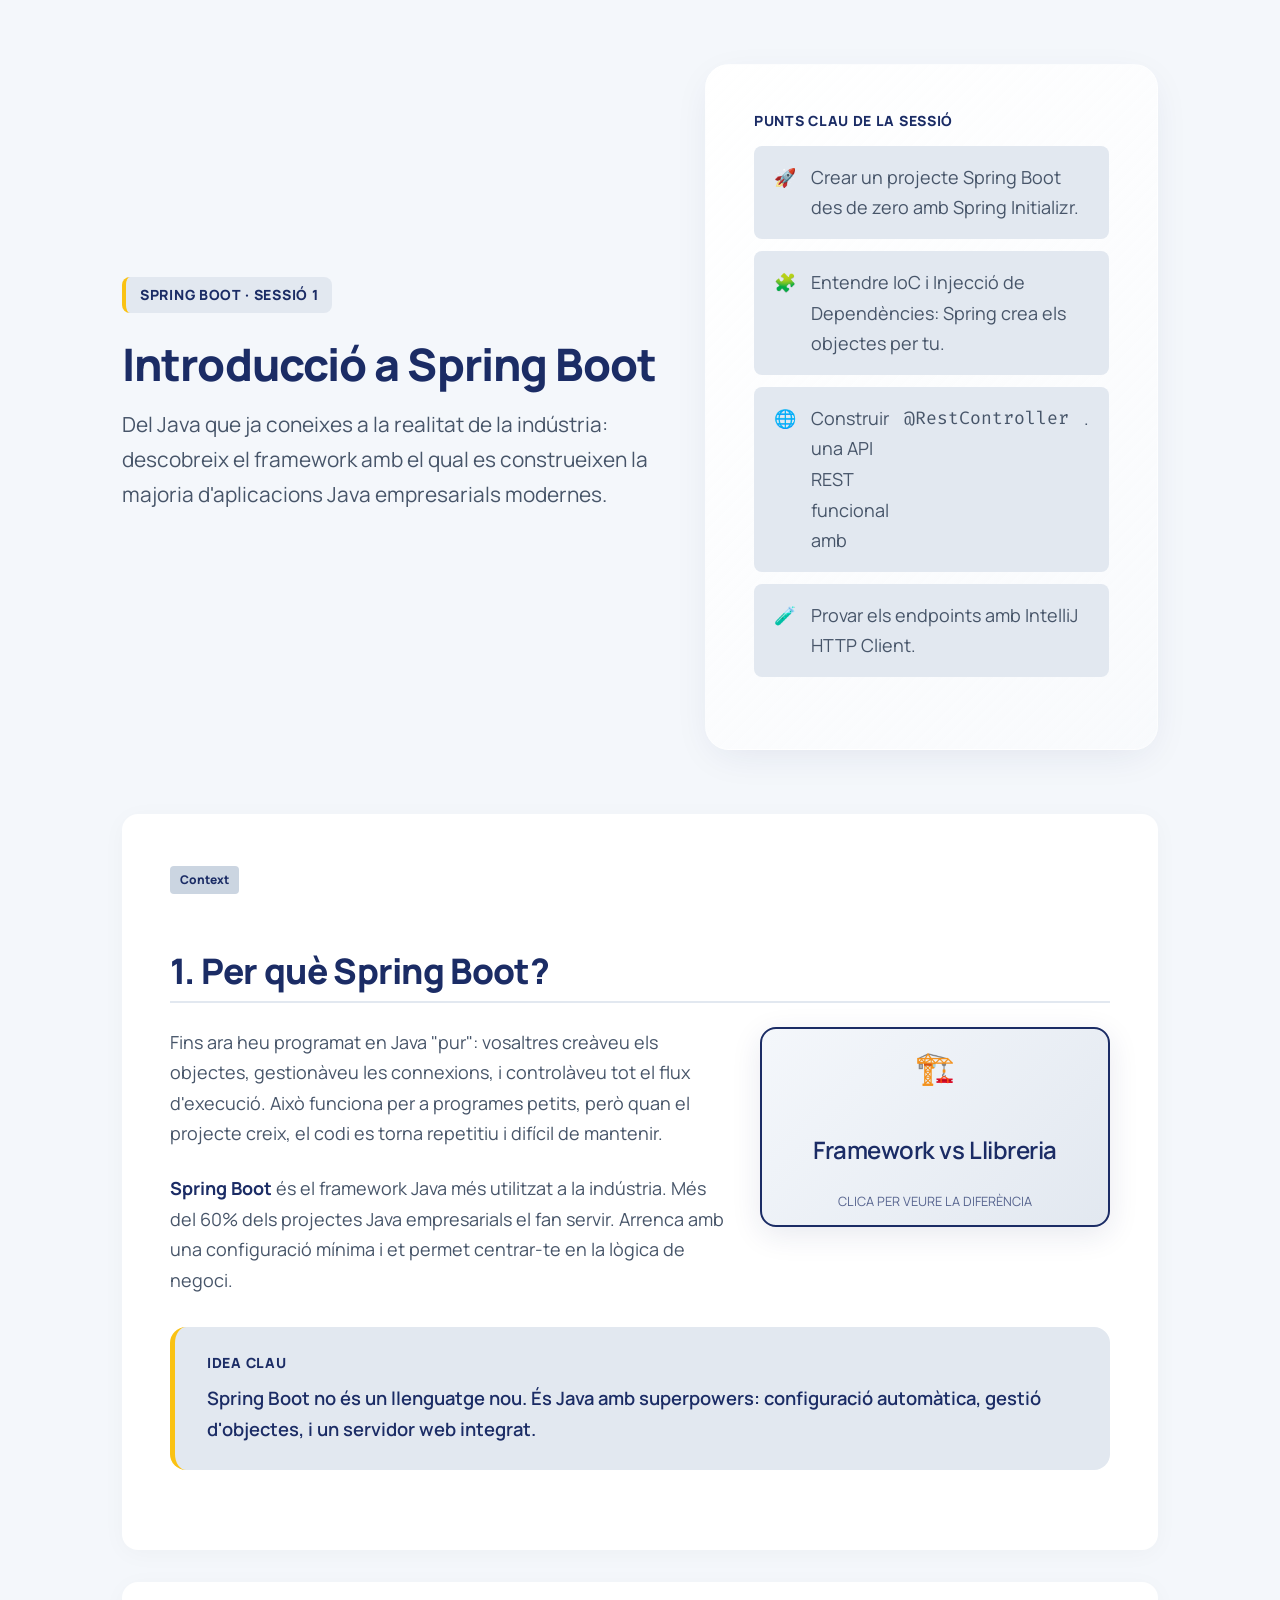
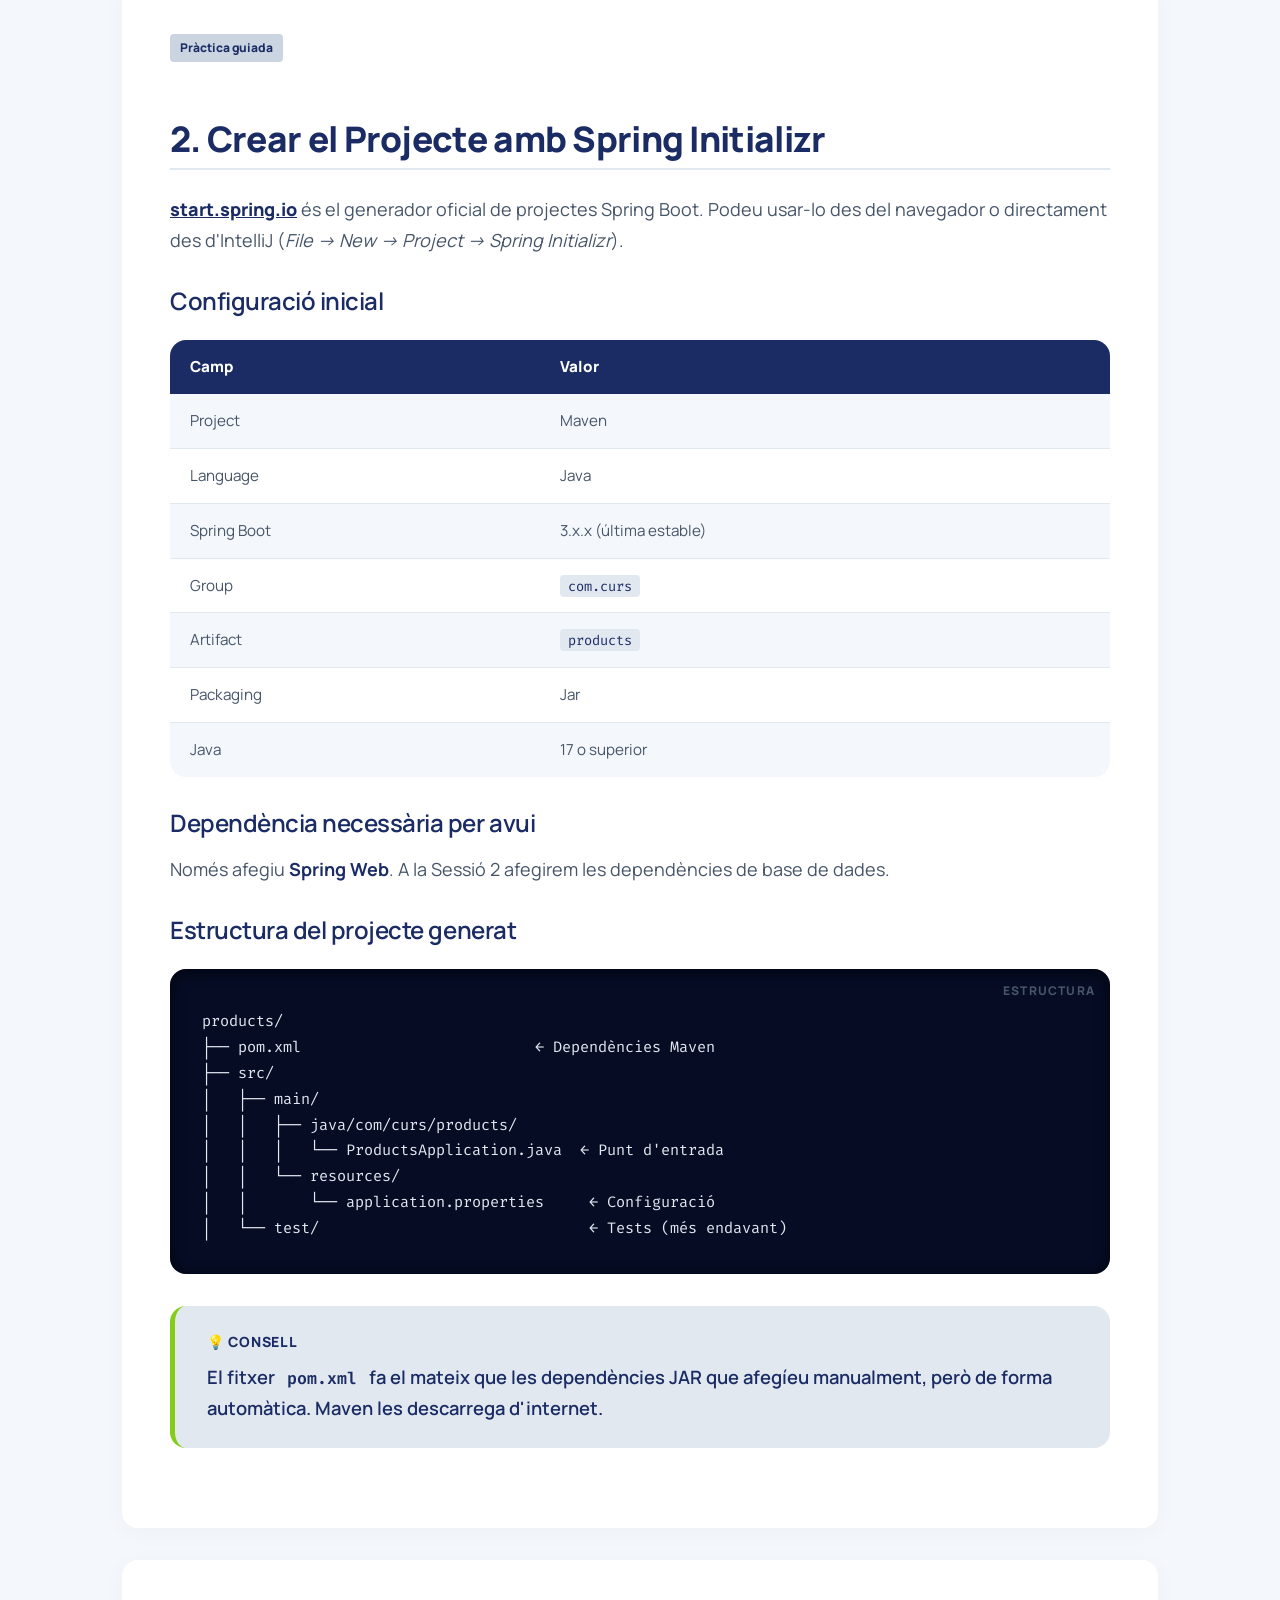
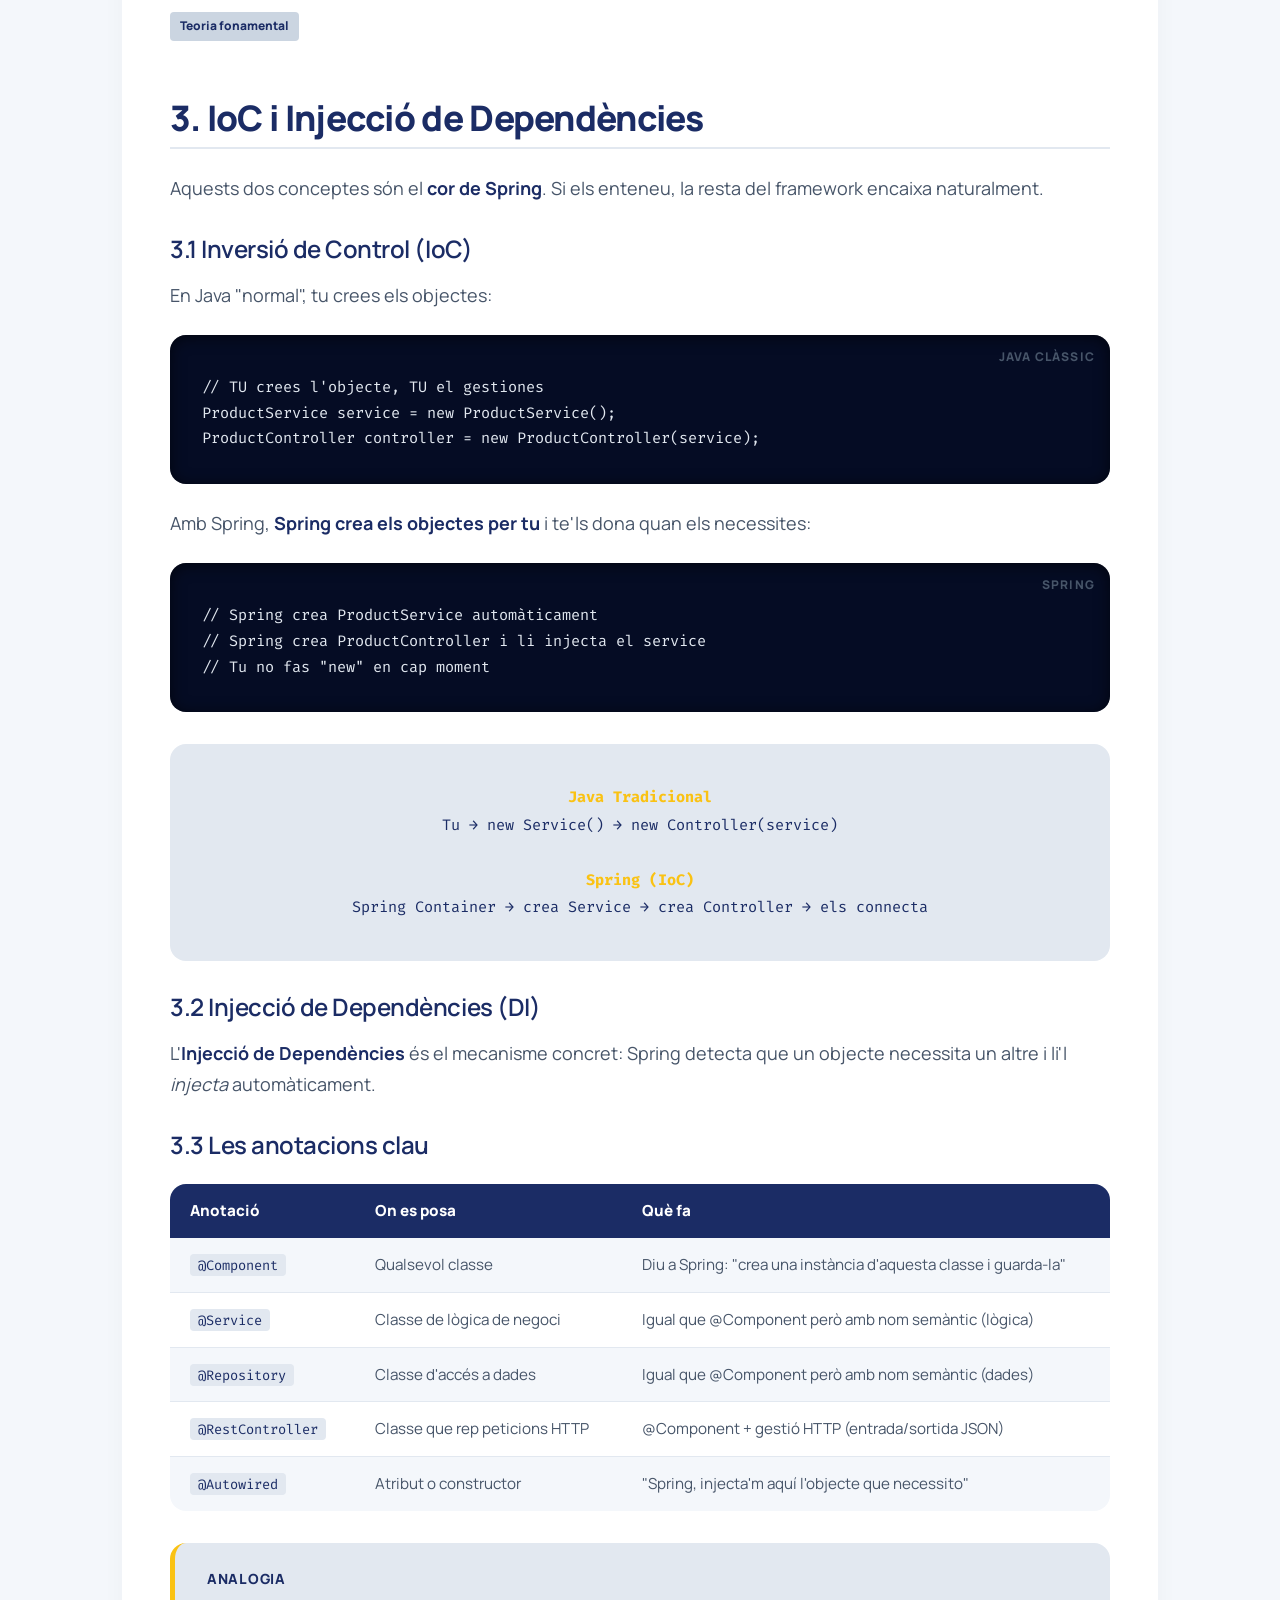
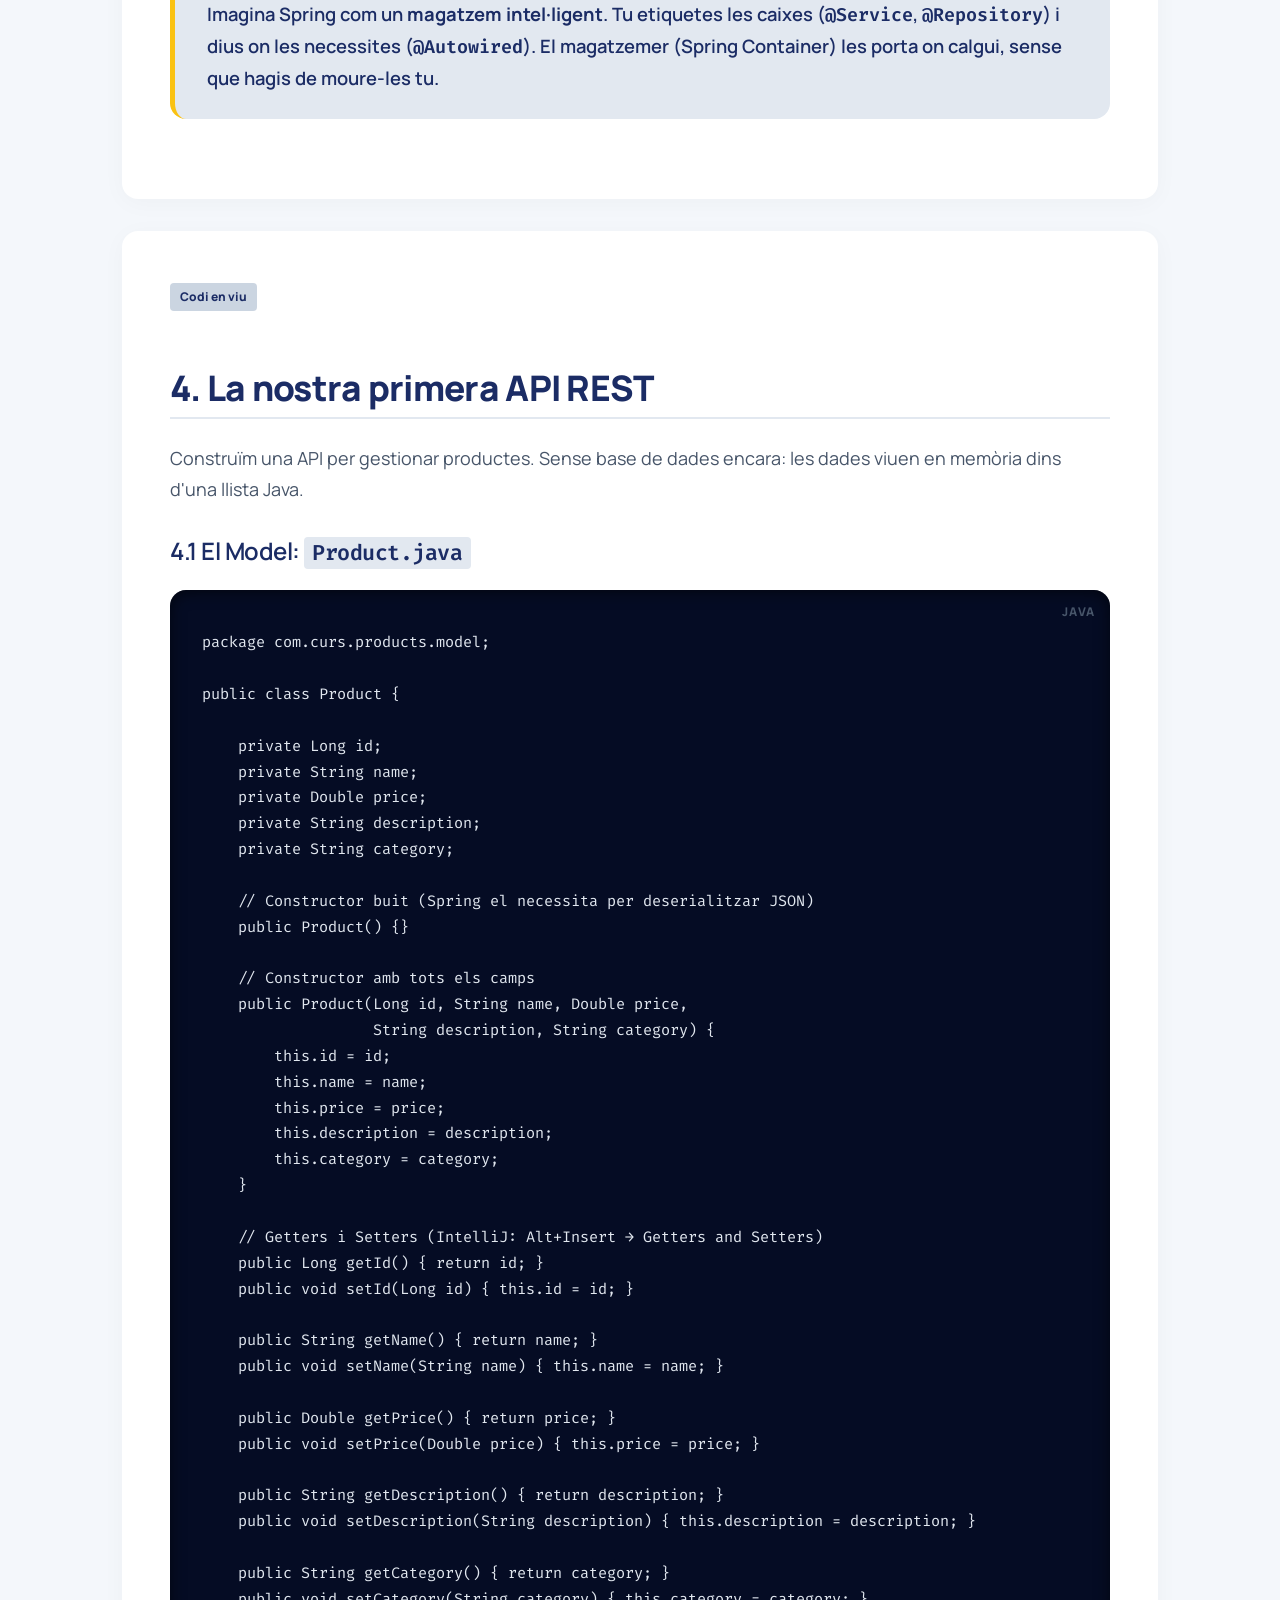
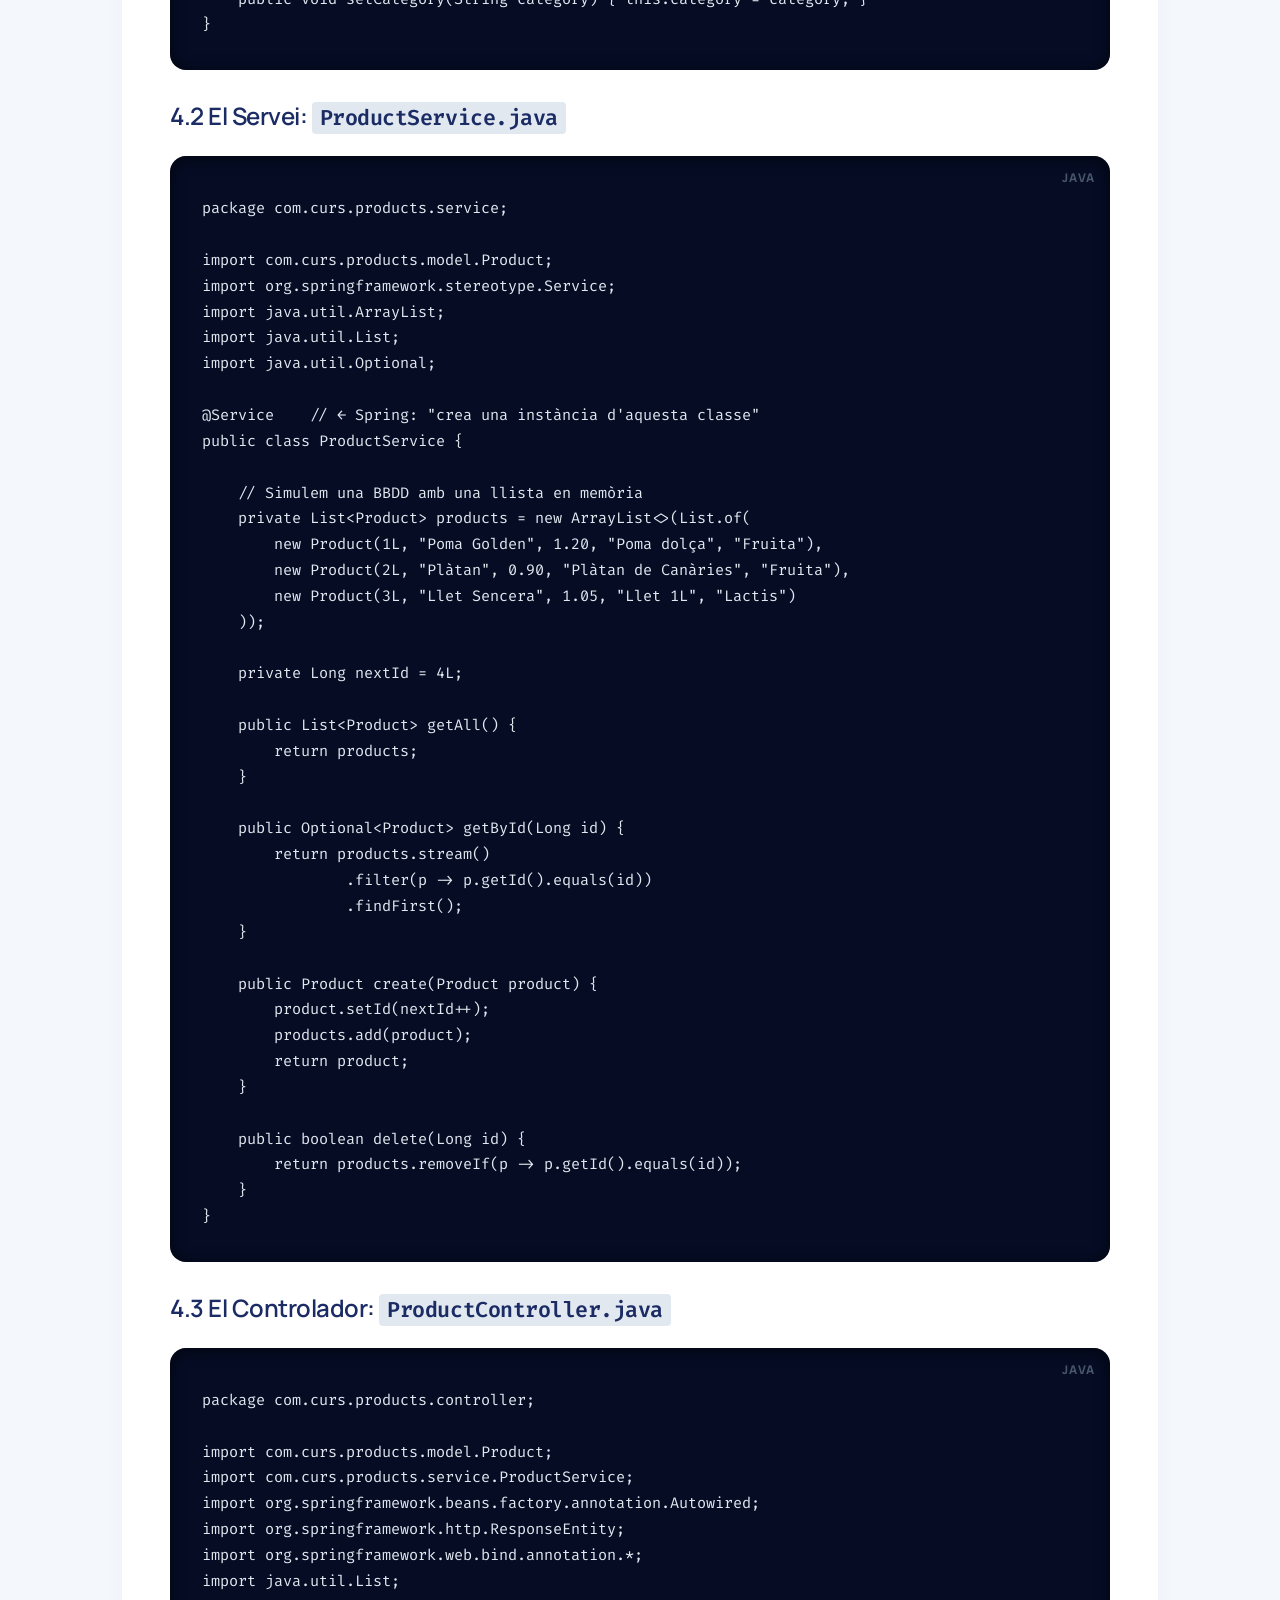
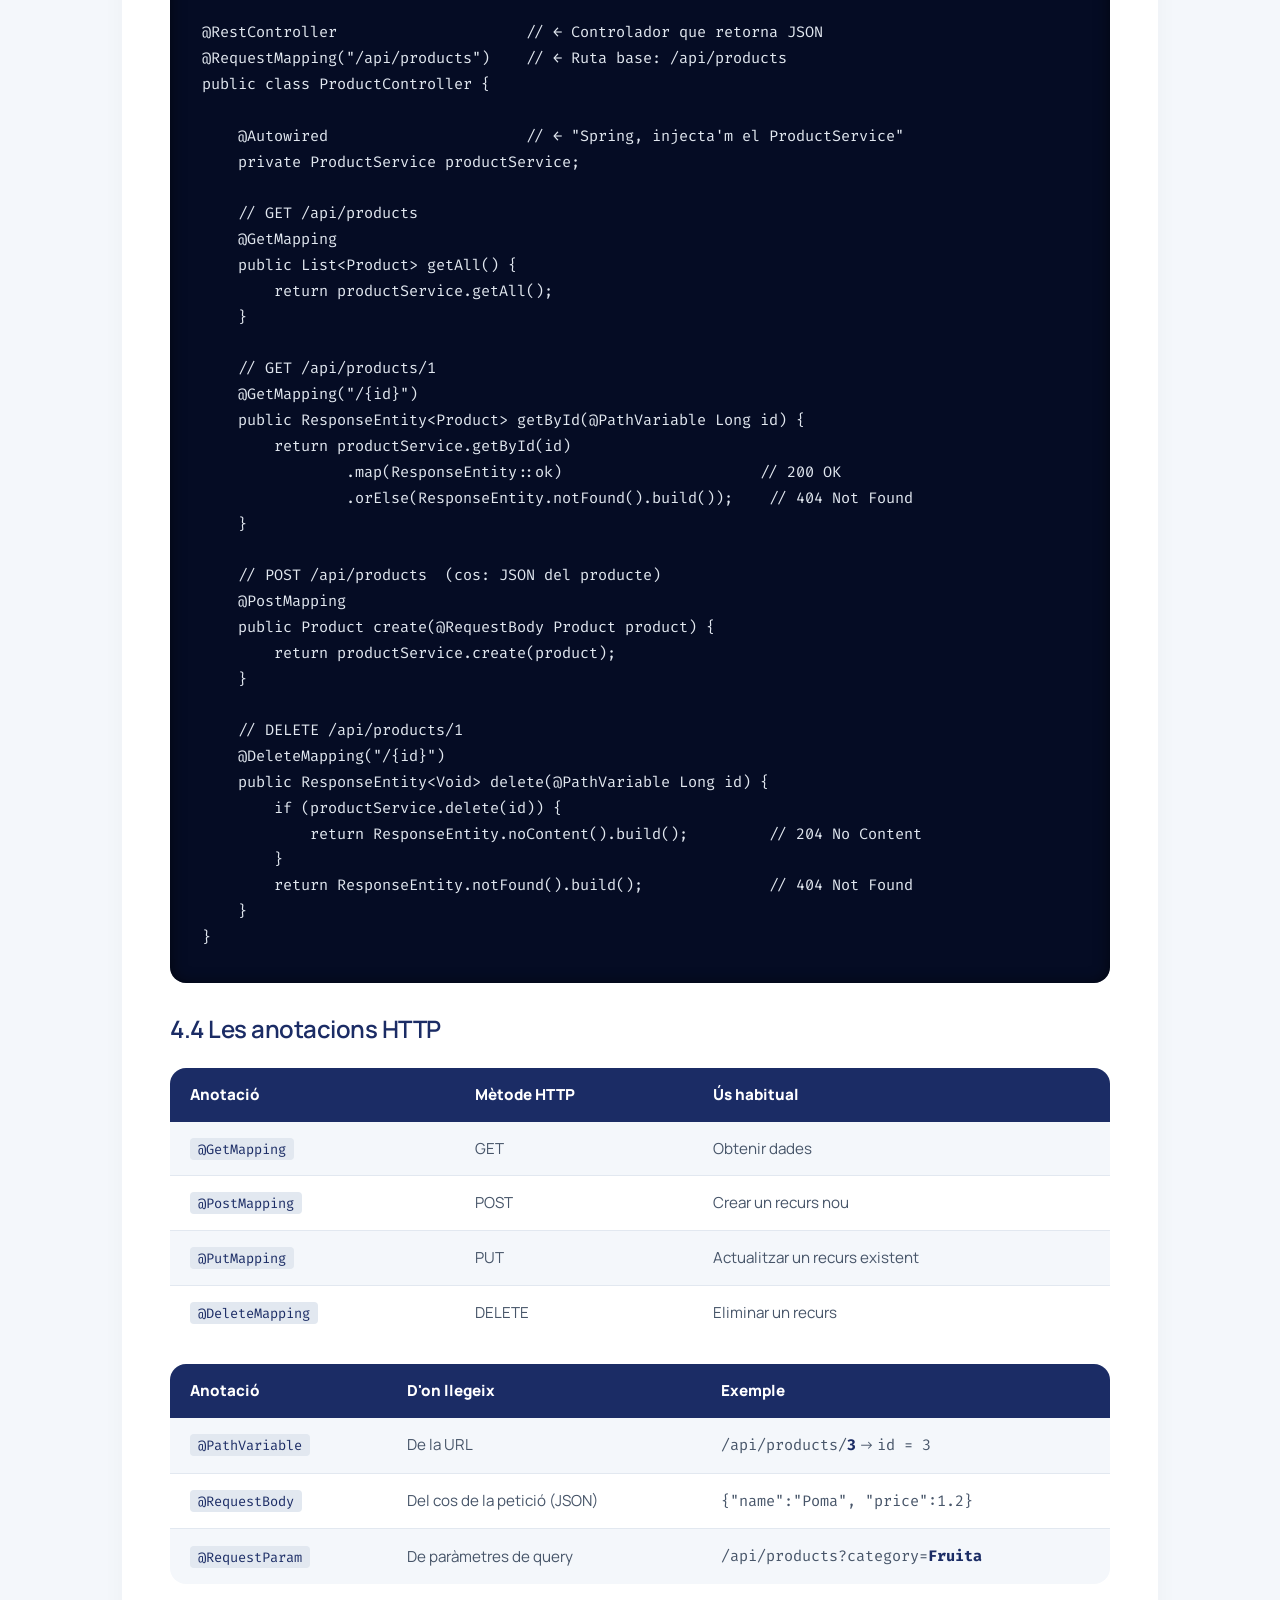
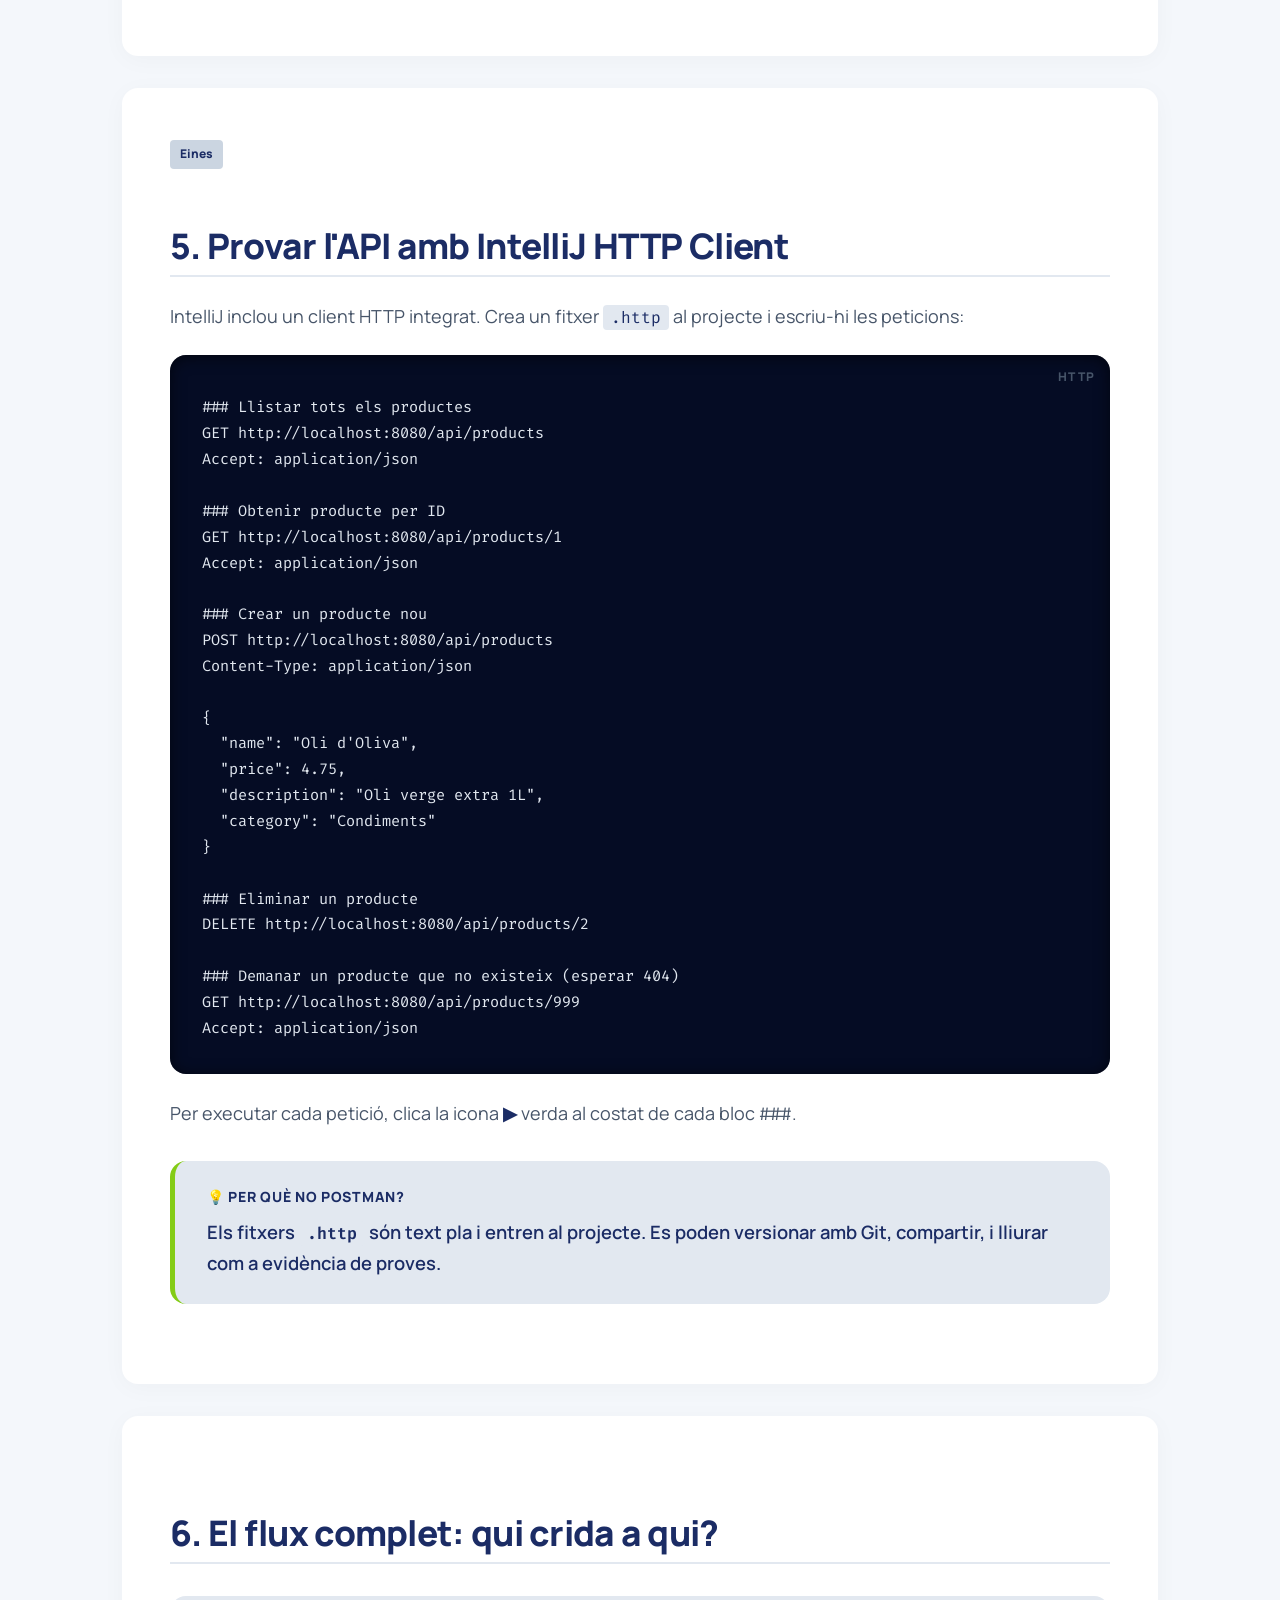
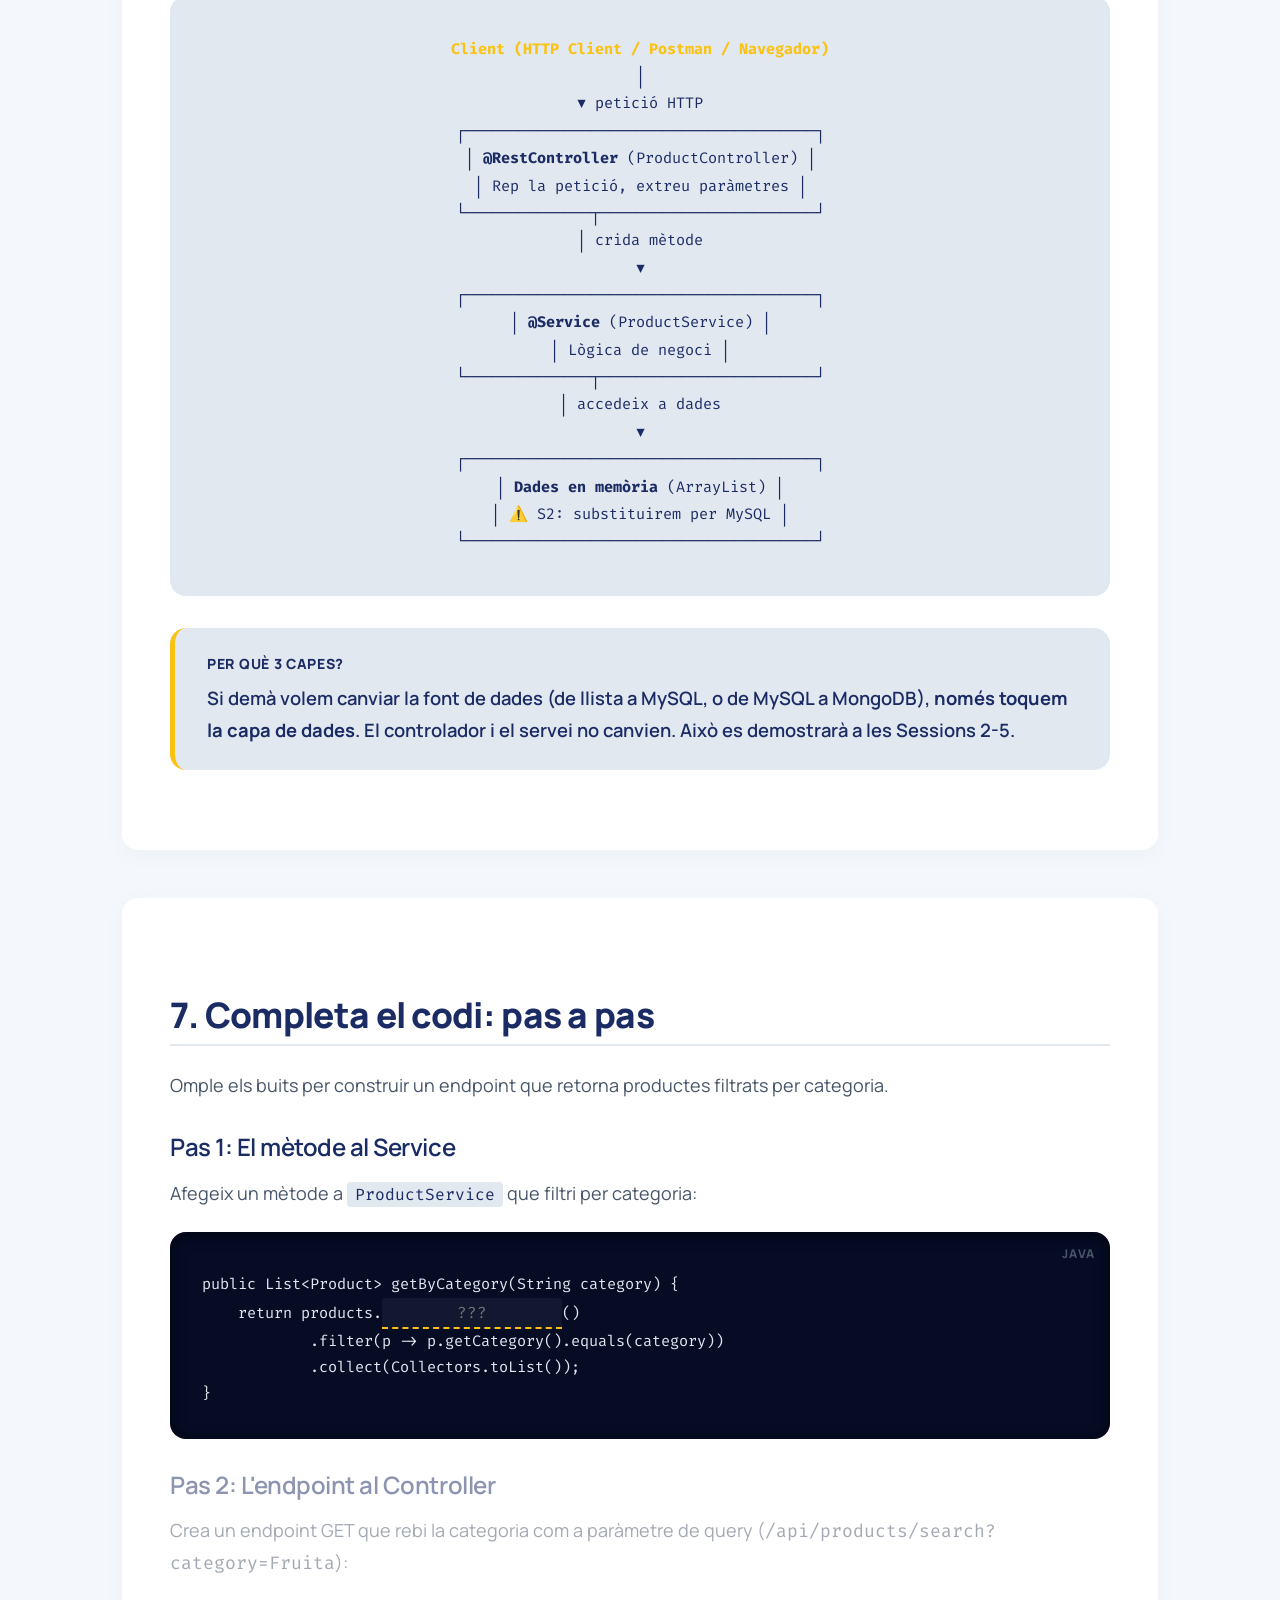
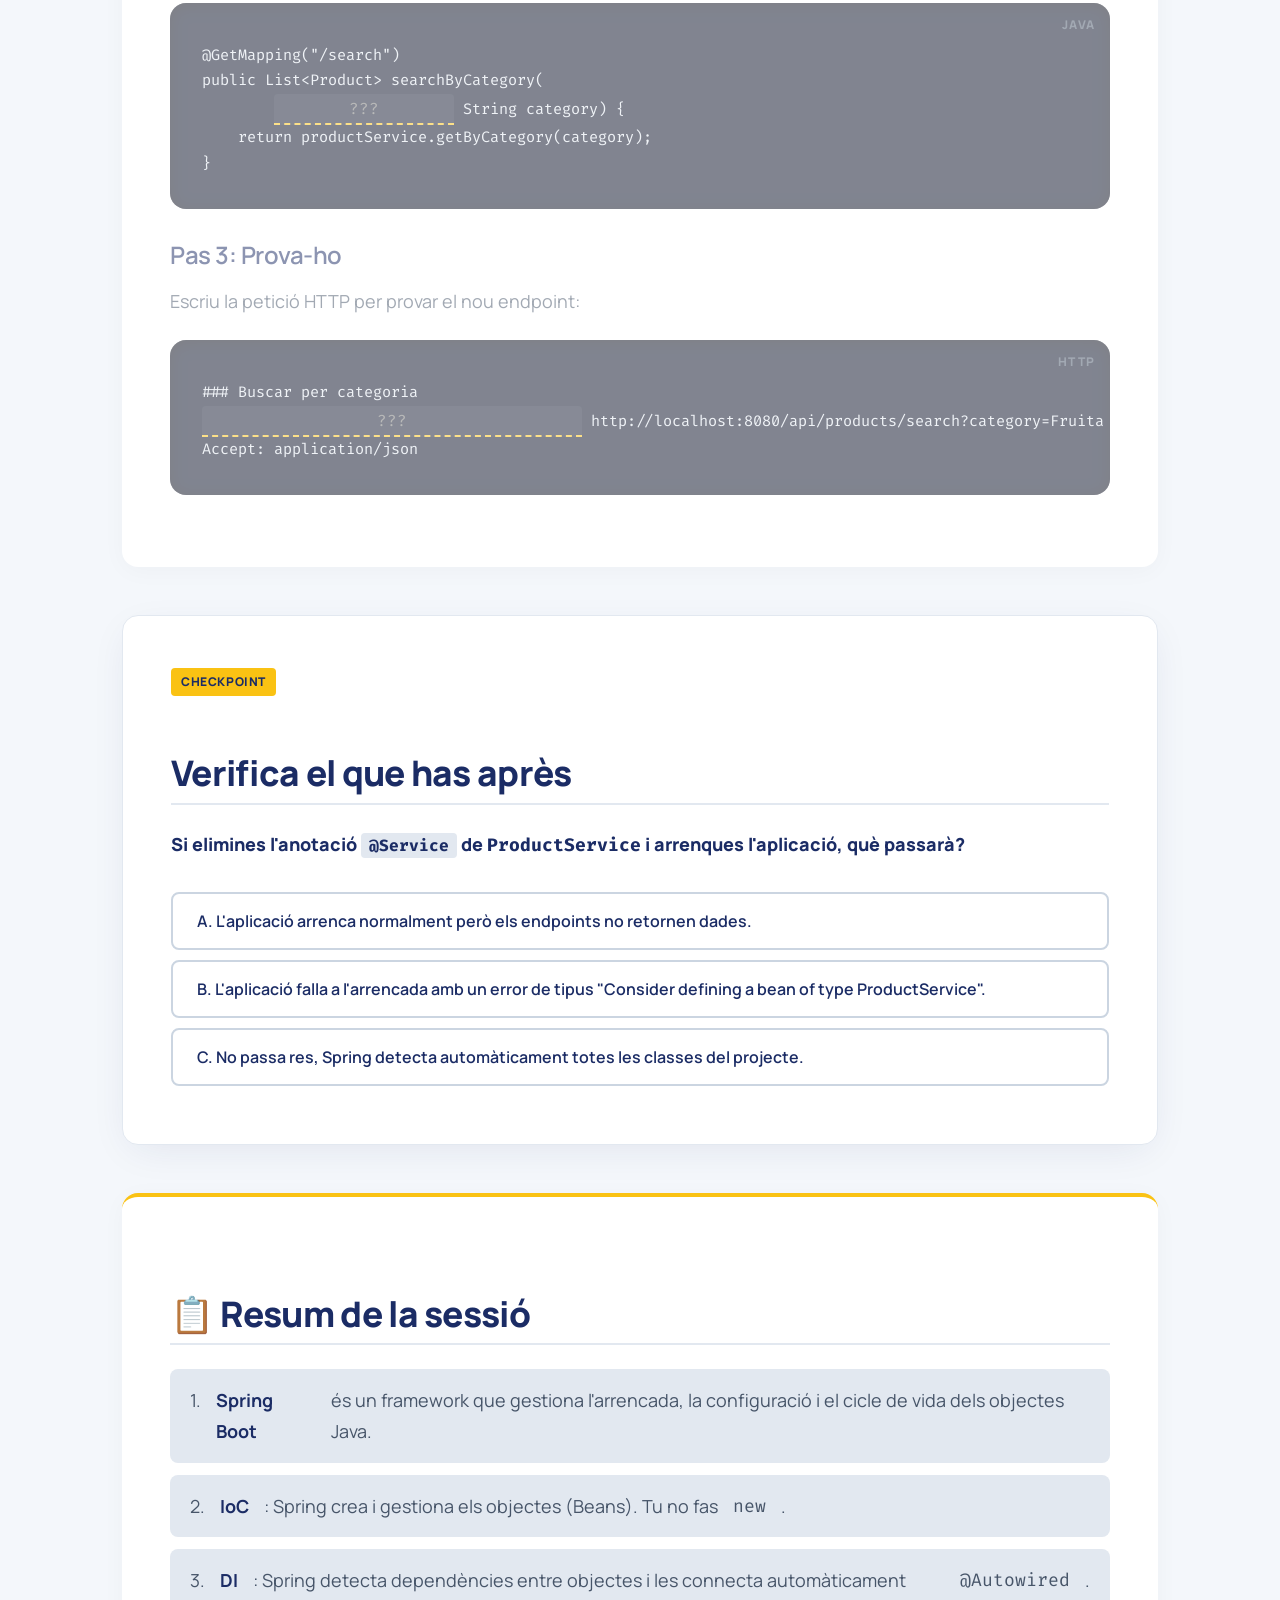
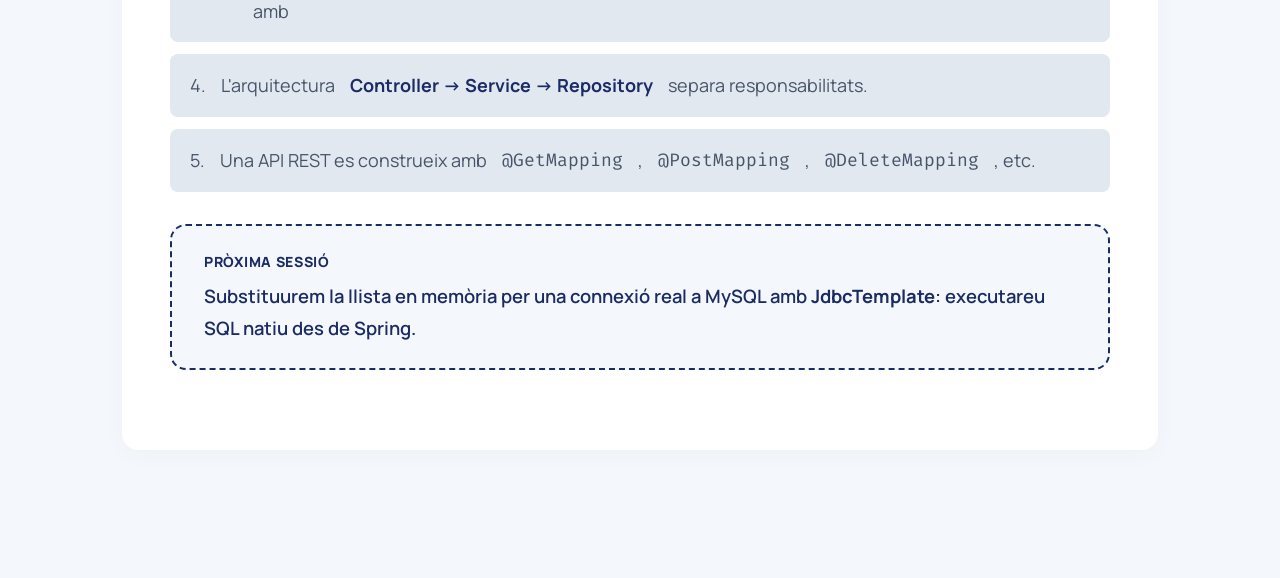
==== Sessio 1/S01_Introduccio_Spring_Boot.html @ 773da351 "initial commit" ====
<!DOCTYPE html>
<html lang="ca">
<head>
    <meta charset="UTF-8">
    <meta name="viewport" content="width=device-width, initial-scale=1.0">
    <title>Sessió 1: Introducció a Spring Boot</title>
    <link href="https://fonts.googleapis.com/css2?family=Manrope:wght@400;500;600;800&family=Fira+Code&display=swap" rel="stylesheet">
    <style>
        /* =========================================
           SISTEMA DE DISSENY: The Architectural Scholar (V2)
           Base: guiaEstils.png
           Adaptat per a curs Spring Boot + BBDD
           ========================================= */
        :root {
            --primary: #1B2C65;
            --primary-container: #2A3B7A;
            --secondary: #FAC213;
            --secondary-container: #FEF08A;
            --secondary-fixed: #84CC16;
            --tertiary: #0A1948;
            --tertiary-container: #050C24;
            --surface: #F4F7FB;
            --surface-container-lowest: #FFFFFF;
            --surface-container-low: #E2E8F0;
            --surface-container-high: #CBD5E1;
            --surface-container-highest: #94A3B8;
            --on-surface: #1B2C65;
            --on-surface-muted: #475569;
            --radius-md: 0.5rem;
            --radius-lg: 1rem;
            --radius-xl: 1.5rem;
            --danger: #ef4444;
        }
        .shadow-ambient { box-shadow: 0 10px 40px -10px rgba(27, 44, 101, 0.1); }
        * { box-sizing: border-box; margin: 0; padding: 0; border: none; }
        body {
            font-family: 'Manrope', sans-serif; background-color: var(--surface);
            color: var(--on-surface); line-height: 1.7; font-size: 1.125rem; padding-bottom: 6rem;
        }
        h1, h2, h3, h4 { color: var(--primary); letter-spacing: -0.02em; line-height: 1.2; }
        h1 { font-size: 2.8rem; font-weight: 800; margin-bottom: 1rem; }
        h2 { font-size: 2.2rem; font-weight: 800; margin: 3rem 0 1.5rem 0; border-bottom: 2px solid var(--surface-container-low); padding-bottom: 0.5rem; }
        h3 { font-size: 1.5rem; font-weight: 600; margin: 2rem 0 1rem 0; }
        p { margin-bottom: 1.5rem; color: var(--on-surface-muted); }
        ul, ol { margin-bottom: 1.5rem; padding-left: 2rem; color: var(--on-surface-muted); }
        li { margin-bottom: 0.75rem; }
        strong { color: var(--on-surface); }
        .label { font-size: 0.875rem; text-transform: uppercase; letter-spacing: 0.05em; font-weight: 800; }
        .container { max-width: 1100px; margin: 0 auto; padding: 0 2rem; }

        /* Hero */
        .hero-section {
            display: flex; flex-wrap: wrap; align-items: center;
            justify-content: space-between; min-height: 50vh;
            margin: 4rem 0; gap: 3rem; position: relative;
        }
        .hero-text { flex: 1 1 500px; z-index: 10; }
        .hero-text .badge {
            display: inline-block; background: var(--surface-container-low);
            padding: 6px 14px; border-radius: var(--radius-md);
            margin-bottom: 1.5rem; color: var(--primary);
            border-left: 4px solid var(--secondary);
        }
        .hero-glass-card {
            flex: 1 1 400px; background: rgba(255, 255, 255, 0.8);
            backdrop-filter: blur(20px); -webkit-backdrop-filter: blur(20px);
            padding: 3rem; border-radius: var(--radius-xl); z-index: 5;
            background-image: linear-gradient(135deg, rgba(255,255,255,0.95) 0%, rgba(244,247,251,0.6) 100%);
            border: 1px solid rgba(255,255,255,0.4);
        }
        .hero-glass-card h3 { margin-top: 0; color: var(--primary); font-weight: 800; }

        /* Content Blocks */
        .content-block {
            background: var(--surface-container-lowest); border-radius: var(--radius-lg);
            padding: 3rem; margin-bottom: 2rem; box-shadow: 0 4px 24px rgba(0,0,0,0.03); position: relative;
        }
        .callout {
            background-color: var(--surface-container-low); padding: 1.5rem 2rem;
            border-radius: var(--radius-lg); margin: 2rem 0; color: var(--primary);
            font-weight: 600; font-size: 1.15rem; border-left: 5px solid var(--secondary);
        }
        .callout.tip { border-left-color: var(--secondary-fixed); }
        .callout.warning { border-left-color: var(--danger); }
        .tag {
            background: var(--surface-container-high); padding: 4px 10px;
            border-radius: 4px; font-size: 0.75rem; color: var(--primary);
            display: inline-block; margin-bottom: 8px; font-weight: 800;
        }

        /* Scholarly Lists */
        .scholarly-list { list-style: none; padding-left: 0; }
        .scholarly-list li {
            padding: 16px 20px; margin-bottom: 12px;
            background-color: var(--surface-container-low);
            border-radius: var(--radius-md); transition: background-color 0.2s;
            display: flex; gap: 15px; align-items: start;
        }
        .scholarly-list li:hover { background-color: var(--surface); }

        /* Code Blocks (The Void) */
        pre {
            background-color: var(--tertiary-container); color: #E2E8F0;
            padding: 2.5rem 2rem 2rem 2rem; border-radius: var(--radius-lg);
            font-family: 'Fira Code', monospace; font-size: 0.95rem;
            overflow-x: auto; margin: 1.5rem 0; position: relative;
            box-shadow: inset 0 2px 15px rgba(0,0,0,0.6);
        }
        pre::before {
            content: attr(data-lang); position: absolute; top: 12px; right: 15px;
            font-family: 'Manrope', sans-serif; font-weight: 800;
            font-size: 0.75rem; letter-spacing: 0.1em; color: var(--on-surface-muted);
        }
        code { font-family: 'Fira Code', monospace; }
        .inline-code {
            background: var(--surface-container-low); padding: 2px 8px;
            border-radius: 4px; font-family: 'Fira Code', monospace; font-size: 0.9em;
            color: var(--primary);
        }

        /* Checkpoints / Quiz */
        .checkpoint-card {
            background: var(--surface-container-lowest); padding: 3rem;
            border-radius: var(--radius-lg); position: relative;
            margin-top: 3rem; border: 1px solid var(--surface-container-low);
        }
        .quiz-option {
            background: var(--surface-container-lowest); padding: 1rem 1.5rem;
            border-radius: var(--radius-md); cursor: pointer;
            font-weight: 600; font-size: 1rem; font-family: 'Manrope', sans-serif;
            color: var(--primary); text-align: left; transition: all 0.2s;
            border: 2px solid var(--surface-container-high);
            width: 100%; margin-bottom: 10px; display: block;
        }
        .quiz-option:hover { border-color: var(--primary); background: var(--surface); }
        .quiz-option.correct { border-color: var(--secondary-fixed); background: rgba(132, 204, 22, 0.1); color: var(--secondary-fixed); }
        .quiz-option.wrong { border-color: var(--danger); background: rgba(239, 68, 68, 0.1); color: var(--danger); text-decoration: line-through; }
        .feedback-area {
            margin-top: 1.5rem; padding: 1.5rem; border-radius: var(--radius-md);
            display: none; font-weight: 600; font-size: 1.1rem;
        }

        /* Fill-in-the-blank inputs */
        .code-input-inline {
            background: rgba(255,255,255,0.05); border: none;
            border-bottom: 2px dashed var(--secondary);
            color: var(--secondary); font-family: 'Fira Code', monospace;
            font-size: 1rem; width: 180px; text-align: center;
            outline: none; padding: 4px; border-radius: 4px 4px 0 0;
            transition: all 0.2s;
        }
        .code-input-inline:focus { background: rgba(255,255,255,0.1); border-bottom-color: var(--surface-container-lowest); }
        .code-input-inline.success {
            color: var(--secondary-fixed); border-bottom: 2px solid var(--secondary-fixed);
            background: rgba(132, 204, 22, 0.1); pointer-events: none;
        }

        /* Step blocks */
        .code-step-block { opacity: 0.5; pointer-events: none; transition: opacity 0.4s; position: relative; }
        .code-step-block.active { opacity: 1; pointer-events: auto; }
        .code-step-block.completed::after {
            content: "✓ COMPLETAT"; position: absolute; top: -10px; right: 0;
            background: var(--secondary-fixed); color: white; padding: 2px 8px;
            border-radius: 4px; font-weight: 800; font-size: 0.8rem;
        }

        /* Comparison Table */
        .comparison-table {
            width: 100%; border-collapse: separate; border-spacing: 0;
            margin: 1.5rem 0; border-radius: var(--radius-lg); overflow: hidden;
        }
        .comparison-table th {
            background: var(--primary); color: white; padding: 14px 20px;
            text-align: left; font-weight: 800; font-size: 0.95rem;
        }
        .comparison-table td {
            padding: 14px 20px; border-bottom: 1px solid var(--surface-container-low);
            color: var(--on-surface-muted); font-size: 0.95rem;
        }
        .comparison-table tr:nth-child(even) td { background: var(--surface); }
        .comparison-table tr:last-child td { border-bottom: none; }

        /* Diagram blocks */
        .diagram-block {
            background: var(--surface-container-low); border-radius: var(--radius-lg);
            padding: 2.5rem; margin: 2rem 0; text-align: center;
            font-family: 'Fira Code', monospace; font-size: 0.95rem;
            line-height: 1.8; color: var(--primary);
        }

        /* Flashcard */
        .flashcard-wrapper {
            perspective: 1200px; width: 100%; max-width: 350px;
            height: 200px; cursor: pointer; float: right; margin: 0 0 1rem 2rem;
        }
        @media (max-width: 768px) { .flashcard-wrapper { float: none; margin: 1rem auto; display: block; } }
        .flashcard-inner {
            width: 100%; height: 100%; position: relative;
            transition: transform 0.6s cubic-bezier(0.4, 0, 0.2, 1);
            transform-style: preserve-3d;
        }
        .flashcard-wrapper.flipped .flashcard-inner { transform: rotateY(180deg); }
        .fc-face {
            position: absolute; width: 100%; height: 100%; backface-visibility: hidden;
            display: flex; flex-direction: column; align-items: center; justify-content: center;
            padding: 2rem; border-radius: var(--radius-lg); text-align: center;
            box-shadow: 0 8px 30px rgba(27,44,101,0.1);
        }
        .fc-front { background: linear-gradient(135deg, var(--surface) 0%, var(--surface-container-low) 100%); color: var(--primary); border: 2px solid var(--primary); }
        .fc-back { background: var(--primary); color: #fff; transform: rotateY(180deg); border: 2px solid var(--secondary); }
        .fc-icon { font-size: 2rem; margin-bottom: 10px; }
    </style>
</head>
<body>

    <div class="container">

        <!-- HERO SECTION -->
        <header class="hero-section">
            <div class="hero-text">
                <span class="label badge">Spring Boot · Sessió 1</span>
                <h1>Introducció a Spring Boot</h1>
                <p style="font-size:1.3rem;">Del Java que ja coneixes a la realitat de la indústria: descobreix el framework amb el qual es construeixen la majoria d'aplicacions Java empresarials modernes.</p>
            </div>

            <div class="hero-glass-card shadow-ambient">
                <h3 class="label">Punts Clau de la Sessió</h3>
                <ul class="scholarly-list">
                    <li><span>🚀</span> Crear un projecte Spring Boot des de zero amb Spring Initializr.</li>
                    <li><span>🧩</span> Entendre IoC i Injecció de Dependències: Spring crea els objectes per tu.</li>
                    <li><span>🌐</span> Construir una API REST funcional amb <code>@RestController</code>.</li>
                    <li><span>🧪</span> Provar els endpoints amb IntelliJ HTTP Client.</li>
                </ul>
            </div>
        </header>


        <!-- BLOC 1: QUÈ ÉS SPRING BOOT -->
        <section class="content-block">
            <span class="tag">Context</span>
            <h2>1. Per què Spring Boot?</h2>

            <div class="flashcard-wrapper" onclick="this.classList.toggle('flipped')">
                <div class="flashcard-inner">
                    <div class="fc-face fc-front">
                        <div class="fc-icon">🏗️</div>
                        <h3>Framework vs Llibreria</h3>
                        <span style="font-size:0.8rem; opacity:0.7; margin-top:10px; text-transform:uppercase;">Clica per veure la diferència</span>
                    </div>
                    <div class="fc-face fc-back">
                        <p><strong>Llibreria:</strong> Tu crides el codi (ex: <code>Math.random()</code>).<br><br><strong>Framework:</strong> El framework crida el teu codi. Tu defineixes <em>què</em> fa, Spring decideix <em>quan</em> i <em>com</em> s'executa.</p>
                    </div>
                </div>
            </div>

            <p>Fins ara heu programat en Java "pur": vosaltres creàveu els objectes, gestionàveu les connexions, i controlàveu tot el flux d'execució. Això funciona per a programes petits, però quan el projecte creix, el codi es torna repetitiu i difícil de mantenir.</p>

            <p><strong>Spring Boot</strong> és el framework Java més utilitzat a la indústria. Més del 60% dels projectes Java empresarials el fan servir. Arrenca amb una configuració mínima i et permet centrar-te en la lògica de negoci.</p>

            <div class="callout">
                <span class="label" style="display:block; margin-bottom: 8px;">Idea clau</span>
                Spring Boot no és un llenguatge nou. És Java amb superpowers: configuració automàtica, gestió d'objectes, i un servidor web integrat.
            </div>
        </section>


        <!-- BLOC 2: CREAR EL PROJECTE -->
        <section class="content-block">
            <span class="tag">Pràctica guiada</span>
            <h2>2. Crear el Projecte amb Spring Initializr</h2>

            <p><a href="https://start.spring.io" target="_blank" style="color:var(--primary); font-weight:800;">start.spring.io</a> és el generador oficial de projectes Spring Boot. Podeu usar-lo des del navegador o directament des d'IntelliJ (<em>File → New → Project → Spring Initializr</em>).</p>

            <h3>Configuració inicial</h3>
            <table class="comparison-table">
                <tr><th>Camp</th><th>Valor</th></tr>
                <tr><td>Project</td><td>Maven</td></tr>
                <tr><td>Language</td><td>Java</td></tr>
                <tr><td>Spring Boot</td><td>3.x.x (última estable)</td></tr>
                <tr><td>Group</td><td><span class="inline-code">com.curs</span></td></tr>
                <tr><td>Artifact</td><td><span class="inline-code">products</span></td></tr>
                <tr><td>Packaging</td><td>Jar</td></tr>
                <tr><td>Java</td><td>17 o superior</td></tr>
            </table>

            <h3>Dependència necessària per avui</h3>
            <p>Només afegiu <strong>Spring Web</strong>. A la Sessió 2 afegirem les dependències de base de dades.</p>

            <h3>Estructura del projecte generat</h3>
            <pre data-lang="ESTRUCTURA"><code>products/
├── pom.xml                          ← Dependències Maven
├── src/
│   ├── main/
│   │   ├── java/com/curs/products/
│   │   │   └── ProductsApplication.java  ← Punt d'entrada
│   │   └── resources/
│   │       └── application.properties     ← Configuració
│   └── test/                              ← Tests (més endavant)
</code></pre>

            <div class="callout tip">
                <span class="label" style="display:block; margin-bottom: 8px;">💡 Consell</span>
                El fitxer <span class="inline-code">pom.xml</span> fa el mateix que les dependències JAR que afegíeu manualment, però de forma automàtica. Maven les descarrega d'internet.
            </div>
        </section>


        <!-- BLOC 3: IoC i DI -->
        <section class="content-block">
            <span class="tag">Teoria fonamental</span>
            <h2>3. IoC i Injecció de Dependències</h2>

            <p>Aquests dos conceptes són el <strong>cor de Spring</strong>. Si els enteneu, la resta del framework encaixa naturalment.</p>

            <h3>3.1 Inversió de Control (IoC)</h3>
            <p>En Java "normal", tu crees els objectes:</p>
            <pre data-lang="JAVA CLÀSSIC"><code>// TU crees l'objecte, TU el gestiones
ProductService service = new ProductService();
ProductController controller = new ProductController(service);</code></pre>

            <p>Amb Spring, <strong>Spring crea els objectes per tu</strong> i te'ls dona quan els necessites:</p>
            <pre data-lang="SPRING"><code>// Spring crea ProductService automàticament
// Spring crea ProductController i li injecta el service
// Tu no fas "new" en cap moment</code></pre>

            <div class="diagram-block">
                <strong style="color:var(--secondary);">Java Tradicional</strong><br>
                Tu → new Service() → new Controller(service)<br><br>
                <strong style="color:var(--secondary);">Spring (IoC)</strong><br>
                Spring Container → crea Service → crea Controller → els connecta
            </div>

            <h3>3.2 Injecció de Dependències (DI)</h3>
            <p>L'<strong>Injecció de Dependències</strong> és el mecanisme concret: Spring detecta que un objecte necessita un altre i li'l <em>injecta</em> automàticament.</p>

            <h3>3.3 Les anotacions clau</h3>
            <table class="comparison-table">
                <tr><th>Anotació</th><th>On es posa</th><th>Què fa</th></tr>
                <tr>
                    <td><span class="inline-code">@Component</span></td>
                    <td>Qualsevol classe</td>
                    <td>Diu a Spring: "crea una instància d'aquesta classe i guarda-la"</td>
                </tr>
                <tr>
                    <td><span class="inline-code">@Service</span></td>
                    <td>Classe de lògica de negoci</td>
                    <td>Igual que @Component però amb nom semàntic (lògica)</td>
                </tr>
                <tr>
                    <td><span class="inline-code">@Repository</span></td>
                    <td>Classe d'accés a dades</td>
                    <td>Igual que @Component però amb nom semàntic (dades)</td>
                </tr>
                <tr>
                    <td><span class="inline-code">@RestController</span></td>
                    <td>Classe que rep peticions HTTP</td>
                    <td>@Component + gestió HTTP (entrada/sortida JSON)</td>
                </tr>
                <tr>
                    <td><span class="inline-code">@Autowired</span></td>
                    <td>Atribut o constructor</td>
                    <td>"Spring, injecta'm aquí l'objecte que necessito"</td>
                </tr>
            </table>

            <div class="callout">
                <span class="label" style="display:block; margin-bottom: 8px;">Analogia</span>
                Imagina Spring com un <strong>magatzem intel·ligent</strong>. Tu etiquetes les caixes (<code>@Service</code>, <code>@Repository</code>) i dius on les necessites (<code>@Autowired</code>). El magatzemer (Spring Container) les porta on calgui, sense que hagis de moure-les tu.
            </div>
        </section>


        <!-- BLOC 4: PRIMER ENDPOINT REST -->
        <section class="content-block">
            <span class="tag">Codi en viu</span>
            <h2>4. La nostra primera API REST</h2>

            <p>Construïm una API per gestionar productes. Sense base de dades encara: les dades viuen en memòria dins d'una llista Java.</p>

            <h3>4.1 El Model: <span class="inline-code">Product.java</span></h3>
            <pre data-lang="JAVA"><code>package com.curs.products.model;

public class Product {

    private Long id;
    private String name;
    private Double price;
    private String description;
    private String category;

    // Constructor buit (Spring el necessita per deserialitzar JSON)
    public Product() {}

    // Constructor amb tots els camps
    public Product(Long id, String name, Double price,
                   String description, String category) {
        this.id = id;
        this.name = name;
        this.price = price;
        this.description = description;
        this.category = category;
    }

    // Getters i Setters (IntelliJ: Alt+Insert → Getters and Setters)
    public Long getId() { return id; }
    public void setId(Long id) { this.id = id; }

    public String getName() { return name; }
    public void setName(String name) { this.name = name; }

    public Double getPrice() { return price; }
    public void setPrice(Double price) { this.price = price; }

    public String getDescription() { return description; }
    public void setDescription(String description) { this.description = description; }

    public String getCategory() { return category; }
    public void setCategory(String category) { this.category = category; }
}</code></pre>

            <h3>4.2 El Servei: <span class="inline-code">ProductService.java</span></h3>
            <pre data-lang="JAVA"><code>package com.curs.products.service;

import com.curs.products.model.Product;
import org.springframework.stereotype.Service;
import java.util.ArrayList;
import java.util.List;
import java.util.Optional;

@Service    // ← Spring: "crea una instància d'aquesta classe"
public class ProductService {

    // Simulem una BBDD amb una llista en memòria
    private List&lt;Product&gt; products = new ArrayList&lt;&gt;(List.of(
        new Product(1L, "Poma Golden", 1.20, "Poma dolça", "Fruita"),
        new Product(2L, "Plàtan", 0.90, "Plàtan de Canàries", "Fruita"),
        new Product(3L, "Llet Sencera", 1.05, "Llet 1L", "Lactis")
    ));

    private Long nextId = 4L;

    public List&lt;Product&gt; getAll() {
        return products;
    }

    public Optional&lt;Product&gt; getById(Long id) {
        return products.stream()
                .filter(p -> p.getId().equals(id))
                .findFirst();
    }

    public Product create(Product product) {
        product.setId(nextId++);
        products.add(product);
        return product;
    }

    public boolean delete(Long id) {
        return products.removeIf(p -> p.getId().equals(id));
    }
}</code></pre>

            <h3>4.3 El Controlador: <span class="inline-code">ProductController.java</span></h3>
            <pre data-lang="JAVA"><code>package com.curs.products.controller;

import com.curs.products.model.Product;
import com.curs.products.service.ProductService;
import org.springframework.beans.factory.annotation.Autowired;
import org.springframework.http.ResponseEntity;
import org.springframework.web.bind.annotation.*;
import java.util.List;

@RestController                     // ← Controlador que retorna JSON
@RequestMapping("/api/products")    // ← Ruta base: /api/products
public class ProductController {

    @Autowired                      // ← "Spring, injecta'm el ProductService"
    private ProductService productService;

    // GET /api/products
    @GetMapping
    public List&lt;Product&gt; getAll() {
        return productService.getAll();
    }

    // GET /api/products/1
    @GetMapping("/{id}")
    public ResponseEntity&lt;Product&gt; getById(@PathVariable Long id) {
        return productService.getById(id)
                .map(ResponseEntity::ok)                      // 200 OK
                .orElse(ResponseEntity.notFound().build());    // 404 Not Found
    }

    // POST /api/products  (cos: JSON del producte)
    @PostMapping
    public Product create(@RequestBody Product product) {
        return productService.create(product);
    }

    // DELETE /api/products/1
    @DeleteMapping("/{id}")
    public ResponseEntity&lt;Void&gt; delete(@PathVariable Long id) {
        if (productService.delete(id)) {
            return ResponseEntity.noContent().build();         // 204 No Content
        }
        return ResponseEntity.notFound().build();              // 404 Not Found
    }
}</code></pre>

            <h3>4.4 Les anotacions HTTP</h3>
            <table class="comparison-table">
                <tr><th>Anotació</th><th>Mètode HTTP</th><th>Ús habitual</th></tr>
                <tr><td><span class="inline-code">@GetMapping</span></td><td>GET</td><td>Obtenir dades</td></tr>
                <tr><td><span class="inline-code">@PostMapping</span></td><td>POST</td><td>Crear un recurs nou</td></tr>
                <tr><td><span class="inline-code">@PutMapping</span></td><td>PUT</td><td>Actualitzar un recurs existent</td></tr>
                <tr><td><span class="inline-code">@DeleteMapping</span></td><td>DELETE</td><td>Eliminar un recurs</td></tr>
            </table>

            <table class="comparison-table" style="margin-top: 1rem;">
                <tr><th>Anotació</th><th>D'on llegeix</th><th>Exemple</th></tr>
                <tr>
                    <td><span class="inline-code">@PathVariable</span></td>
                    <td>De la URL</td>
                    <td><code>/api/products/<strong>3</strong></code> → <code>id = 3</code></td>
                </tr>
                <tr>
                    <td><span class="inline-code">@RequestBody</span></td>
                    <td>Del cos de la petició (JSON)</td>
                    <td><code>{"name":"Poma", "price":1.2}</code></td>
                </tr>
                <tr>
                    <td><span class="inline-code">@RequestParam</span></td>
                    <td>De paràmetres de query</td>
                    <td><code>/api/products?category=<strong>Fruita</strong></code></td>
                </tr>
            </table>
        </section>


        <!-- BLOC 5: PROVAR L'API -->
        <section class="content-block">
            <span class="tag">Eines</span>
            <h2>5. Provar l'API amb IntelliJ HTTP Client</h2>

            <p>IntelliJ inclou un client HTTP integrat. Crea un fitxer <span class="inline-code">.http</span> al projecte i escriu-hi les peticions:</p>

            <pre data-lang="HTTP"><code>### Llistar tots els productes
GET http://localhost:8080/api/products
Accept: application/json

### Obtenir producte per ID
GET http://localhost:8080/api/products/1
Accept: application/json

### Crear un producte nou
POST http://localhost:8080/api/products
Content-Type: application/json

{
  "name": "Oli d'Oliva",
  "price": 4.75,
  "description": "Oli verge extra 1L",
  "category": "Condiments"
}

### Eliminar un producte
DELETE http://localhost:8080/api/products/2

### Demanar un producte que no existeix (esperar 404)
GET http://localhost:8080/api/products/999
Accept: application/json</code></pre>

            <p>Per executar cada petició, clica la icona <strong>▶</strong> verda al costat de cada bloc <code>###</code>.</p>

            <div class="callout tip">
                <span class="label" style="display:block; margin-bottom: 8px;">💡 Per què no Postman?</span>
                Els fitxers <span class="inline-code">.http</span> són text pla i entren al projecte. Es poden versionar amb Git, compartir, i lliurar com a evidència de proves.
            </div>
        </section>


        <!-- BLOC 6: FLUX COMPLET -->
        <section class="content-block">
            <h2>6. El flux complet: qui crida a qui?</h2>

            <div class="diagram-block">
                <span style="color:var(--secondary); font-weight:800;">Client (HTTP Client / Postman / Navegador)</span><br>
                │<br>
                ▼ petició HTTP<br>
                ┌───────────────────────────────────────┐<br>
                │ <strong>@RestController</strong> (ProductController) │<br>
                │ Rep la petició, extreu paràmetres      │<br>
                └──────────────┬────────────────────────┘<br>
                │ crida mètode<br>
                ▼<br>
                ┌───────────────────────────────────────┐<br>
                │ <strong>@Service</strong> (ProductService)             │<br>
                │ Lògica de negoci                       │<br>
                └──────────────┬────────────────────────┘<br>
                │ accedeix a dades<br>
                ▼<br>
                ┌───────────────────────────────────────┐<br>
                │ <strong>Dades en memòria</strong> (ArrayList)         │<br>
                │ ⚠️ S2: substituirem per MySQL          │<br>
                └───────────────────────────────────────┘
            </div>

            <div class="callout">
                <span class="label" style="display:block; margin-bottom: 8px;">Per què 3 capes?</span>
                Si demà volem canviar la font de dades (de llista a MySQL, o de MySQL a MongoDB), <strong>només toquem la capa de dades</strong>. El controlador i el servei no canvien. Això es demostrarà a les Sessions 2-5.
            </div>
        </section>


        <!-- EXERCICI INTERACTIU -->
        <section class="content-block" style="margin-top: 3rem;">
            <h2>7. Completa el codi: pas a pas</h2>
            <p>Omple els buits per construir un endpoint que retorna productes filtrats per categoria.</p>

            <div class="code-step-block active" id="step1">
                <h3>Pas 1: El mètode al Service</h3>
                <p>Afegeix un mètode a <span class="inline-code">ProductService</span> que filtri per categoria:</p>
                <pre data-lang="JAVA"><code>public List&lt;Product&gt; getByCategory(String category) {
    return products.<input type="text" id="ans1" class="code-input-inline" placeholder="???">()
            .filter(p -> p.getCategory().equals(category))
            .collect(Collectors.toList());
}</code></pre>
            </div>

            <div class="code-step-block" id="step2">
                <h3 style="margin-top:2rem;">Pas 2: L'endpoint al Controller</h3>
                <p>Crea un endpoint GET que rebi la categoria com a paràmetre de query (<code>/api/products/search?category=Fruita</code>):</p>
                <pre data-lang="JAVA"><code>@GetMapping("/search")
public List&lt;Product&gt; searchByCategory(
        <input type="text" id="ans2" class="code-input-inline" placeholder="???"> String category) {
    return productService.getByCategory(category);
}</code></pre>
            </div>

            <div class="code-step-block" id="step3">
                <h3 style="margin-top:2rem;">Pas 3: Prova-ho</h3>
                <p>Escriu la petició HTTP per provar el nou endpoint:</p>
                <pre data-lang="HTTP"><code>### Buscar per categoria
<input type="text" id="ans3" class="code-input-inline" placeholder="???" style="width:380px;"> http://localhost:8080/api/products/search?category=Fruita
Accept: application/json</code></pre>
            </div>
        </section>


        <!-- CHECKPOINT -->
        <section class="checkpoint-card shadow-ambient" id="quiz1">
            <span class="label tag" style="background:var(--secondary); color:var(--primary);">Checkpoint</span>
            <h2>Verifica el que has après</h2>

            <p style="font-weight:800; color:var(--primary); margin-top:1rem;">Si elimines l'anotació <span class="inline-code">@Service</span> de <code>ProductService</code> i arrenques l'aplicació, què passarà?</p>

            <div style="margin-top:2rem;">
                <button class="quiz-option" onclick="checkQuiz(this, false)">A. L'aplicació arrenca normalment però els endpoints no retornen dades.</button>
                <button class="quiz-option" onclick="checkQuiz(this, true)">B. L'aplicació falla a l'arrencada amb un error de tipus "Consider defining a bean of type ProductService".</button>
                <button class="quiz-option" onclick="checkQuiz(this, false)">C. No passa res, Spring detecta automàticament totes les classes del projecte.</button>
            </div>

            <div id="quiz-feedback" class="feedback-area"></div>
        </section>


        <!-- RESUM -->
        <section class="content-block" style="margin-top: 3rem; border-top: 4px solid var(--secondary);">
            <h2>📋 Resum de la sessió</h2>
            <ul class="scholarly-list">
                <li><span>1.</span> <strong>Spring Boot</strong> és un framework que gestiona l'arrencada, la configuració i el cicle de vida dels objectes Java.</li>
                <li><span>2.</span> <strong>IoC</strong>: Spring crea i gestiona els objectes (Beans). Tu no fas <code>new</code>.</li>
                <li><span>3.</span> <strong>DI</strong>: Spring detecta dependències entre objectes i les connecta automàticament amb <code>@Autowired</code>.</li>
                <li><span>4.</span> L'arquitectura <strong>Controller → Service → Repository</strong> separa responsabilitats.</li>
                <li><span>5.</span> Una API REST es construeix amb <code>@GetMapping</code>, <code>@PostMapping</code>, <code>@DeleteMapping</code>, etc.</li>
            </ul>

            <div class="callout" style="background-color: var(--surface); border: 2px dashed var(--primary);">
                <span class="label" style="display:block; margin-bottom: 8px;">Pròxima sessió</span>
                Substituurem la llista en memòria per una connexió real a MySQL amb <strong>JdbcTemplate</strong>: executareu SQL natiu des de Spring.
            </div>
        </section>

    </div>

    <!-- SCRIPTS -->
    <script>
        // Quiz
        function checkQuiz(btn, isCorrect) {
            const options = btn.parentElement.querySelectorAll('.quiz-option');
            options.forEach(o => { o.style.pointerEvents = 'none'; o.classList.remove('correct', 'wrong'); });
            const fb = document.getElementById('quiz-feedback');
            fb.style.display = 'block';

            if (isCorrect) {
                btn.classList.add('correct');
                fb.style.backgroundColor = "rgba(132, 204, 22, 0.1)";
                fb.style.color = "var(--secondary-fixed)";
                fb.innerHTML = "✅ Correcte! Sense <code>@Service</code>, Spring no sap que ha de crear <code>ProductService</code>. Quan el Controller el demana amb <code>@Autowired</code>, Spring no el troba i l'aplicació falla.";
            } else {
                btn.classList.add('wrong');
                fb.style.backgroundColor = "rgba(239, 68, 68, 0.1)";
                fb.style.color = "var(--danger)";
                fb.innerHTML = "❌ No del tot. Recorda: Spring només gestiona classes que estan anotades. Sense <code>@Service</code>, la classe existeix però Spring no la coneix.";
                setTimeout(() => {
                    options.forEach(o => { o.style.pointerEvents = 'auto'; o.classList.remove('wrong'); });
                    fb.style.display = 'none';
                }, 4000);
            }
        }

        // Fill-in-the-blank interactive code
        const inputsSeq = [
            { id: 'ans1', expected: 'stream', nextBlock: 'step2' },
            { id: 'ans2', expected: '@RequestParam', altExpected: '@requestparam', nextBlock: 'step3' },
            { id: 'ans3', expected: 'GET', nextBlock: null }
        ];

        inputsSeq.forEach((stepItem) => {
            const inputEl = document.getElementById(stepItem.id);
            inputEl.addEventListener('input', (e) => {
                const val = e.target.value.trim();
                const match = val.toLowerCase() === stepItem.expected.toLowerCase()
                    || (stepItem.altExpected && val.toLowerCase() === stepItem.altExpected);
                if (match) {
                    e.target.classList.add('success');
                    e.target.blur();
                    e.target.closest('.code-step-block').classList.add('completed');
                    if (stepItem.nextBlock) {
                        const next = document.getElementById(stepItem.nextBlock);
                        next.classList.add('active');
                        setTimeout(() => next.scrollIntoView({ behavior: 'smooth', block: 'center' }), 400);
                    }
                }
            });
        });
    </script>
</body>
</html>
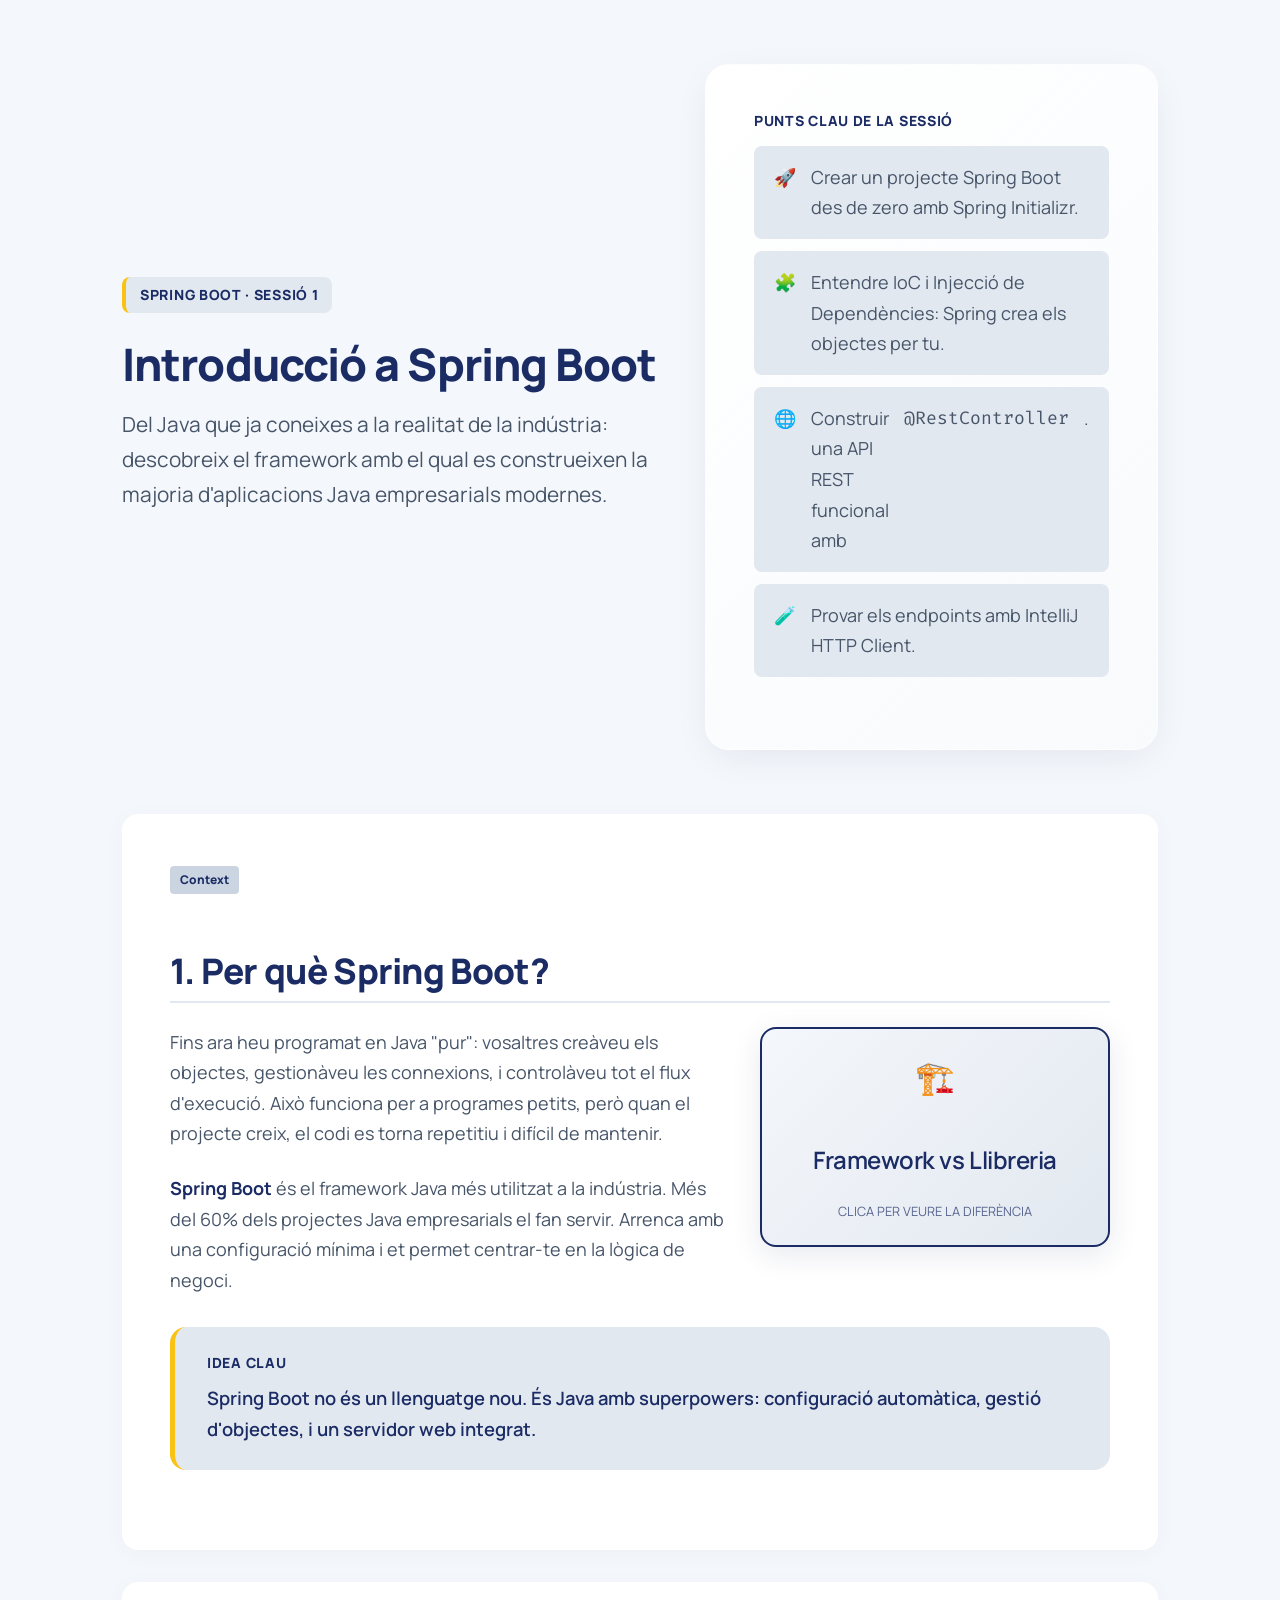
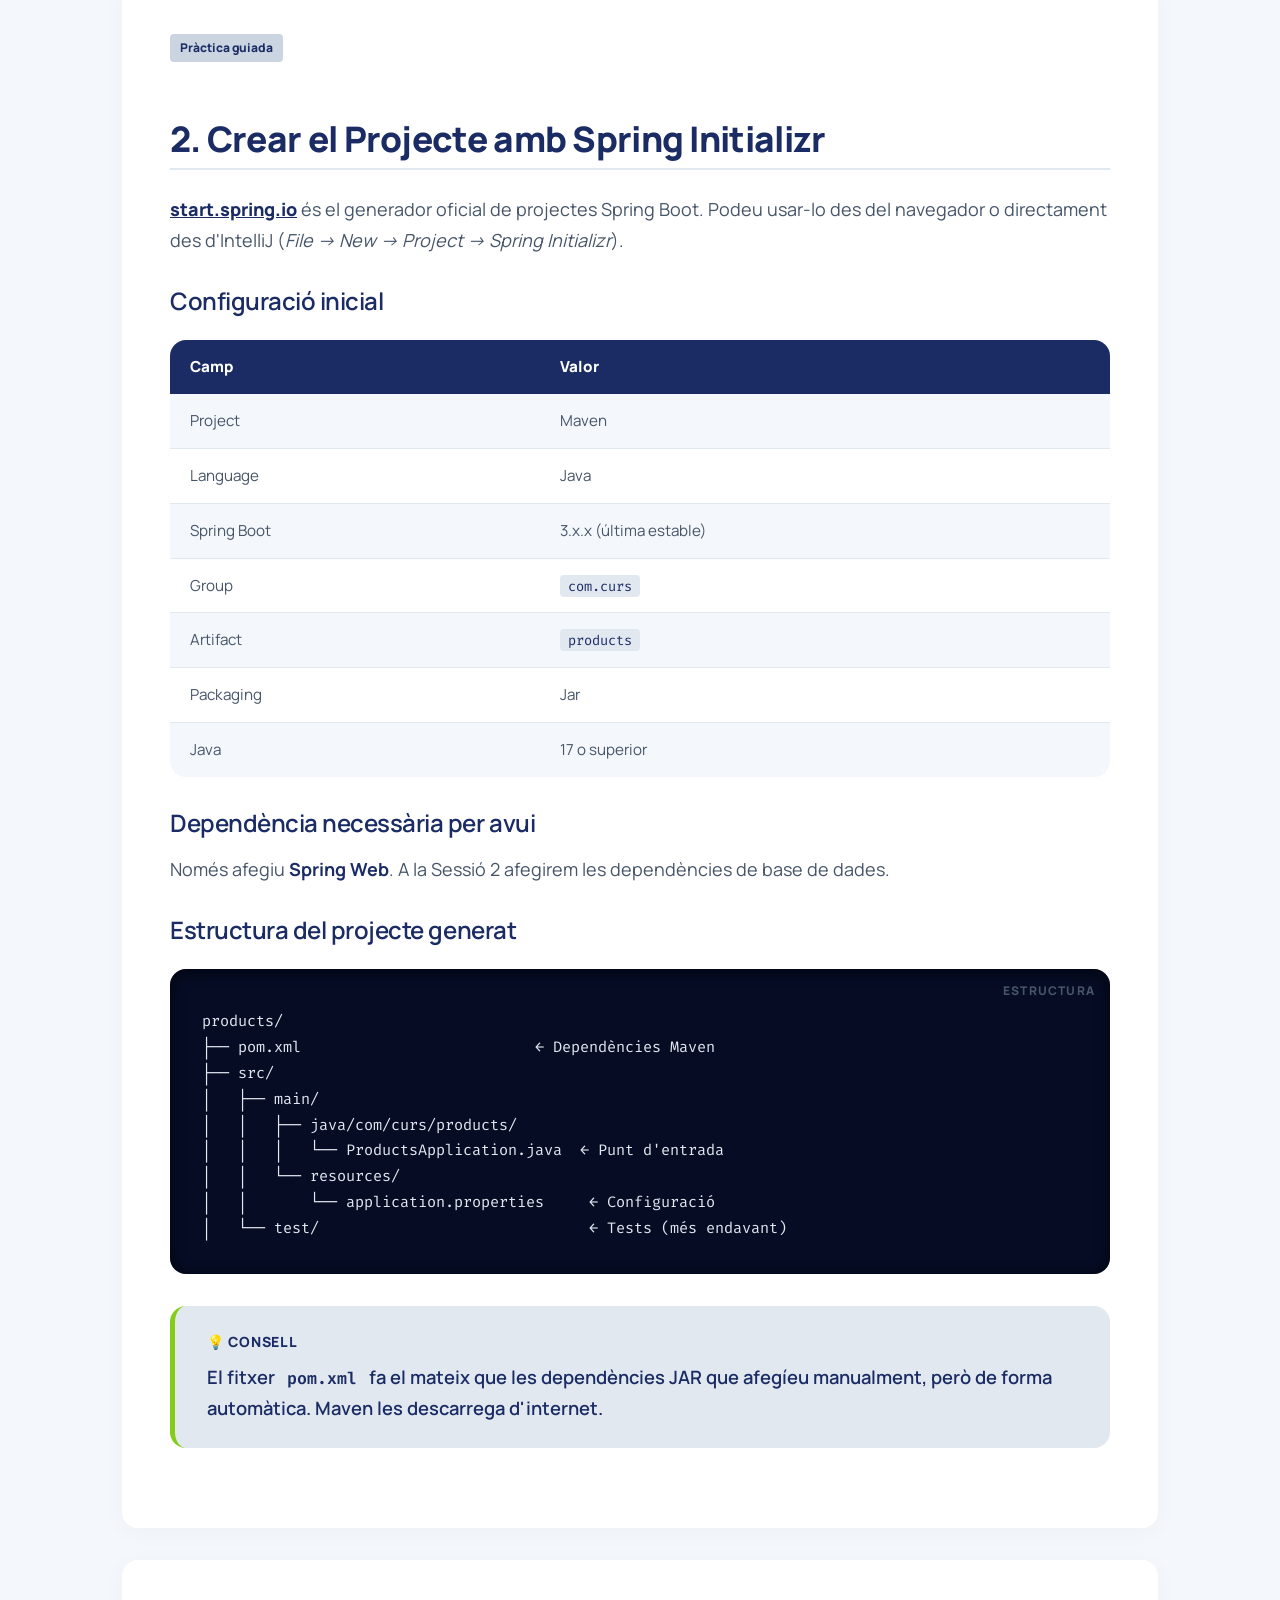
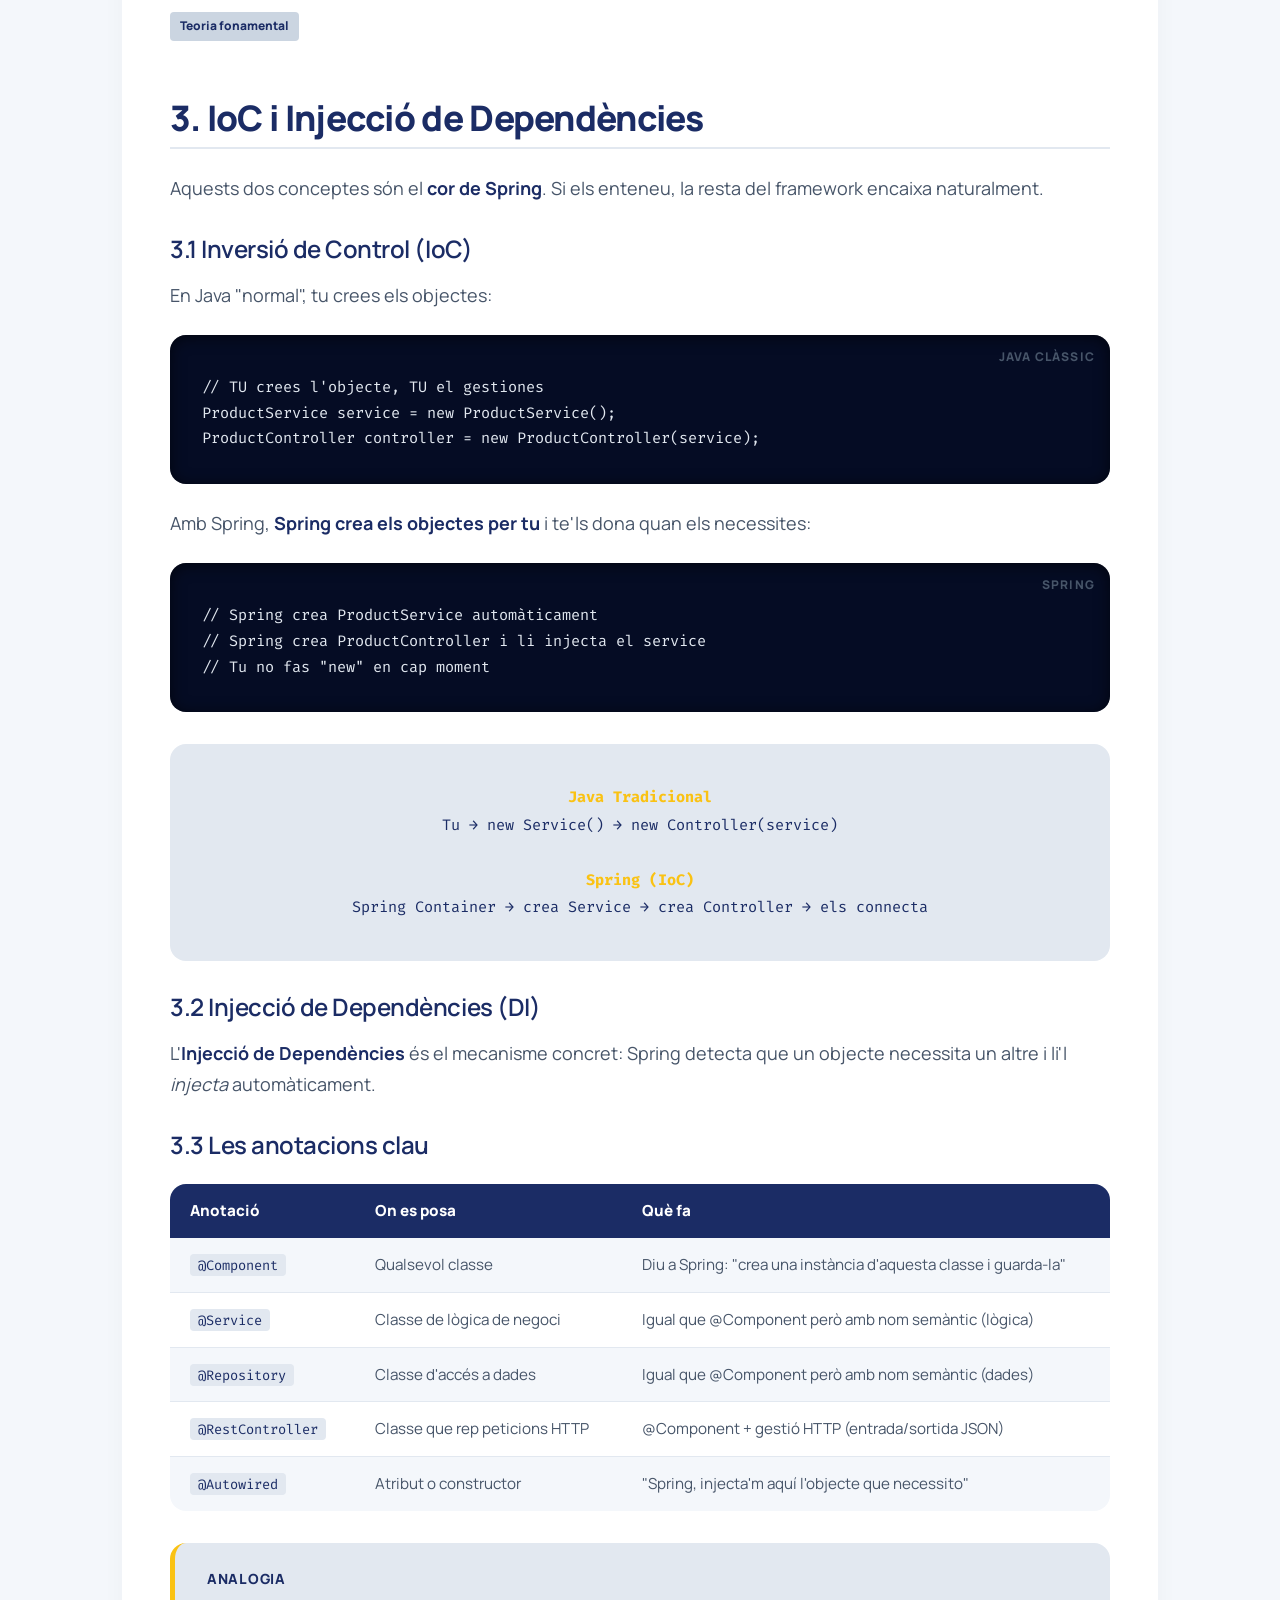
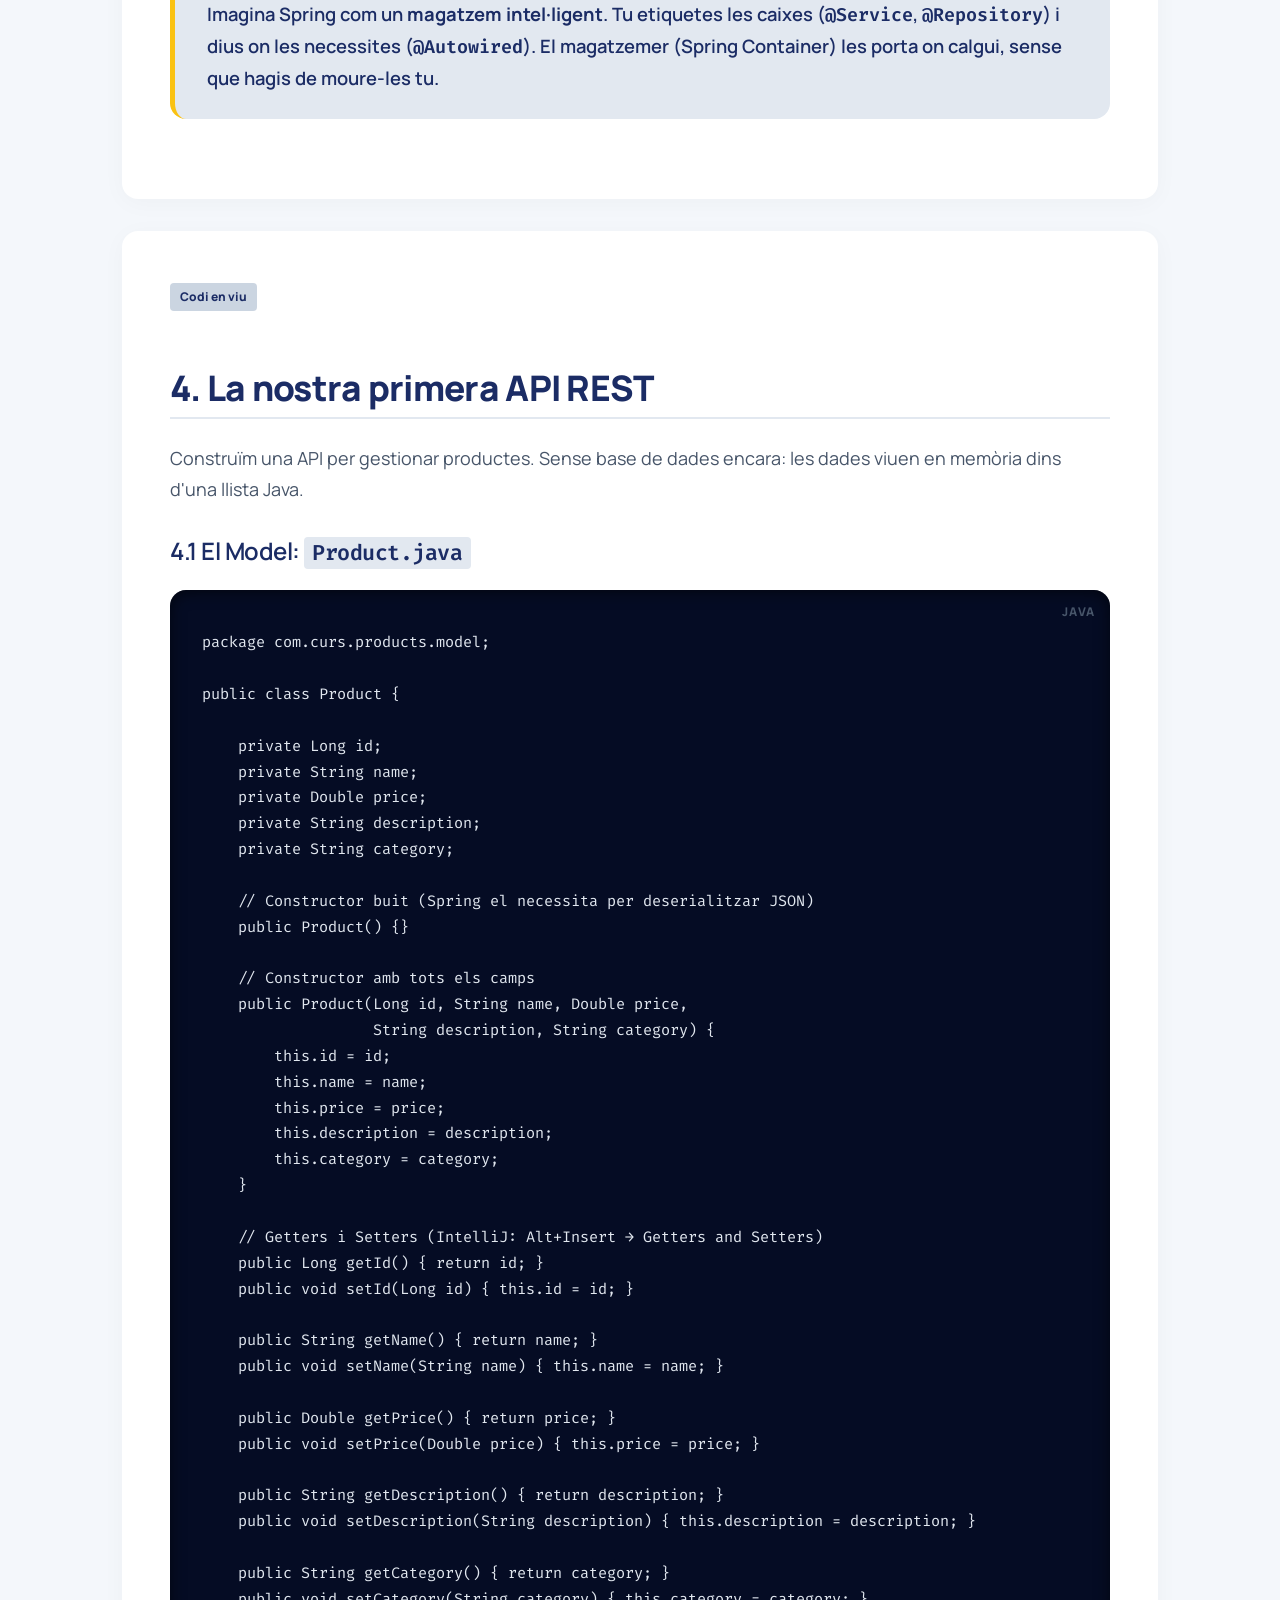
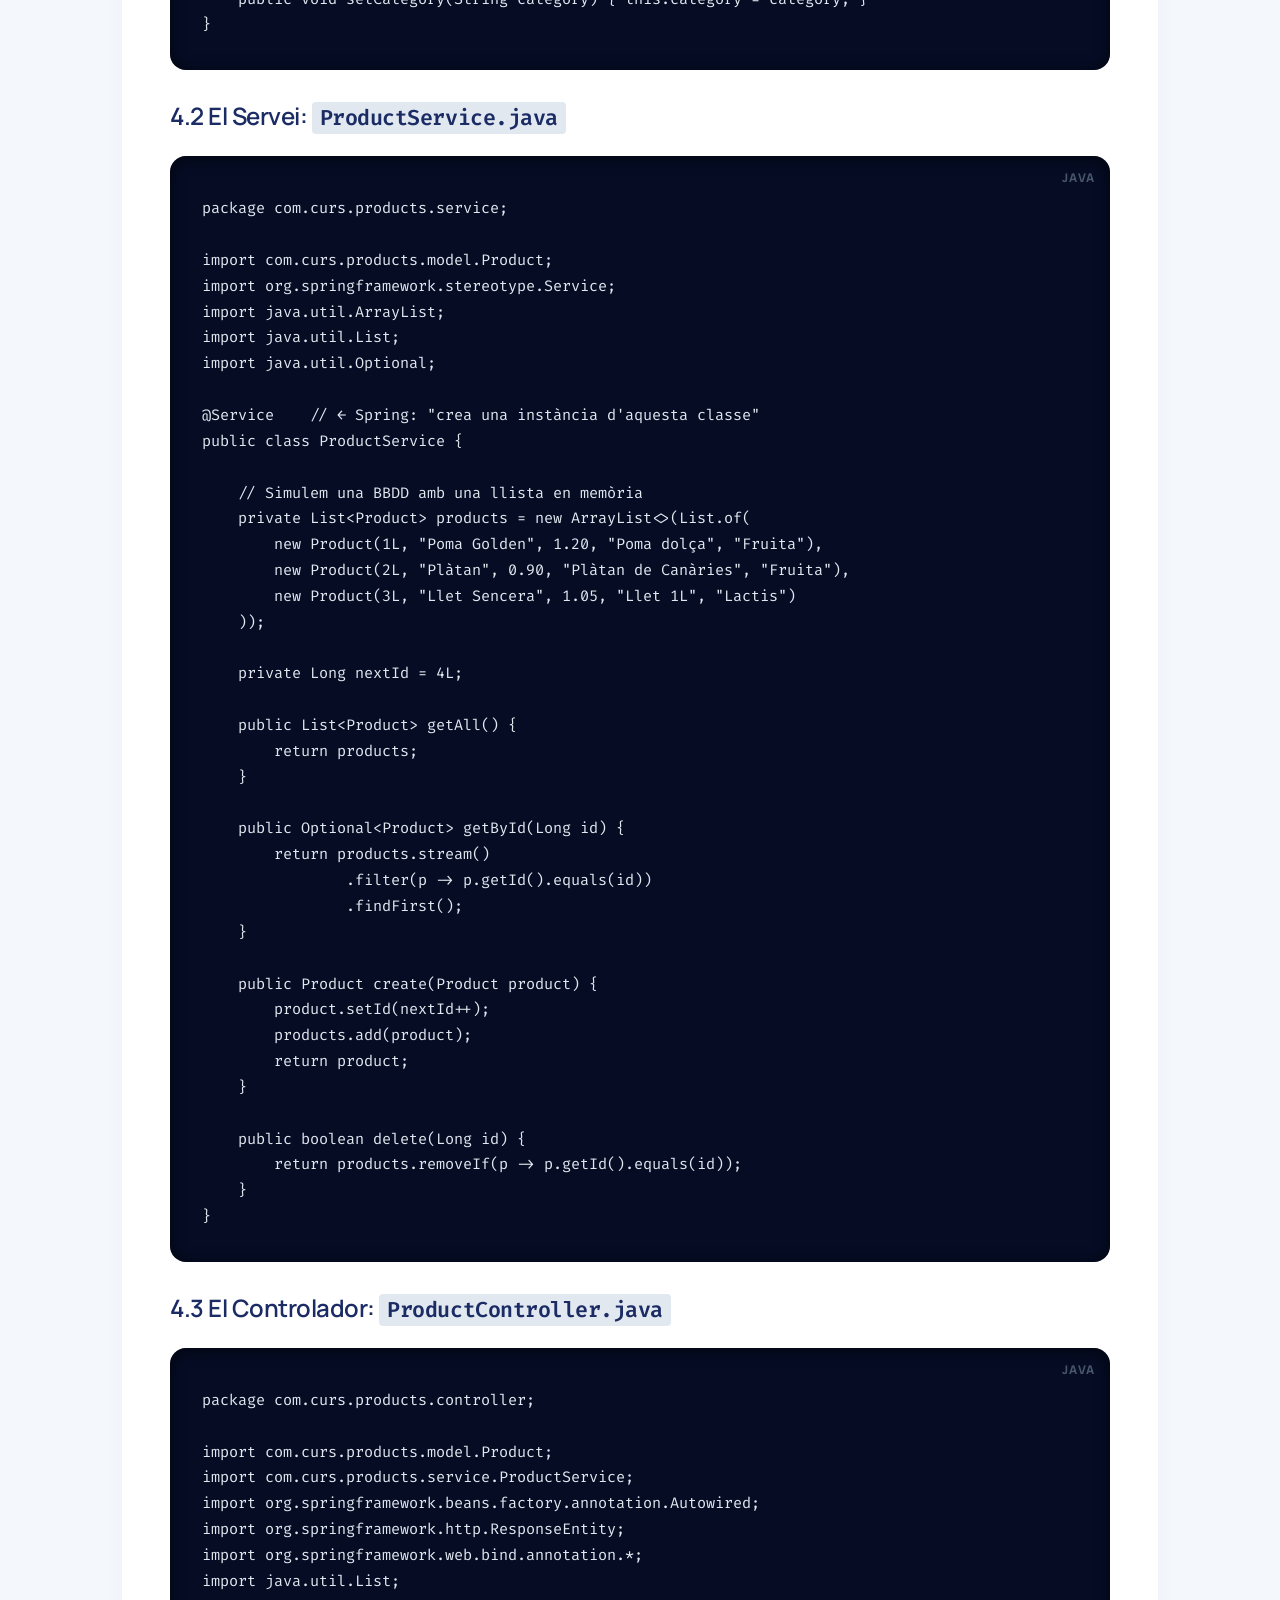
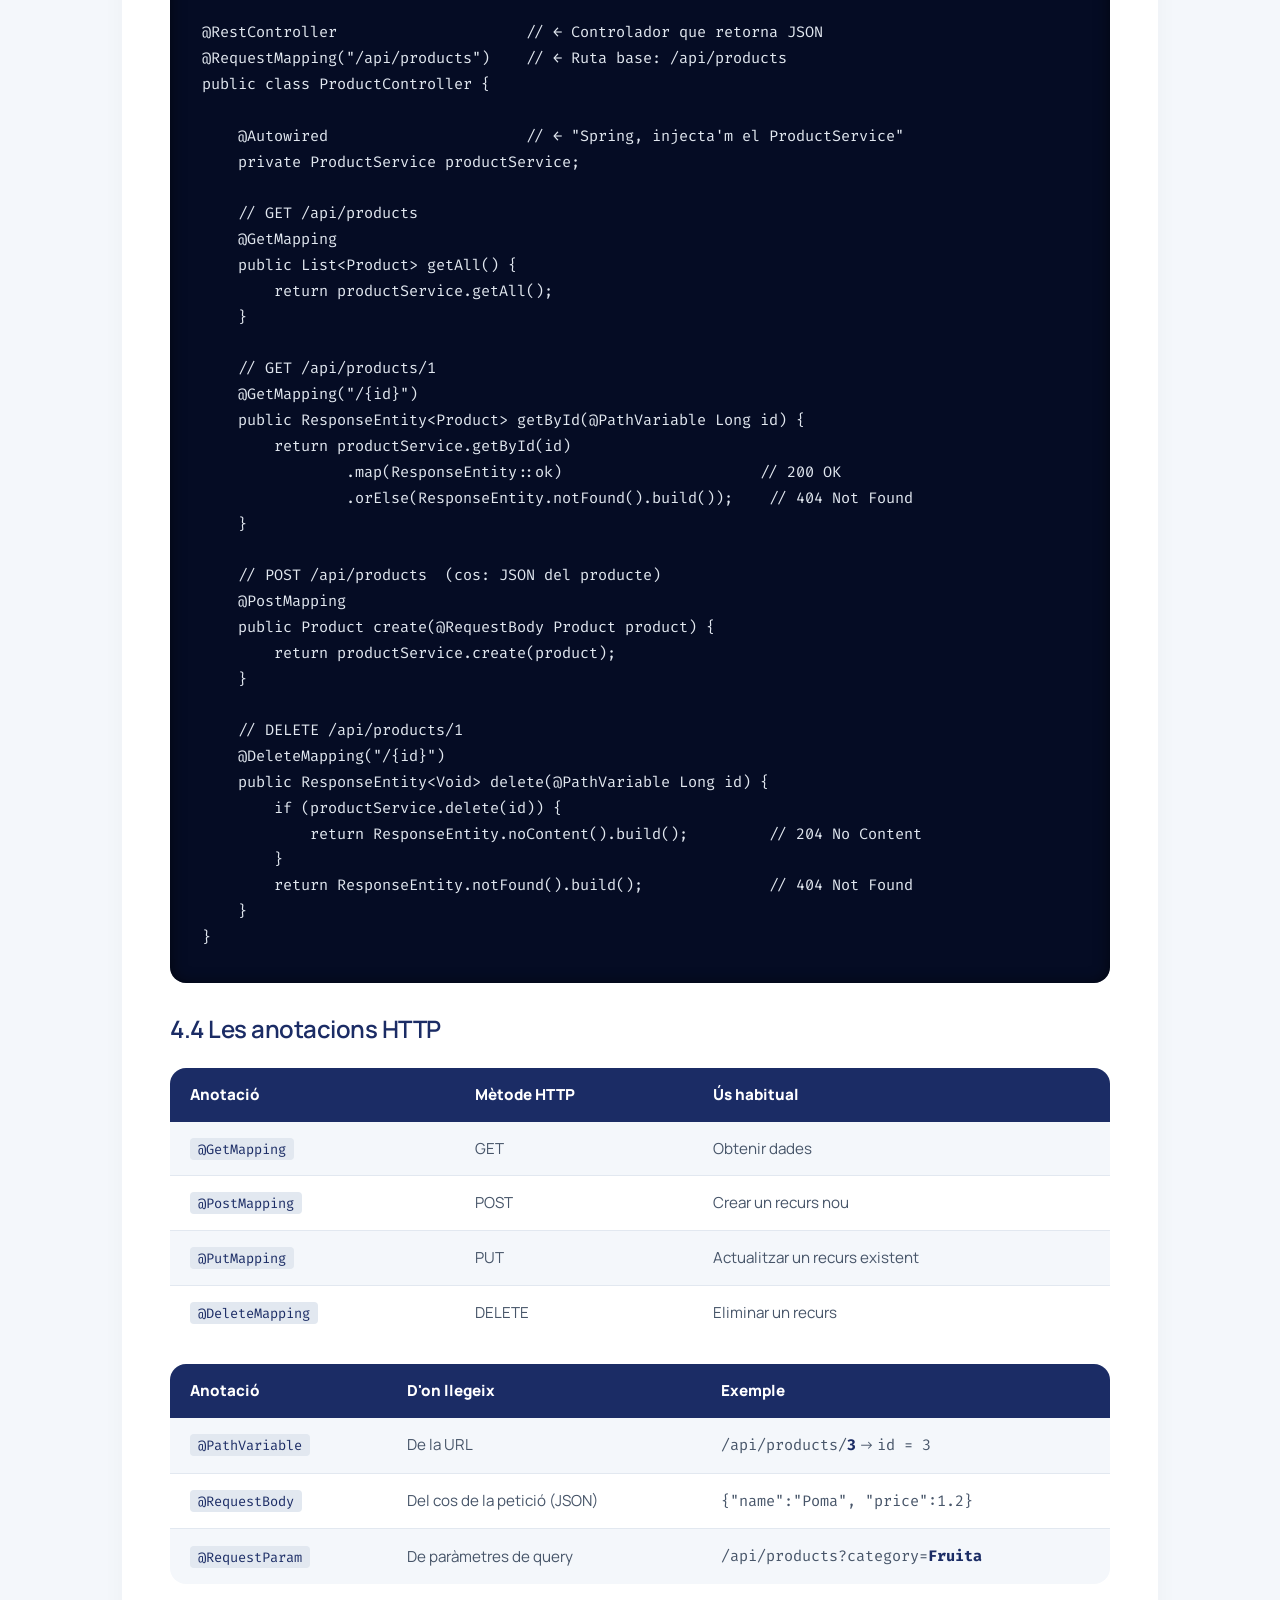
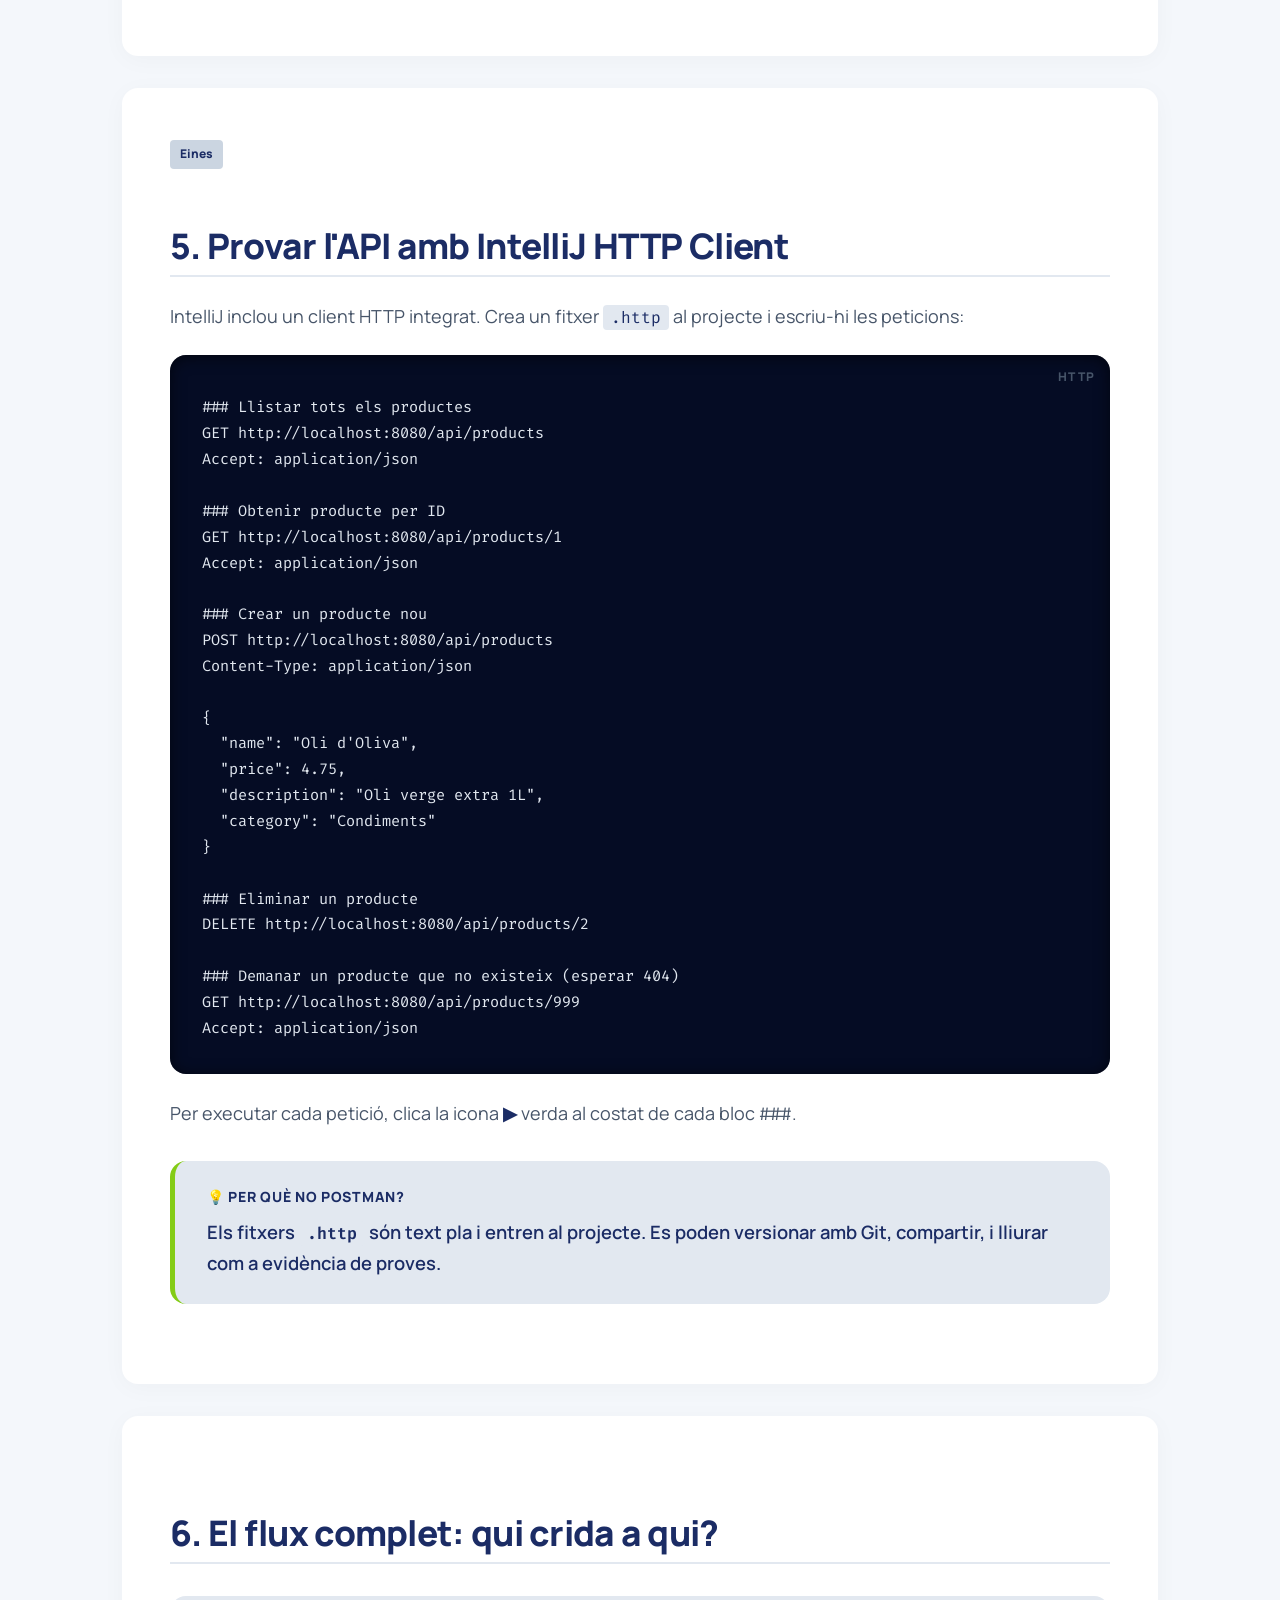
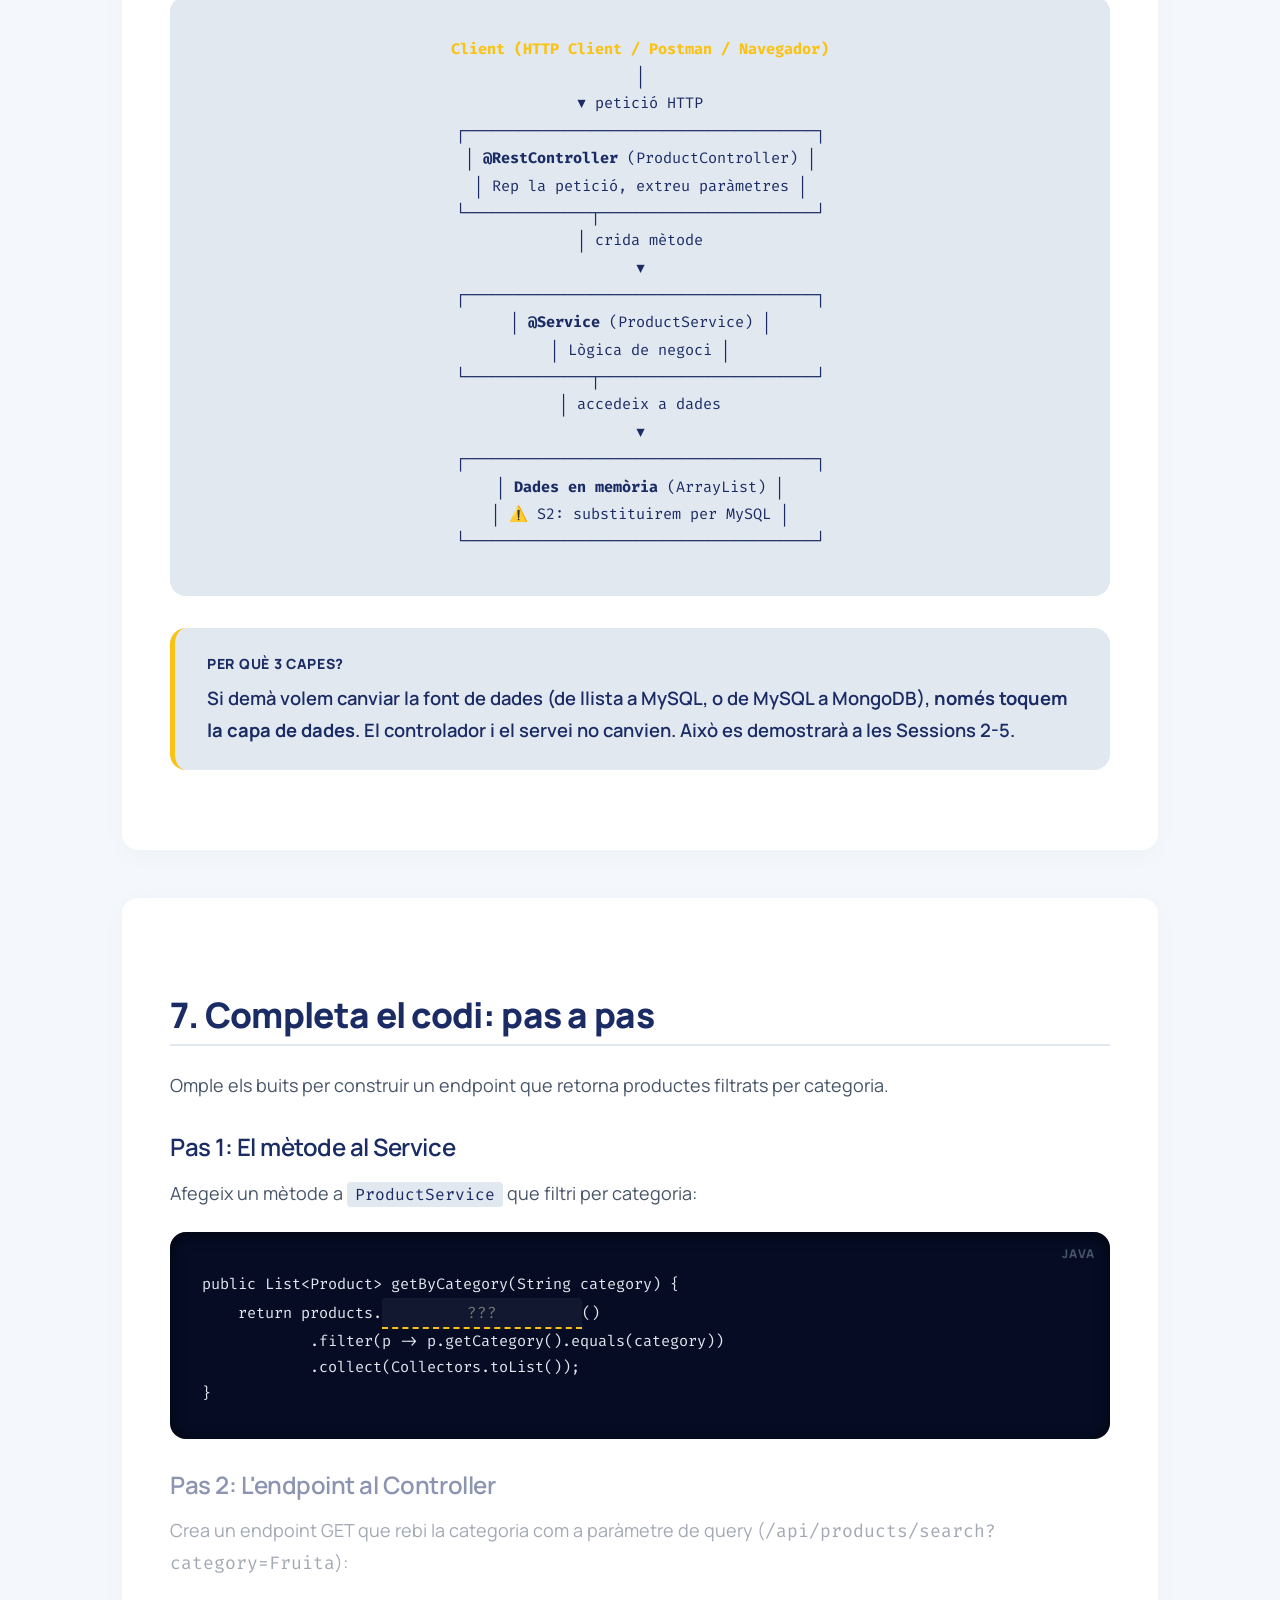
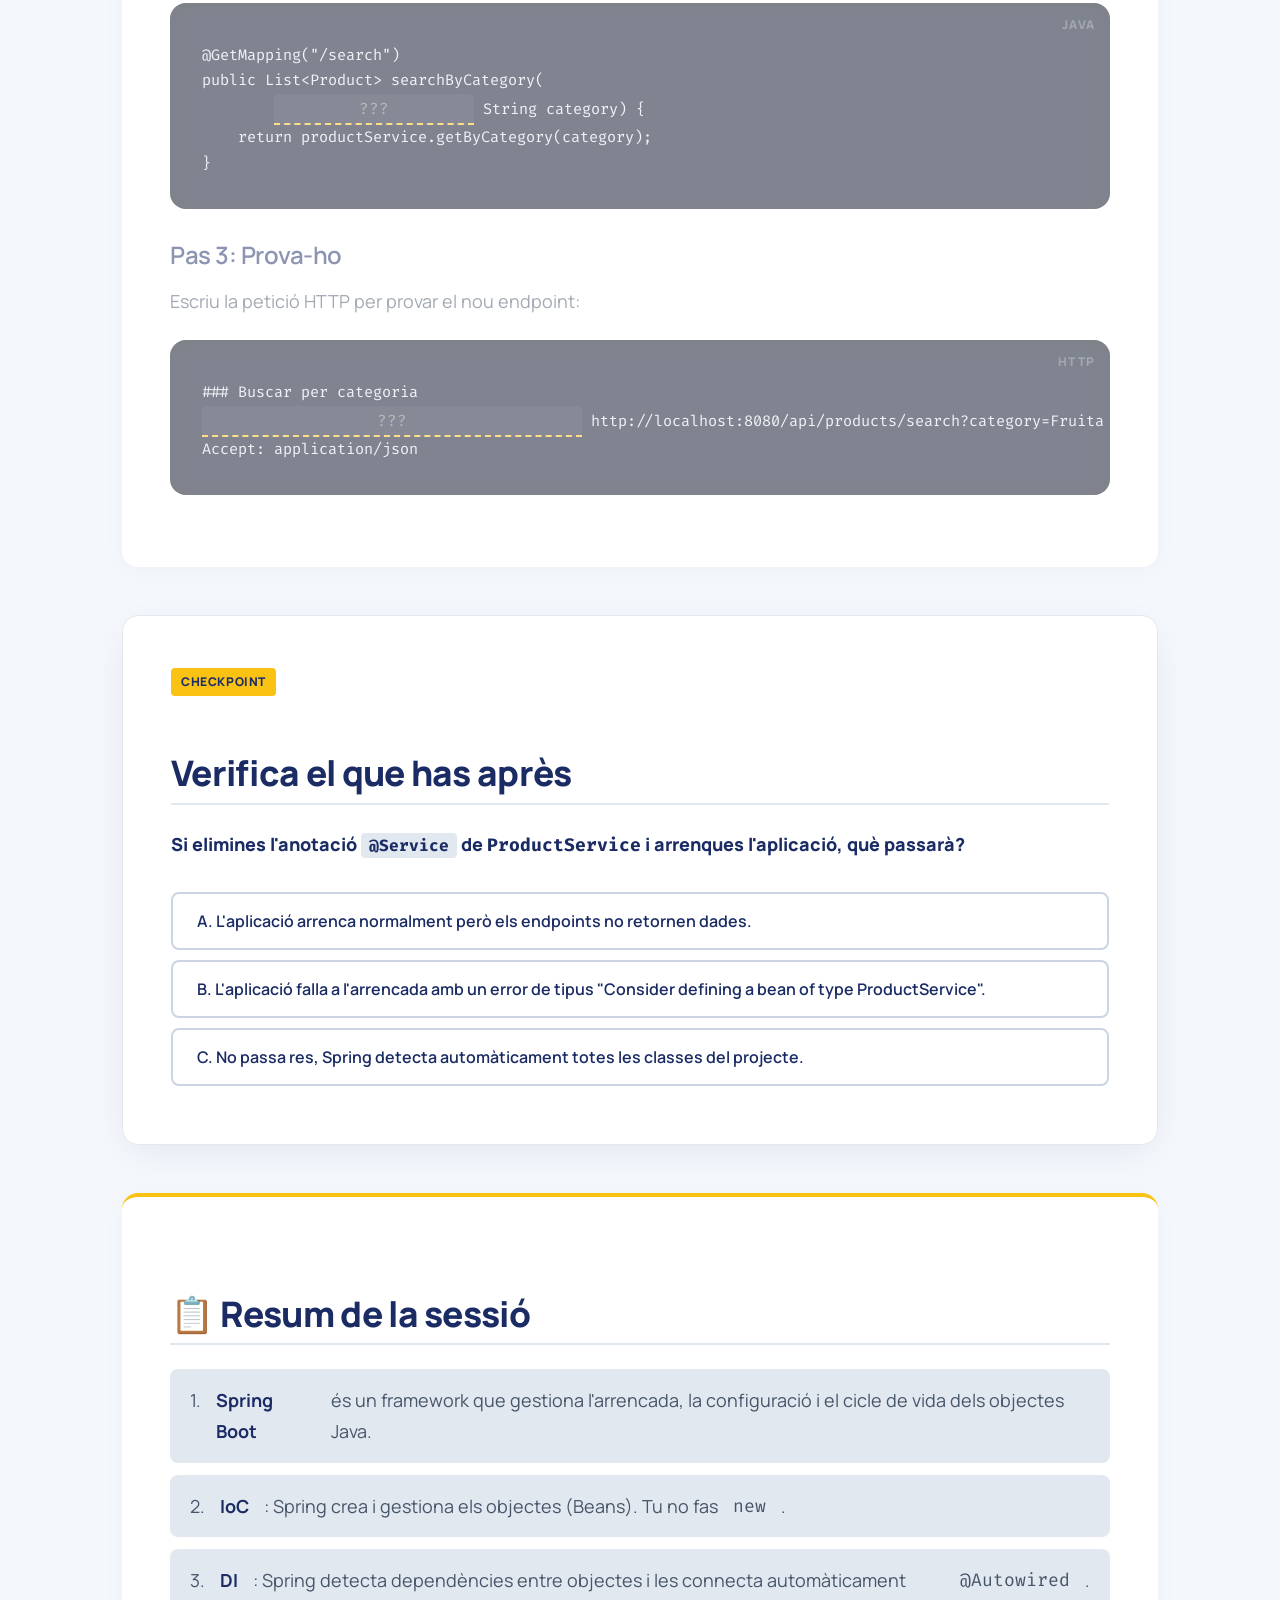
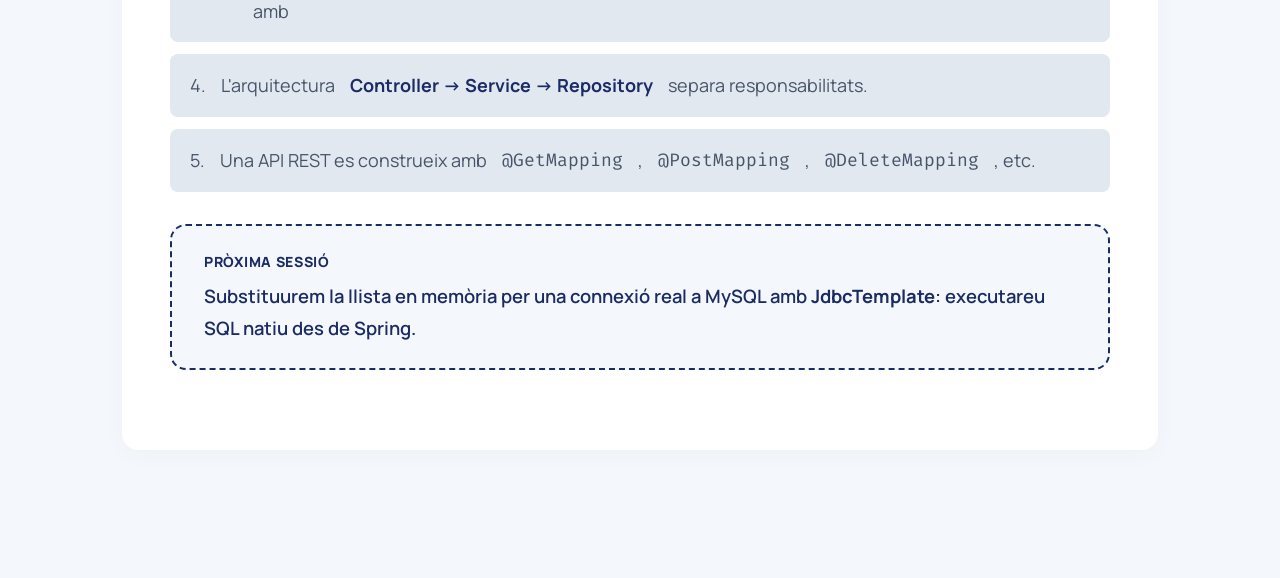
==== commit 26716064: "reactor: extract css to a external file" ====
--- a/Sessio 1/S01_Introduccio_Spring_Boot.html
+++ b/Sessio 1/S01_Introduccio_Spring_Boot.html
@@ -5,213 +5,9 @@
     <meta name="viewport" content="width=device-width, initial-scale=1.0">
     <title>Sessió 1: Introducció a Spring Boot</title>
     <link href="https://fonts.googleapis.com/css2?family=Manrope:wght@400;500;600;800&family=Fira+Code&display=swap" rel="stylesheet">
-    <style>
-        /* =========================================
-           SISTEMA DE DISSENY: The Architectural Scholar (V2)
-           Base: guiaEstils.png
-           Adaptat per a curs Spring Boot + BBDD
-           ========================================= */
-        :root {
-            --primary: #1B2C65;
-            --primary-container: #2A3B7A;
-            --secondary: #FAC213;
-            --secondary-container: #FEF08A;
-            --secondary-fixed: #84CC16;
-            --tertiary: #0A1948;
-            --tertiary-container: #050C24;
-            --surface: #F4F7FB;
-            --surface-container-lowest: #FFFFFF;
-            --surface-container-low: #E2E8F0;
-            --surface-container-high: #CBD5E1;
-            --surface-container-highest: #94A3B8;
-            --on-surface: #1B2C65;
-            --on-surface-muted: #475569;
-            --radius-md: 0.5rem;
-            --radius-lg: 1rem;
-            --radius-xl: 1.5rem;
-            --danger: #ef4444;
-        }
-        .shadow-ambient { box-shadow: 0 10px 40px -10px rgba(27, 44, 101, 0.1); }
-        * { box-sizing: border-box; margin: 0; padding: 0; border: none; }
-        body {
-            font-family: 'Manrope', sans-serif; background-color: var(--surface);
-            color: var(--on-surface); line-height: 1.7; font-size: 1.125rem; padding-bottom: 6rem;
-        }
-        h1, h2, h3, h4 { color: var(--primary); letter-spacing: -0.02em; line-height: 1.2; }
-        h1 { font-size: 2.8rem; font-weight: 800; margin-bottom: 1rem; }
-        h2 { font-size: 2.2rem; font-weight: 800; margin: 3rem 0 1.5rem 0; border-bottom: 2px solid var(--surface-container-low); padding-bottom: 0.5rem; }
-        h3 { font-size: 1.5rem; font-weight: 600; margin: 2rem 0 1rem 0; }
-        p { margin-bottom: 1.5rem; color: var(--on-surface-muted); }
-        ul, ol { margin-bottom: 1.5rem; padding-left: 2rem; color: var(--on-surface-muted); }
-        li { margin-bottom: 0.75rem; }
-        strong { color: var(--on-surface); }
-        .label { font-size: 0.875rem; text-transform: uppercase; letter-spacing: 0.05em; font-weight: 800; }
-        .container { max-width: 1100px; margin: 0 auto; padding: 0 2rem; }
-
-        /* Hero */
-        .hero-section {
-            display: flex; flex-wrap: wrap; align-items: center;
-            justify-content: space-between; min-height: 50vh;
-            margin: 4rem 0; gap: 3rem; position: relative;
-        }
-        .hero-text { flex: 1 1 500px; z-index: 10; }
-        .hero-text .badge {
-            display: inline-block; background: var(--surface-container-low);
-            padding: 6px 14px; border-radius: var(--radius-md);
-            margin-bottom: 1.5rem; color: var(--primary);
-            border-left: 4px solid var(--secondary);
-        }
-        .hero-glass-card {
-            flex: 1 1 400px; background: rgba(255, 255, 255, 0.8);
-            backdrop-filter: blur(20px); -webkit-backdrop-filter: blur(20px);
-            padding: 3rem; border-radius: var(--radius-xl); z-index: 5;
-            background-image: linear-gradient(135deg, rgba(255,255,255,0.95) 0%, rgba(244,247,251,0.6) 100%);
-            border: 1px solid rgba(255,255,255,0.4);
-        }
-        .hero-glass-card h3 { margin-top: 0; color: var(--primary); font-weight: 800; }
-
-        /* Content Blocks */
-        .content-block {
-            background: var(--surface-container-lowest); border-radius: var(--radius-lg);
-            padding: 3rem; margin-bottom: 2rem; box-shadow: 0 4px 24px rgba(0,0,0,0.03); position: relative;
-        }
-        .callout {
-            background-color: var(--surface-container-low); padding: 1.5rem 2rem;
-            border-radius: var(--radius-lg); margin: 2rem 0; color: var(--primary);
-            font-weight: 600; font-size: 1.15rem; border-left: 5px solid var(--secondary);
-        }
-        .callout.tip { border-left-color: var(--secondary-fixed); }
-        .callout.warning { border-left-color: var(--danger); }
-        .tag {
-            background: var(--surface-container-high); padding: 4px 10px;
-            border-radius: 4px; font-size: 0.75rem; color: var(--primary);
-            display: inline-block; margin-bottom: 8px; font-weight: 800;
-        }
-
-        /* Scholarly Lists */
-        .scholarly-list { list-style: none; padding-left: 0; }
-        .scholarly-list li {
-            padding: 16px 20px; margin-bottom: 12px;
-            background-color: var(--surface-container-low);
-            border-radius: var(--radius-md); transition: background-color 0.2s;
-            display: flex; gap: 15px; align-items: start;
-        }
-        .scholarly-list li:hover { background-color: var(--surface); }
-
-        /* Code Blocks (The Void) */
-        pre {
-            background-color: var(--tertiary-container); color: #E2E8F0;
-            padding: 2.5rem 2rem 2rem 2rem; border-radius: var(--radius-lg);
-            font-family: 'Fira Code', monospace; font-size: 0.95rem;
-            overflow-x: auto; margin: 1.5rem 0; position: relative;
-            box-shadow: inset 0 2px 15px rgba(0,0,0,0.6);
-        }
-        pre::before {
-            content: attr(data-lang); position: absolute; top: 12px; right: 15px;
-            font-family: 'Manrope', sans-serif; font-weight: 800;
-            font-size: 0.75rem; letter-spacing: 0.1em; color: var(--on-surface-muted);
-        }
-        code { font-family: 'Fira Code', monospace; }
-        .inline-code {
-            background: var(--surface-container-low); padding: 2px 8px;
-            border-radius: 4px; font-family: 'Fira Code', monospace; font-size: 0.9em;
-            color: var(--primary);
-        }
-
-        /* Checkpoints / Quiz */
-        .checkpoint-card {
-            background: var(--surface-container-lowest); padding: 3rem;
-            border-radius: var(--radius-lg); position: relative;
-            margin-top: 3rem; border: 1px solid var(--surface-container-low);
-        }
-        .quiz-option {
-            background: var(--surface-container-lowest); padding: 1rem 1.5rem;
-            border-radius: var(--radius-md); cursor: pointer;
-            font-weight: 600; font-size: 1rem; font-family: 'Manrope', sans-serif;
-            color: var(--primary); text-align: left; transition: all 0.2s;
-            border: 2px solid var(--surface-container-high);
-            width: 100%; margin-bottom: 10px; display: block;
-        }
-        .quiz-option:hover { border-color: var(--primary); background: var(--surface); }
-        .quiz-option.correct { border-color: var(--secondary-fixed); background: rgba(132, 204, 22, 0.1); color: var(--secondary-fixed); }
-        .quiz-option.wrong { border-color: var(--danger); background: rgba(239, 68, 68, 0.1); color: var(--danger); text-decoration: line-through; }
-        .feedback-area {
-            margin-top: 1.5rem; padding: 1.5rem; border-radius: var(--radius-md);
-            display: none; font-weight: 600; font-size: 1.1rem;
-        }
-
-        /* Fill-in-the-blank inputs */
-        .code-input-inline {
-            background: rgba(255,255,255,0.05); border: none;
-            border-bottom: 2px dashed var(--secondary);
-            color: var(--secondary); font-family: 'Fira Code', monospace;
-            font-size: 1rem; width: 180px; text-align: center;
-            outline: none; padding: 4px; border-radius: 4px 4px 0 0;
-            transition: all 0.2s;
-        }
-        .code-input-inline:focus { background: rgba(255,255,255,0.1); border-bottom-color: var(--surface-container-lowest); }
-        .code-input-inline.success {
-            color: var(--secondary-fixed); border-bottom: 2px solid var(--secondary-fixed);
-            background: rgba(132, 204, 22, 0.1); pointer-events: none;
-        }
-
-        /* Step blocks */
-        .code-step-block { opacity: 0.5; pointer-events: none; transition: opacity 0.4s; position: relative; }
-        .code-step-block.active { opacity: 1; pointer-events: auto; }
-        .code-step-block.completed::after {
-            content: "✓ COMPLETAT"; position: absolute; top: -10px; right: 0;
-            background: var(--secondary-fixed); color: white; padding: 2px 8px;
-            border-radius: 4px; font-weight: 800; font-size: 0.8rem;
-        }
-
-        /* Comparison Table */
-        .comparison-table {
-            width: 100%; border-collapse: separate; border-spacing: 0;
-            margin: 1.5rem 0; border-radius: var(--radius-lg); overflow: hidden;
-        }
-        .comparison-table th {
-            background: var(--primary); color: white; padding: 14px 20px;
-            text-align: left; font-weight: 800; font-size: 0.95rem;
-        }
-        .comparison-table td {
-            padding: 14px 20px; border-bottom: 1px solid var(--surface-container-low);
-            color: var(--on-surface-muted); font-size: 0.95rem;
-        }
-        .comparison-table tr:nth-child(even) td { background: var(--surface); }
-        .comparison-table tr:last-child td { border-bottom: none; }
-
-        /* Diagram blocks */
-        .diagram-block {
-            background: var(--surface-container-low); border-radius: var(--radius-lg);
-            padding: 2.5rem; margin: 2rem 0; text-align: center;
-            font-family: 'Fira Code', monospace; font-size: 0.95rem;
-            line-height: 1.8; color: var(--primary);
-        }
-
-        /* Flashcard */
-        .flashcard-wrapper {
-            perspective: 1200px; width: 100%; max-width: 350px;
-            height: 200px; cursor: pointer; float: right; margin: 0 0 1rem 2rem;
-        }
-        @media (max-width: 768px) { .flashcard-wrapper { float: none; margin: 1rem auto; display: block; } }
-        .flashcard-inner {
-            width: 100%; height: 100%; position: relative;
-            transition: transform 0.6s cubic-bezier(0.4, 0, 0.2, 1);
-            transform-style: preserve-3d;
-        }
-        .flashcard-wrapper.flipped .flashcard-inner { transform: rotateY(180deg); }
-        .fc-face {
-            position: absolute; width: 100%; height: 100%; backface-visibility: hidden;
-            display: flex; flex-direction: column; align-items: center; justify-content: center;
-            padding: 2rem; border-radius: var(--radius-lg); text-align: center;
-            box-shadow: 0 8px 30px rgba(27,44,101,0.1);
-        }
-        .fc-front { background: linear-gradient(135deg, var(--surface) 0%, var(--surface-container-low) 100%); color: var(--primary); border: 2px solid var(--primary); }
-        .fc-back { background: var(--primary); color: #fff; transform: rotateY(180deg); border: 2px solid var(--secondary); }
-        .fc-icon { font-size: 2rem; margin-bottom: 10px; }
-    </style>
+    <link rel='stylesheet' href='../styles.css'>
 </head>
-<body>
+<body class='page-session'>
 
     <div class="container">
 
--- a/styles.css
+++ b/styles.css
@@ -0,0 +1,594 @@
+/* =========================================
+   Sistema de disseny compartit (index + sessions)
+   ========================================= */
+:root {
+  --primary: #1b2c65;
+  --primary-container: #2a3b7a;
+  --secondary: #fac213;
+  --secondary-container: #fef08a;
+  --secondary-fixed: #84cc16;
+  --tertiary: #0a1948;
+  --tertiary-container: #050c24;
+  --surface: #f4f7fb;
+  --surface-container-lowest: #ffffff;
+  --surface-container-low: #e2e8f0;
+  --surface-container-high: #cbd5e1;
+  --surface-container-highest: #94a3b8;
+  --on-surface: #1b2c65;
+  --on-surface-muted: #475569;
+  --radius-md: 0.5rem;
+  --radius-lg: 1rem;
+  --radius-xl: 1.5rem;
+  --danger: #ef4444;
+}
+
+.shadow-ambient {
+  box-shadow: 0 10px 40px -10px rgba(27, 44, 101, 0.1);
+}
+
+* {
+  box-sizing: border-box;
+  margin: 0;
+  padding: 0;
+  border: none;
+}
+
+body {
+  font-family: "Manrope", sans-serif;
+  background-color: var(--surface);
+  color: var(--on-surface);
+  line-height: 1.7;
+  font-size: 1.125rem;
+  padding-bottom: 6rem;
+}
+
+h1,
+h2,
+h3,
+h4 {
+  color: var(--primary);
+  letter-spacing: -0.02em;
+  line-height: 1.2;
+}
+
+h1 {
+  font-size: 2.8rem;
+  font-weight: 800;
+  margin-bottom: 1rem;
+}
+h2 {
+  font-size: 2.2rem;
+  font-weight: 800;
+  margin: 3rem 0 1.5rem 0;
+  padding-bottom: 0.5rem;
+}
+h3 {
+  font-size: 1.5rem;
+  font-weight: 600;
+  margin: 2rem 0 1rem 0;
+}
+p {
+  margin-bottom: 1.5rem;
+  color: var(--on-surface-muted);
+}
+ul,
+ol {
+  margin-bottom: 1.5rem;
+  padding-left: 2rem;
+  color: var(--on-surface-muted);
+}
+li {
+  margin-bottom: 0.75rem;
+}
+strong {
+  color: var(--on-surface);
+}
+
+.label {
+  font-size: 0.875rem;
+  text-transform: uppercase;
+  letter-spacing: 0.05em;
+  font-weight: 800;
+}
+
+.container {
+  max-width: 1100px;
+  margin: 0 auto;
+  padding: 0 2rem;
+}
+
+.hero-section {
+  display: flex;
+  flex-wrap: wrap;
+  align-items: center;
+  justify-content: space-between;
+  margin: 4rem 0;
+  gap: 3rem;
+  position: relative;
+}
+
+.hero-text {
+  flex: 1 1 500px;
+  z-index: 10;
+}
+
+.hero-text .badge {
+  display: inline-block;
+  background: var(--surface-container-low);
+  padding: 6px 14px;
+  border-radius: var(--radius-md);
+  margin-bottom: 1.5rem;
+  color: var(--primary);
+  border-left: 4px solid var(--secondary);
+}
+
+.hero-glass-card {
+  flex: 1 1 400px;
+  background: rgba(255, 255, 255, 0.8);
+  backdrop-filter: blur(20px);
+  -webkit-backdrop-filter: blur(20px);
+  padding: 3rem;
+  border-radius: var(--radius-xl);
+  z-index: 5;
+  background-image: linear-gradient(
+    135deg,
+    rgba(255, 255, 255, 0.95) 0%,
+    rgba(244, 247, 251, 0.6) 100%
+  );
+  border: 1px solid rgba(255, 255, 255, 0.4);
+}
+
+.hero-glass-card h3 {
+  margin-top: 0;
+  color: var(--primary);
+  font-weight: 800;
+}
+
+.content-block {
+  background: var(--surface-container-lowest);
+  border-radius: var(--radius-lg);
+  padding: 3rem;
+  margin-bottom: 2rem;
+  box-shadow: 0 4px 24px rgba(0, 0, 0, 0.03);
+  position: relative;
+}
+
+.callout {
+  background-color: var(--surface-container-low);
+  padding: 1.5rem 2rem;
+  border-radius: var(--radius-lg);
+  margin: 2rem 0;
+  color: var(--primary);
+  font-weight: 600;
+  font-size: 1.15rem;
+  border-left: 5px solid var(--secondary);
+}
+
+.callout.tip {
+  border-left-color: var(--secondary-fixed);
+}
+.callout.warning {
+  border-left-color: var(--danger);
+}
+
+.tag {
+  background: var(--surface-container-high);
+  padding: 4px 10px;
+  border-radius: 4px;
+  font-size: 0.75rem;
+  color: var(--primary);
+  display: inline-block;
+  margin-bottom: 8px;
+  font-weight: 800;
+}
+
+.scholarly-list {
+  list-style: none;
+  padding-left: 0;
+}
+
+.scholarly-list li {
+  padding: 16px 20px;
+  margin-bottom: 12px;
+  background-color: var(--surface-container-low);
+  border-radius: var(--radius-md);
+  transition: background-color 0.2s;
+  display: flex;
+  gap: 15px;
+  align-items: start;
+}
+
+.scholarly-list li:hover {
+  background-color: var(--surface);
+}
+
+pre {
+  background-color: var(--tertiary-container);
+  color: #e2e8f0;
+  padding: 2.5rem 2rem 2rem 2rem;
+  border-radius: var(--radius-lg);
+  font-family: "Fira Code", monospace;
+  font-size: 0.95rem;
+  overflow-x: auto;
+  margin: 1.5rem 0;
+  position: relative;
+  box-shadow: inset 0 2px 15px rgba(0, 0, 0, 0.6);
+}
+
+pre::before {
+  content: attr(data-lang);
+  position: absolute;
+  top: 12px;
+  right: 15px;
+  font-family: "Manrope", sans-serif;
+  font-weight: 800;
+  font-size: 0.75rem;
+  letter-spacing: 0.1em;
+  color: var(--on-surface-muted);
+}
+
+code {
+  font-family: "Fira Code", monospace;
+}
+
+.inline-code {
+  background: var(--surface-container-low);
+  padding: 2px 8px;
+  border-radius: 4px;
+  font-family: "Fira Code", monospace;
+  font-size: 0.9em;
+  color: var(--primary);
+}
+
+.checkpoint-card {
+  background: var(--surface-container-lowest);
+  padding: 3rem;
+  border-radius: var(--radius-lg);
+  position: relative;
+  margin-top: 3rem;
+  border: 1px solid var(--surface-container-low);
+}
+
+.quiz-option {
+  background: var(--surface-container-lowest);
+  padding: 1rem 1.5rem;
+  border-radius: var(--radius-md);
+  cursor: pointer;
+  font-weight: 600;
+  font-size: 1rem;
+  font-family: "Manrope", sans-serif;
+  color: var(--primary);
+  text-align: left;
+  transition: all 0.2s;
+  border: 2px solid var(--surface-container-high);
+  width: 100%;
+  margin-bottom: 10px;
+  display: block;
+}
+
+.quiz-option:hover {
+  border-color: var(--primary);
+  background: var(--surface);
+}
+.quiz-option.correct {
+  border-color: var(--secondary-fixed);
+  background: rgba(132, 204, 22, 0.1);
+  color: var(--secondary-fixed);
+}
+.quiz-option.wrong {
+  border-color: var(--danger);
+  background: rgba(239, 68, 68, 0.1);
+  color: var(--danger);
+  text-decoration: line-through;
+}
+
+.feedback-area {
+  margin-top: 1.5rem;
+  padding: 1.5rem;
+  border-radius: var(--radius-md);
+  display: none;
+  font-weight: 600;
+  font-size: 1.1rem;
+}
+
+.code-input-inline {
+  background: rgba(255, 255, 255, 0.05);
+  border: none;
+  border-bottom: 2px dashed var(--secondary);
+  color: var(--secondary);
+  font-family: "Fira Code", monospace;
+  font-size: 1rem;
+  width: 200px;
+  text-align: center;
+  outline: none;
+  padding: 4px;
+  border-radius: 4px 4px 0 0;
+  transition: all 0.2s;
+}
+
+.code-input-inline:focus {
+  background: rgba(255, 255, 255, 0.1);
+  border-bottom-color: var(--surface-container-lowest);
+}
+
+.code-input-inline.success {
+  color: var(--secondary-fixed);
+  border-bottom: 2px solid var(--secondary-fixed);
+  background: rgba(132, 204, 22, 0.1);
+  pointer-events: none;
+}
+
+.code-step-block {
+  opacity: 0.5;
+  pointer-events: none;
+  transition: opacity 0.4s;
+  position: relative;
+}
+.code-step-block.active {
+  opacity: 1;
+  pointer-events: auto;
+}
+
+.code-step-block.completed::after {
+  content: "✓ COMPLETAT";
+  position: absolute;
+  top: -10px;
+  right: 0;
+  background: var(--secondary-fixed);
+  color: white;
+  padding: 2px 8px;
+  border-radius: 4px;
+  font-weight: 800;
+  font-size: 0.8rem;
+}
+
+.comparison-table {
+  width: 100%;
+  border-collapse: separate;
+  border-spacing: 0;
+  margin: 1.5rem 0;
+  border-radius: var(--radius-lg);
+  overflow: hidden;
+}
+
+.comparison-table th {
+  background: var(--primary);
+  color: white;
+  padding: 14px 20px;
+  text-align: left;
+  font-weight: 800;
+  font-size: 0.95rem;
+}
+
+.comparison-table td {
+  padding: 14px 20px;
+  border-bottom: 1px solid var(--surface-container-low);
+  color: var(--on-surface-muted);
+  font-size: 0.95rem;
+}
+
+.comparison-table tr:nth-child(even) td {
+  background: var(--surface);
+}
+.comparison-table tr:last-child td {
+  border-bottom: none;
+}
+
+.diagram-block {
+  background: var(--surface-container-low);
+  border-radius: var(--radius-lg);
+  padding: 2.5rem;
+  margin: 2rem 0;
+  text-align: center;
+  font-family: "Fira Code", monospace;
+  font-size: 0.95rem;
+  line-height: 1.8;
+  color: var(--primary);
+}
+
+.flashcard-wrapper {
+  perspective: 1200px;
+  width: 100%;
+  max-width: 350px;
+  height: 220px;
+  cursor: pointer;
+  float: right;
+  margin: 0 0 1rem 2rem;
+}
+
+.flashcard-inner {
+  width: 100%;
+  height: 100%;
+  position: relative;
+  transition: transform 0.6s cubic-bezier(0.4, 0, 0.2, 1);
+  transform-style: preserve-3d;
+}
+
+.flashcard-wrapper.flipped .flashcard-inner {
+  transform: rotateY(180deg);
+}
+
+.fc-face {
+  position: absolute;
+  width: 100%;
+  height: 100%;
+  backface-visibility: hidden;
+  display: flex;
+  flex-direction: column;
+  align-items: center;
+  justify-content: center;
+  padding: 2rem;
+  border-radius: var(--radius-lg);
+  text-align: center;
+  box-shadow: 0 8px 30px rgba(27, 44, 101, 0.1);
+}
+
+.fc-front {
+  background: linear-gradient(
+    135deg,
+    var(--surface) 0%,
+    var(--surface-container-low) 100%
+  );
+  color: var(--primary);
+  border: 2px solid var(--primary);
+}
+
+.fc-back {
+  background: var(--primary);
+  color: #fff;
+  transform: rotateY(180deg);
+  border: 2px solid var(--secondary);
+}
+
+.fc-icon {
+  font-size: 2rem;
+  margin-bottom: 10px;
+}
+
+.vs-block {
+  display: flex;
+  gap: 1.5rem;
+  margin: 2rem 0;
+  flex-wrap: wrap;
+}
+.vs-block > div {
+  flex: 1;
+  min-width: 300px;
+}
+.vs-block h4 {
+  margin-bottom: 0.5rem;
+}
+
+.highlight-box {
+  background: linear-gradient(
+    135deg,
+    var(--primary) 0%,
+    var(--primary-container) 100%
+  );
+  color: white;
+  padding: 2.5rem;
+  border-radius: var(--radius-lg);
+  margin: 2rem 0;
+  text-align: center;
+}
+
+.highlight-box code {
+  color: var(--secondary);
+  font-size: 1.1em;
+}
+.highlight-box p {
+  color: rgba(255, 255, 255, 0.8);
+}
+
+/* Index */
+.page-index h2 {
+  border-bottom: none;
+}
+.page-index .hero-section {
+  min-height: 35vh;
+  margin: 4rem 0 0 0;
+}
+
+.sessions-grid {
+  display: grid;
+  grid-template-columns: repeat(auto-fill, minmax(320px, 1fr));
+  gap: 2rem;
+  margin-top: 1.5rem;
+}
+
+.session-card {
+  background: var(--surface-container-lowest);
+  border-radius: var(--radius-lg);
+  padding: 2.5rem;
+  position: relative;
+  box-shadow: 0 4px 24px rgba(0, 0, 0, 0.03);
+  text-decoration: none;
+  display: flex;
+  flex-direction: column;
+  transition:
+    transform 0.3s cubic-bezier(0.4, 0, 0.2, 1),
+    box-shadow 0.3s ease;
+  border: 2px solid transparent;
+  overflow: hidden;
+}
+
+.session-card:hover {
+  transform: translateY(-8px);
+  box-shadow: 0 15px 35px -10px rgba(27, 44, 101, 0.15);
+  border-color: var(--secondary);
+}
+
+.session-number {
+  font-family: "Fira Code", monospace;
+  font-size: 5rem;
+  font-weight: 800;
+  color: var(--surface-container-low);
+  position: absolute;
+  top: -10px;
+  right: 0;
+  line-height: 1;
+  z-index: 0;
+  opacity: 0.4;
+  transition: all 0.3s ease;
+}
+
+.session-card:hover .session-number {
+  transform: scale(1.1);
+  opacity: 0.7;
+  color: var(--secondary-container);
+}
+
+.session-card-content {
+  z-index: 1;
+  display: flex;
+  flex-direction: column;
+  height: 100%;
+}
+
+.session-card h3 {
+  margin-top: 0.5rem;
+  margin-bottom: 1rem;
+  font-size: 1.4rem;
+}
+
+.session-card p {
+  font-size: 1rem;
+  flex-grow: 1;
+}
+
+.session-button {
+  display: inline-flex;
+  align-items: center;
+  justify-content: space-between;
+  background: var(--primary);
+  color: white;
+  font-family: "Manrope", sans-serif;
+  font-weight: 600;
+  padding: 0.75rem 1.25rem;
+  border-radius: var(--radius-md);
+  margin-top: 1.5rem;
+  transition: all 0.2s ease;
+  text-decoration: none;
+}
+
+.session-card:hover .session-button {
+  background: var(--secondary);
+  color: var(--primary);
+  transform: translateX(4px);
+}
+
+/* Sessions */
+.page-session h2 {
+  border-bottom: 2px solid var(--surface-container-low);
+}
+.page-session .hero-section {
+  min-height: 50vh;
+}
+
+@media (max-width: 768px) {
+  .flashcard-wrapper {
+    float: none;
+    margin: 1rem auto;
+    display: block;
+  }
+}
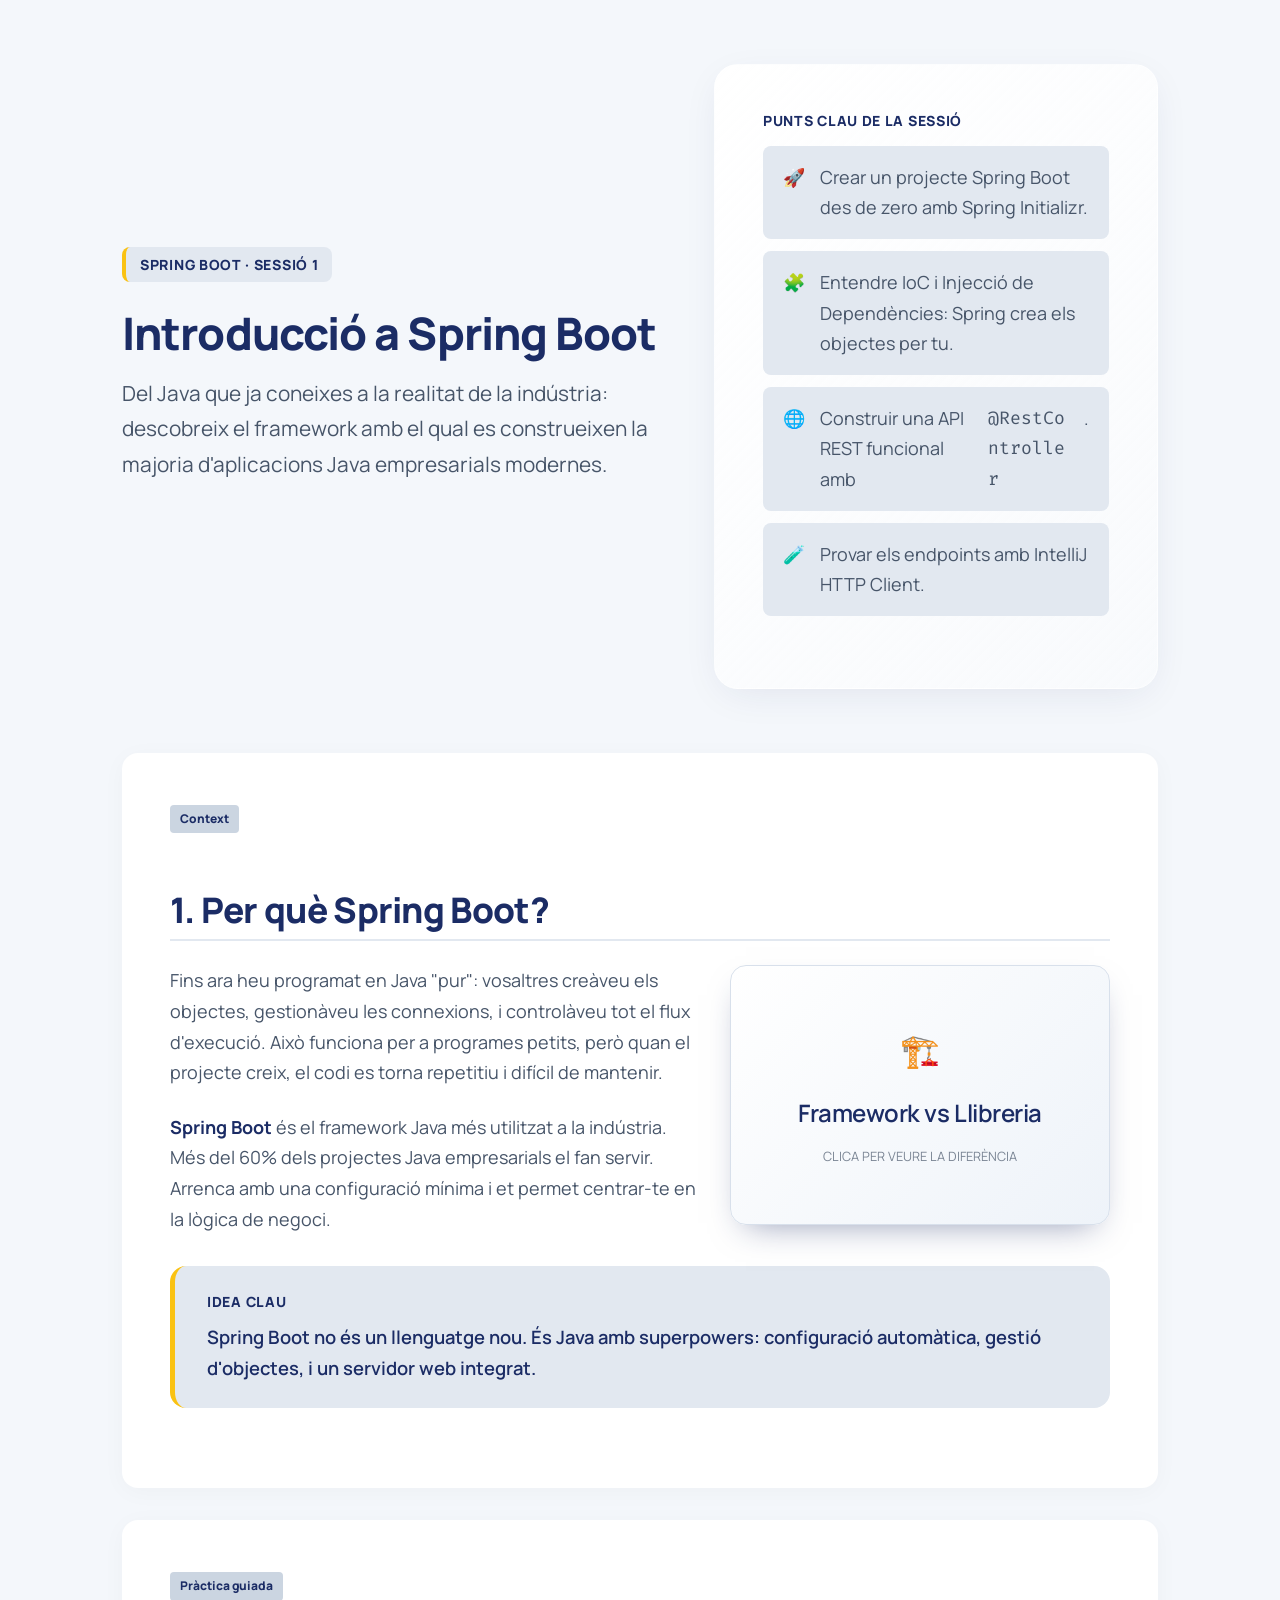
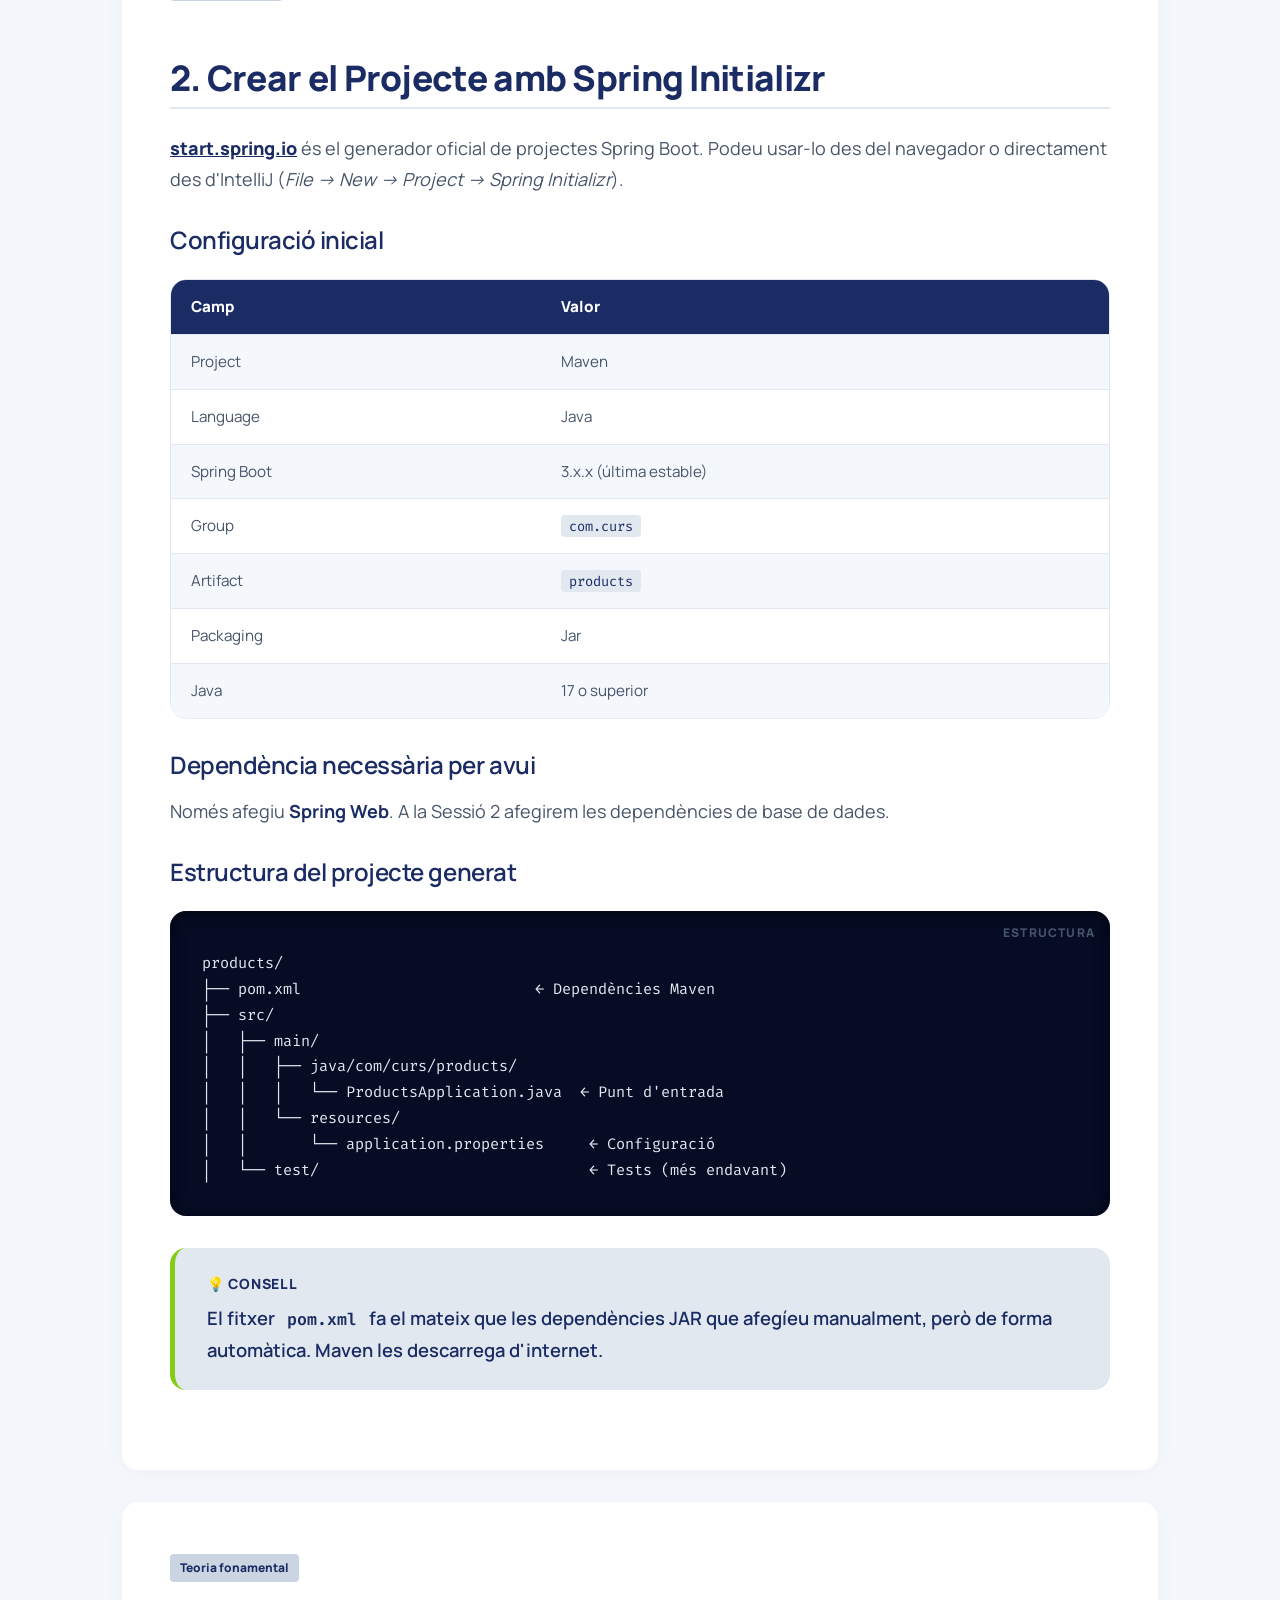
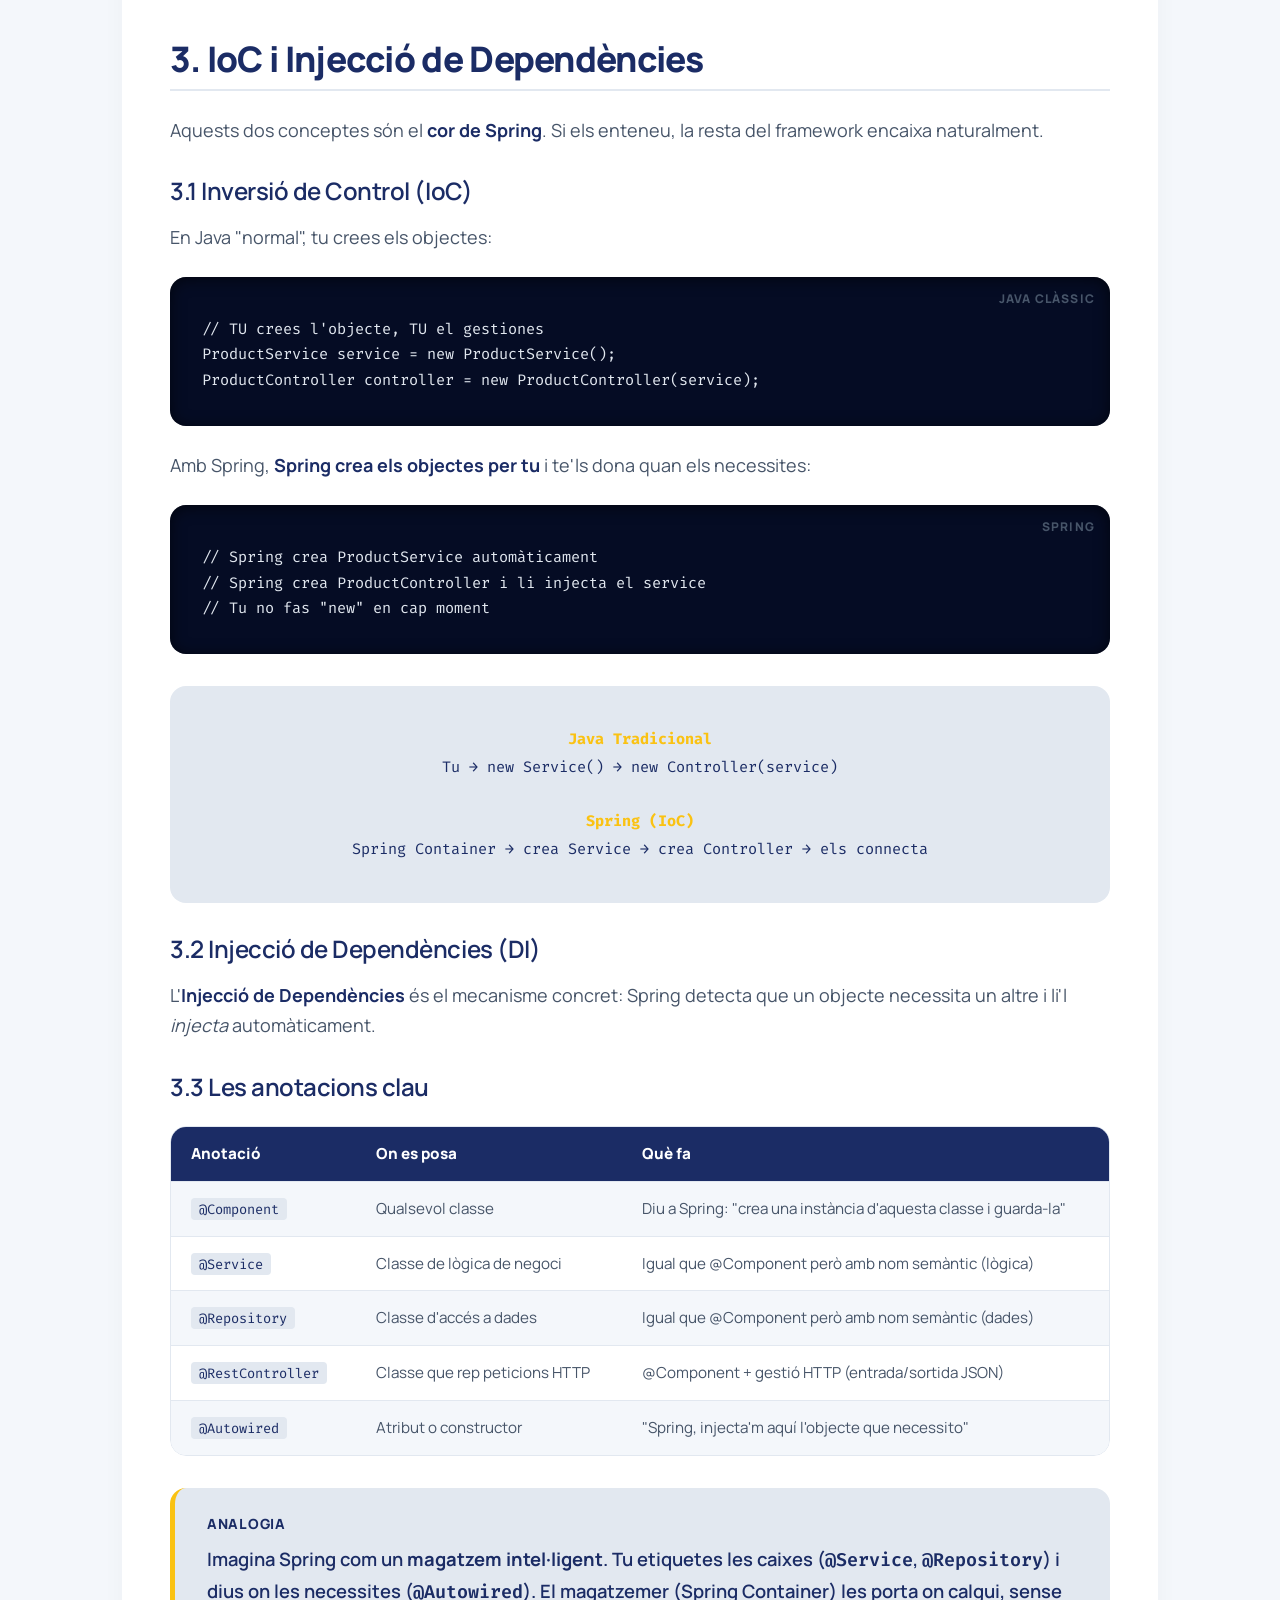
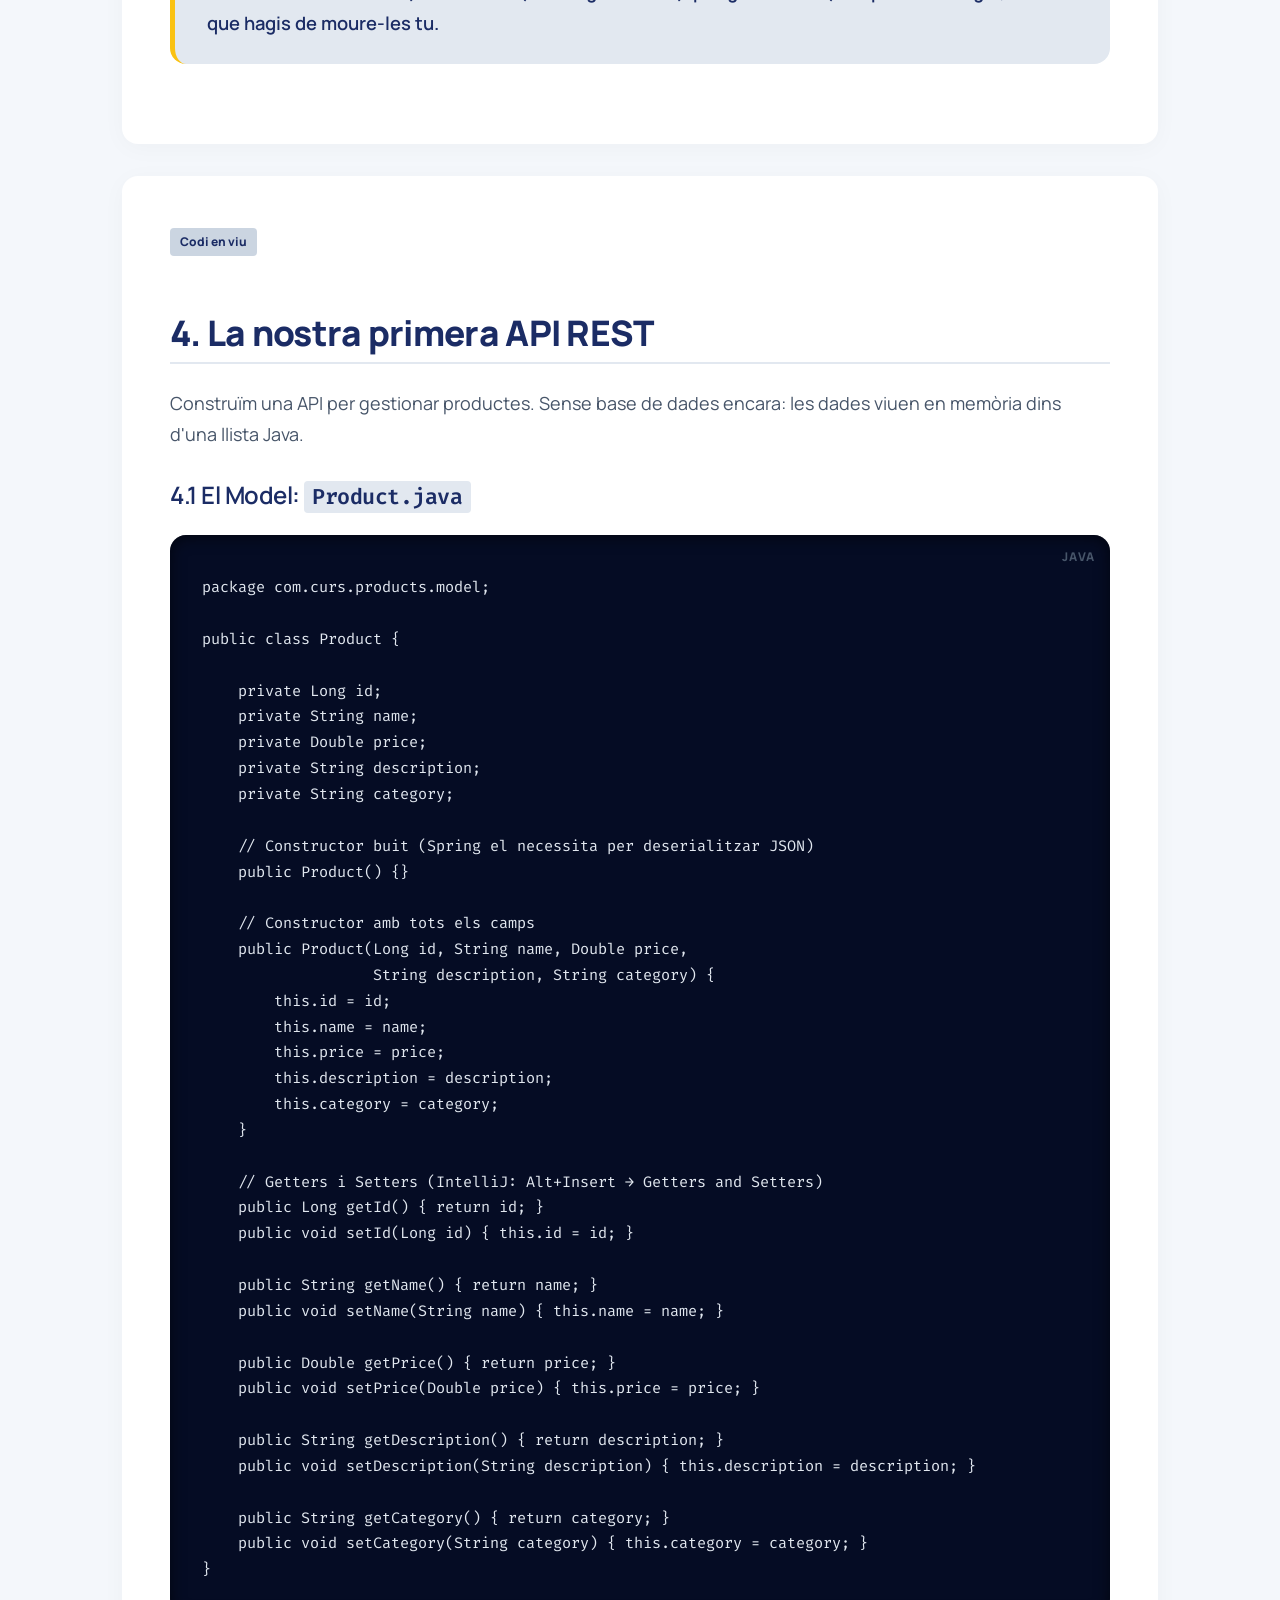
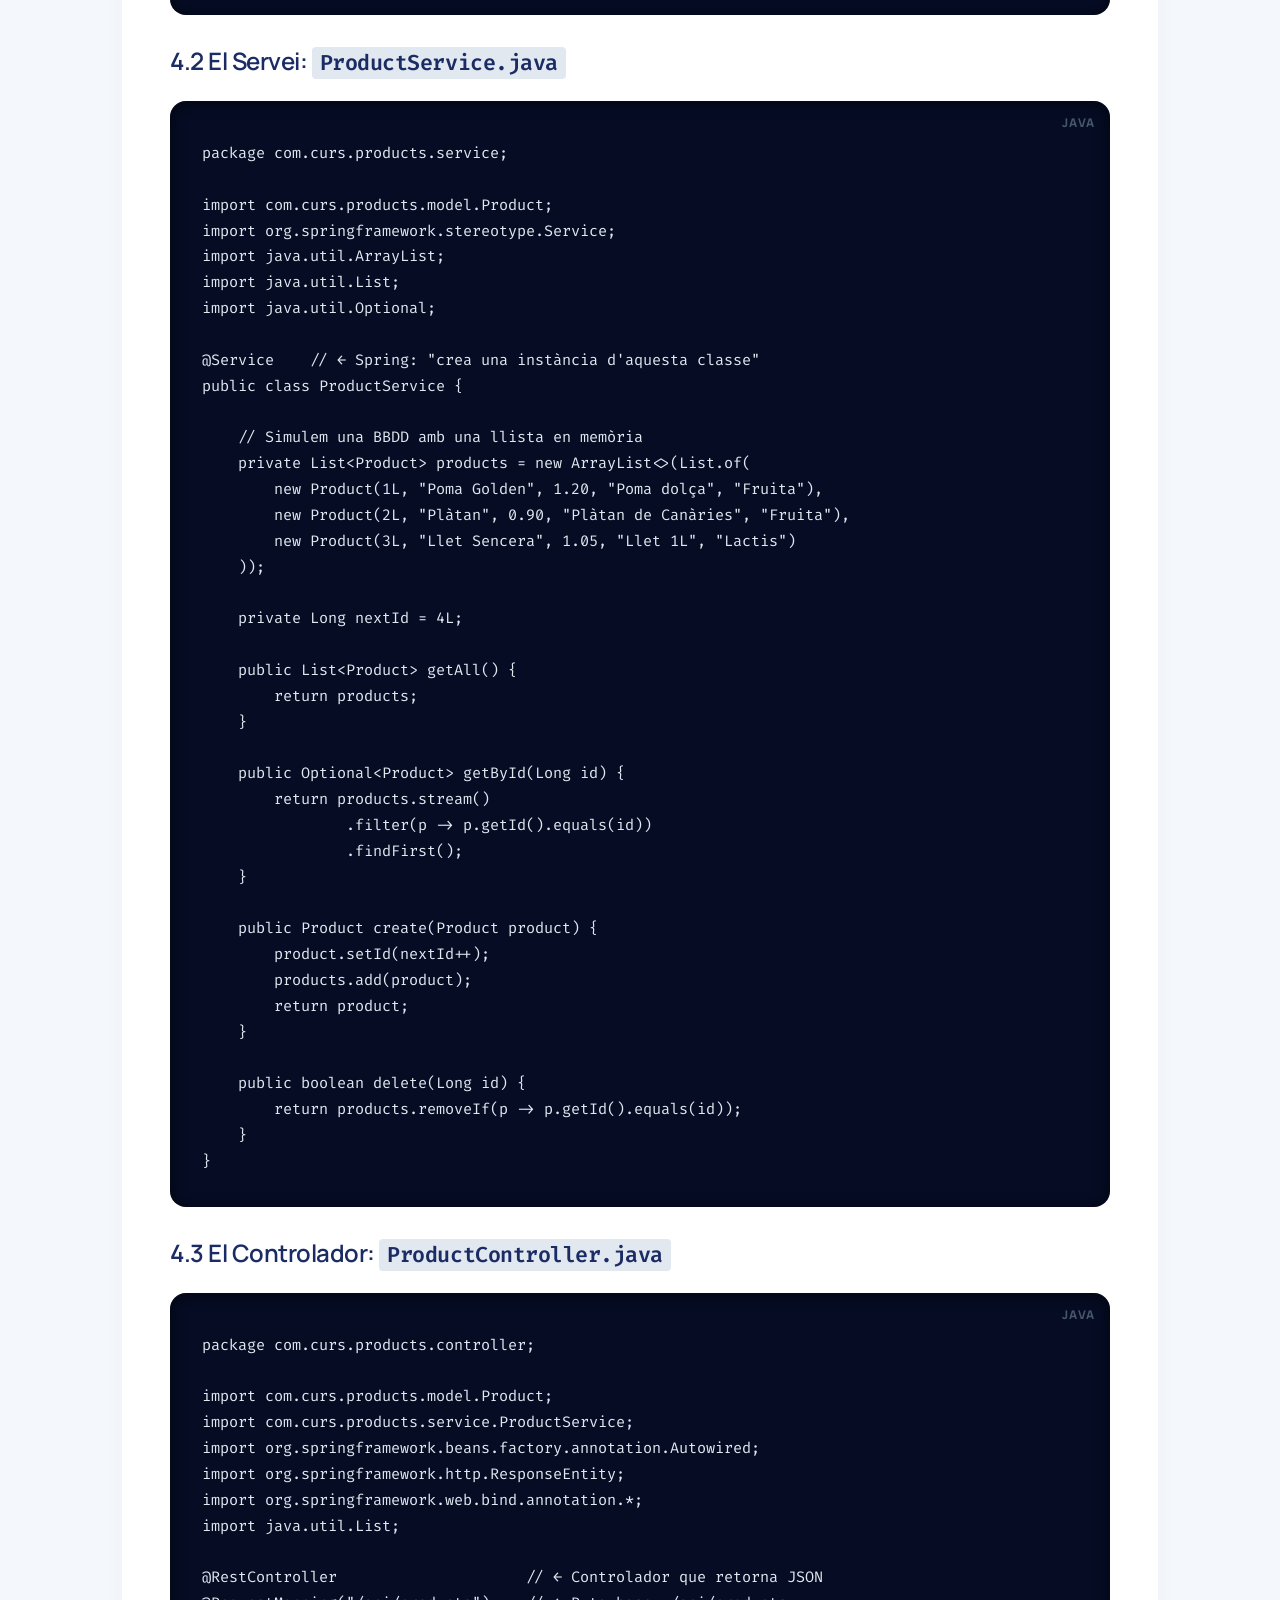
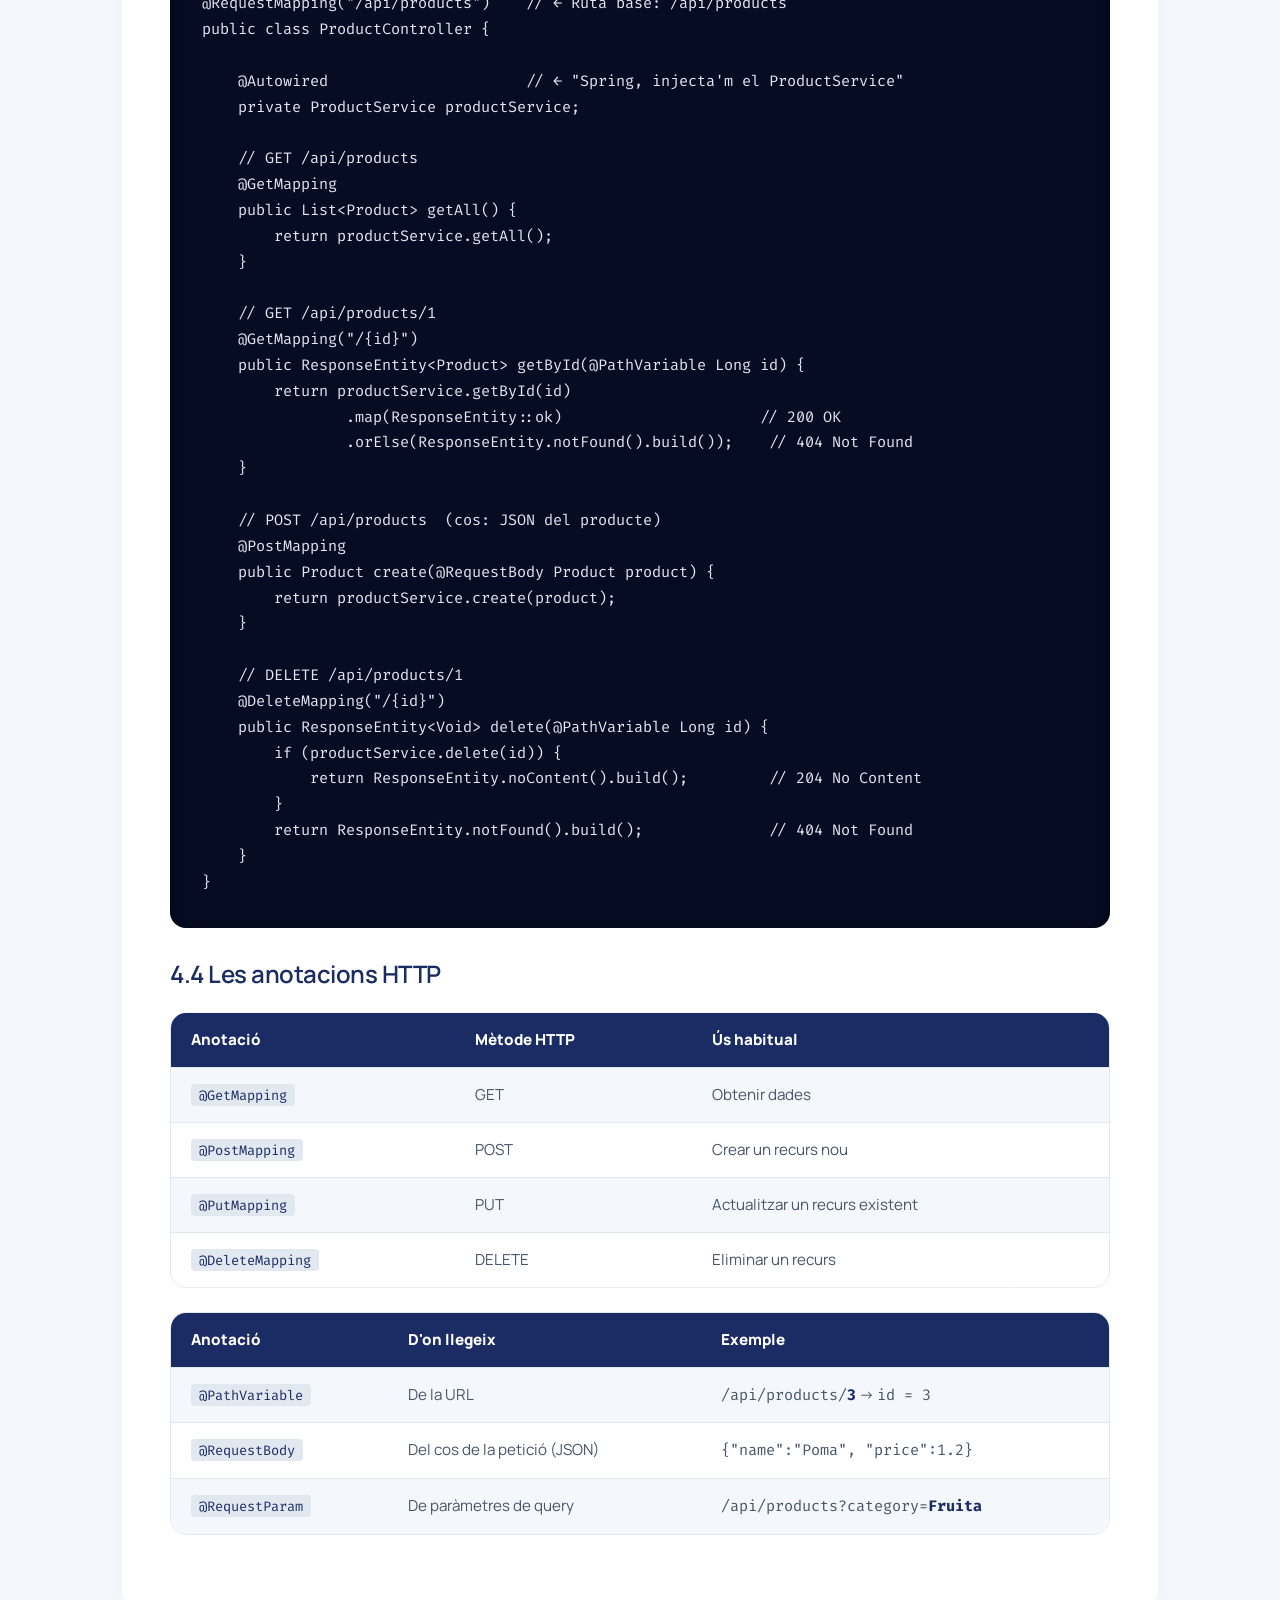
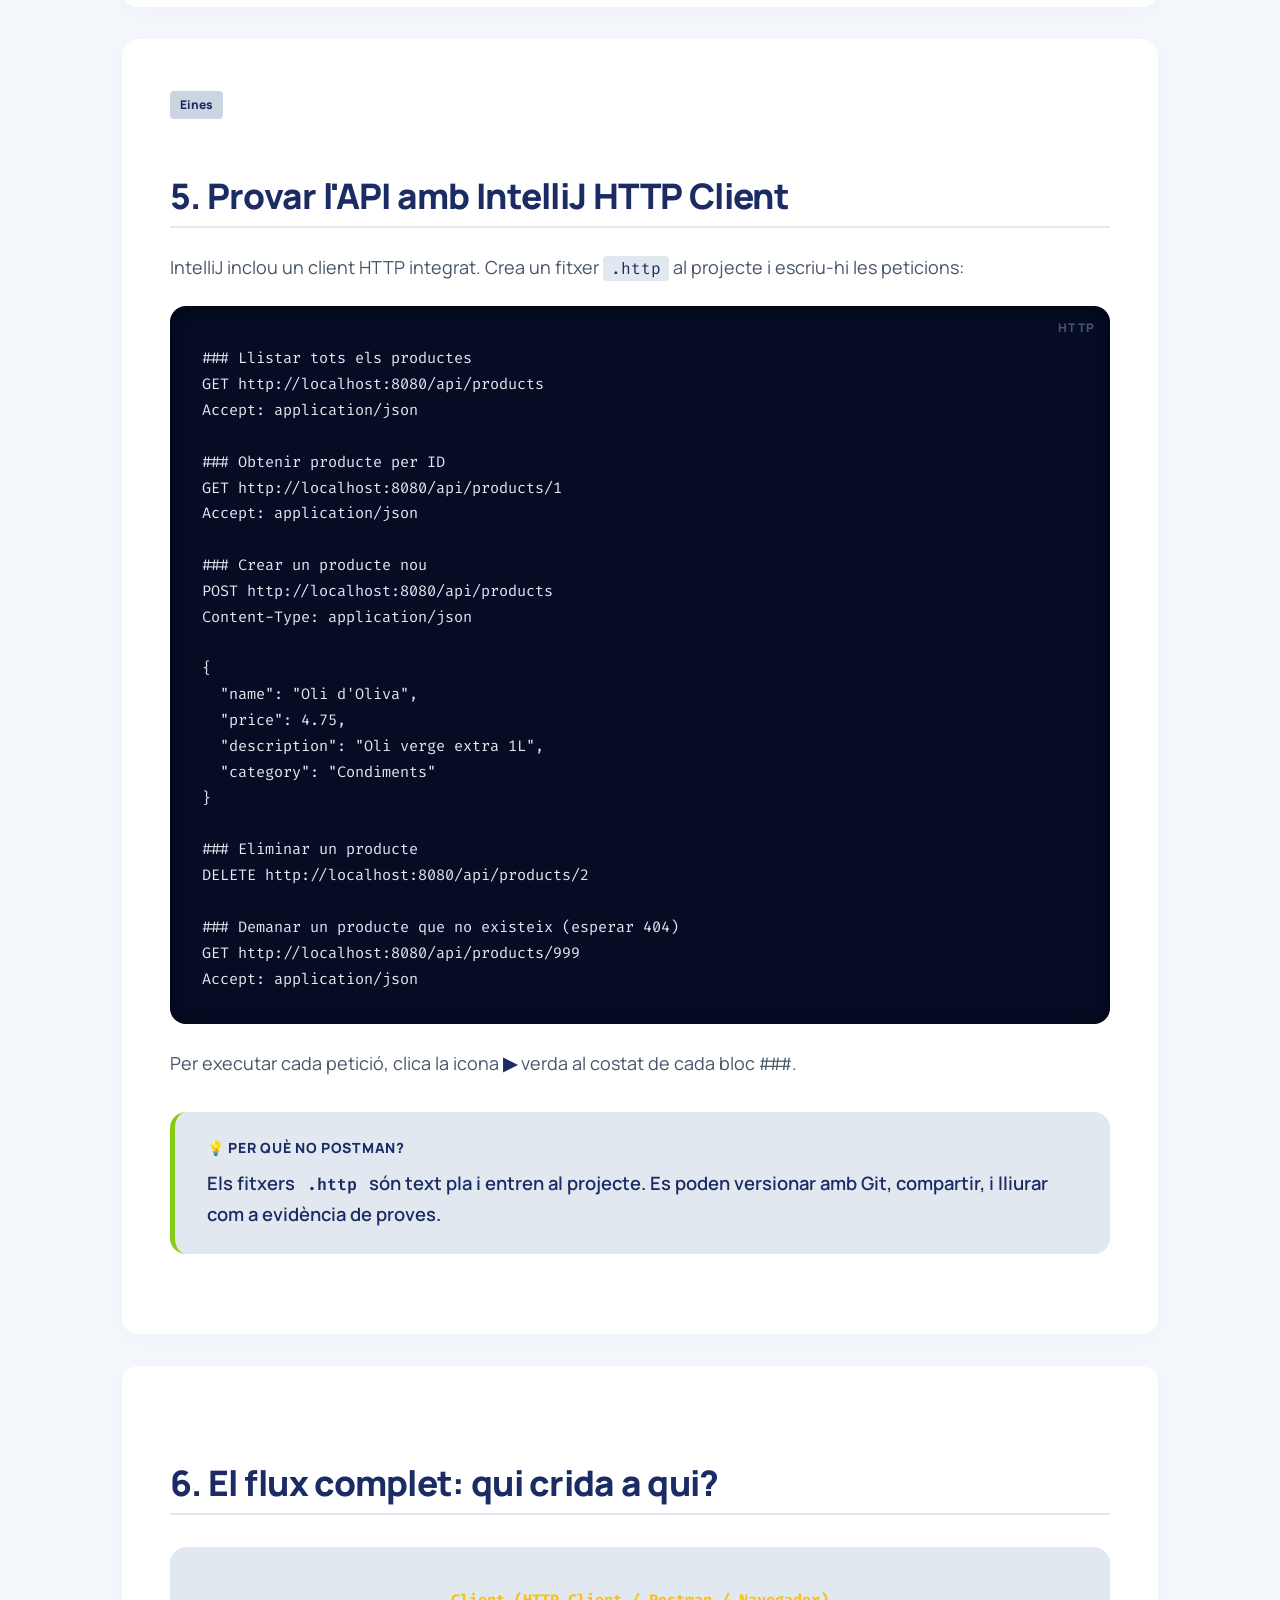
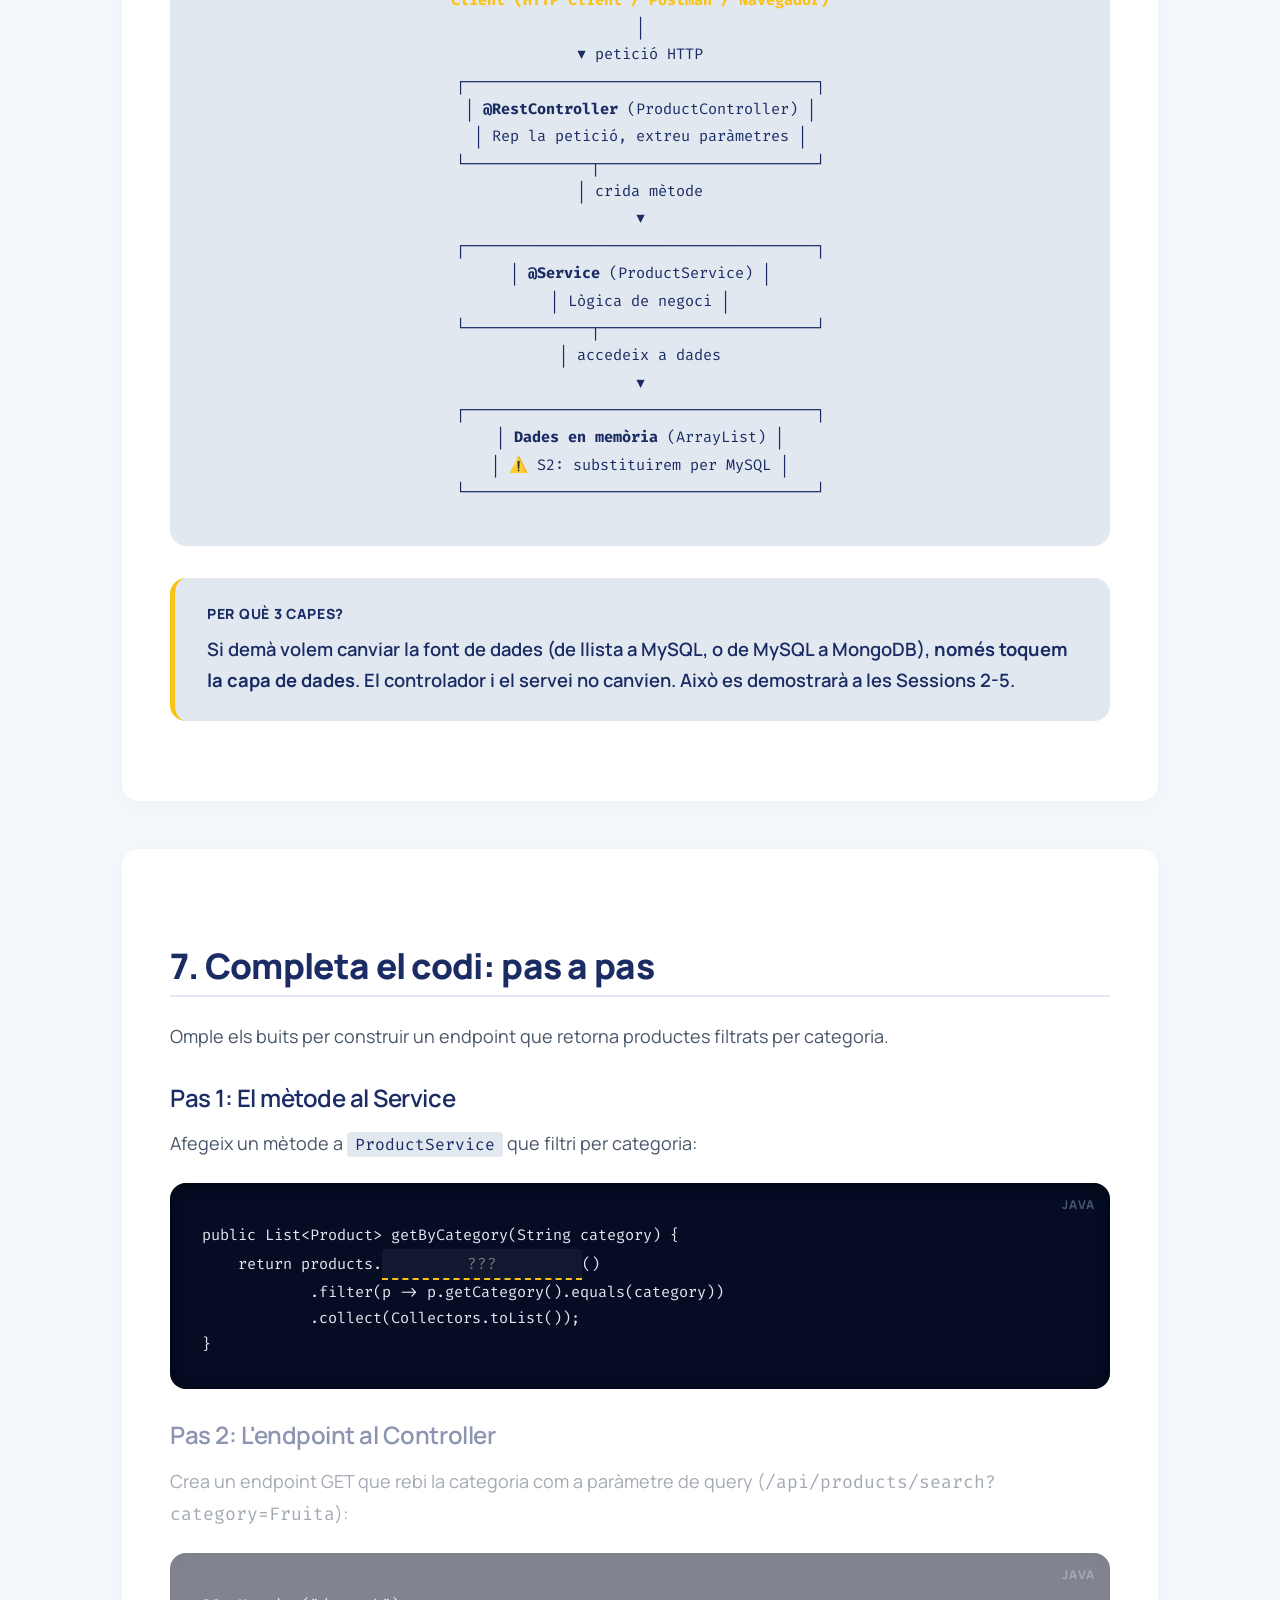
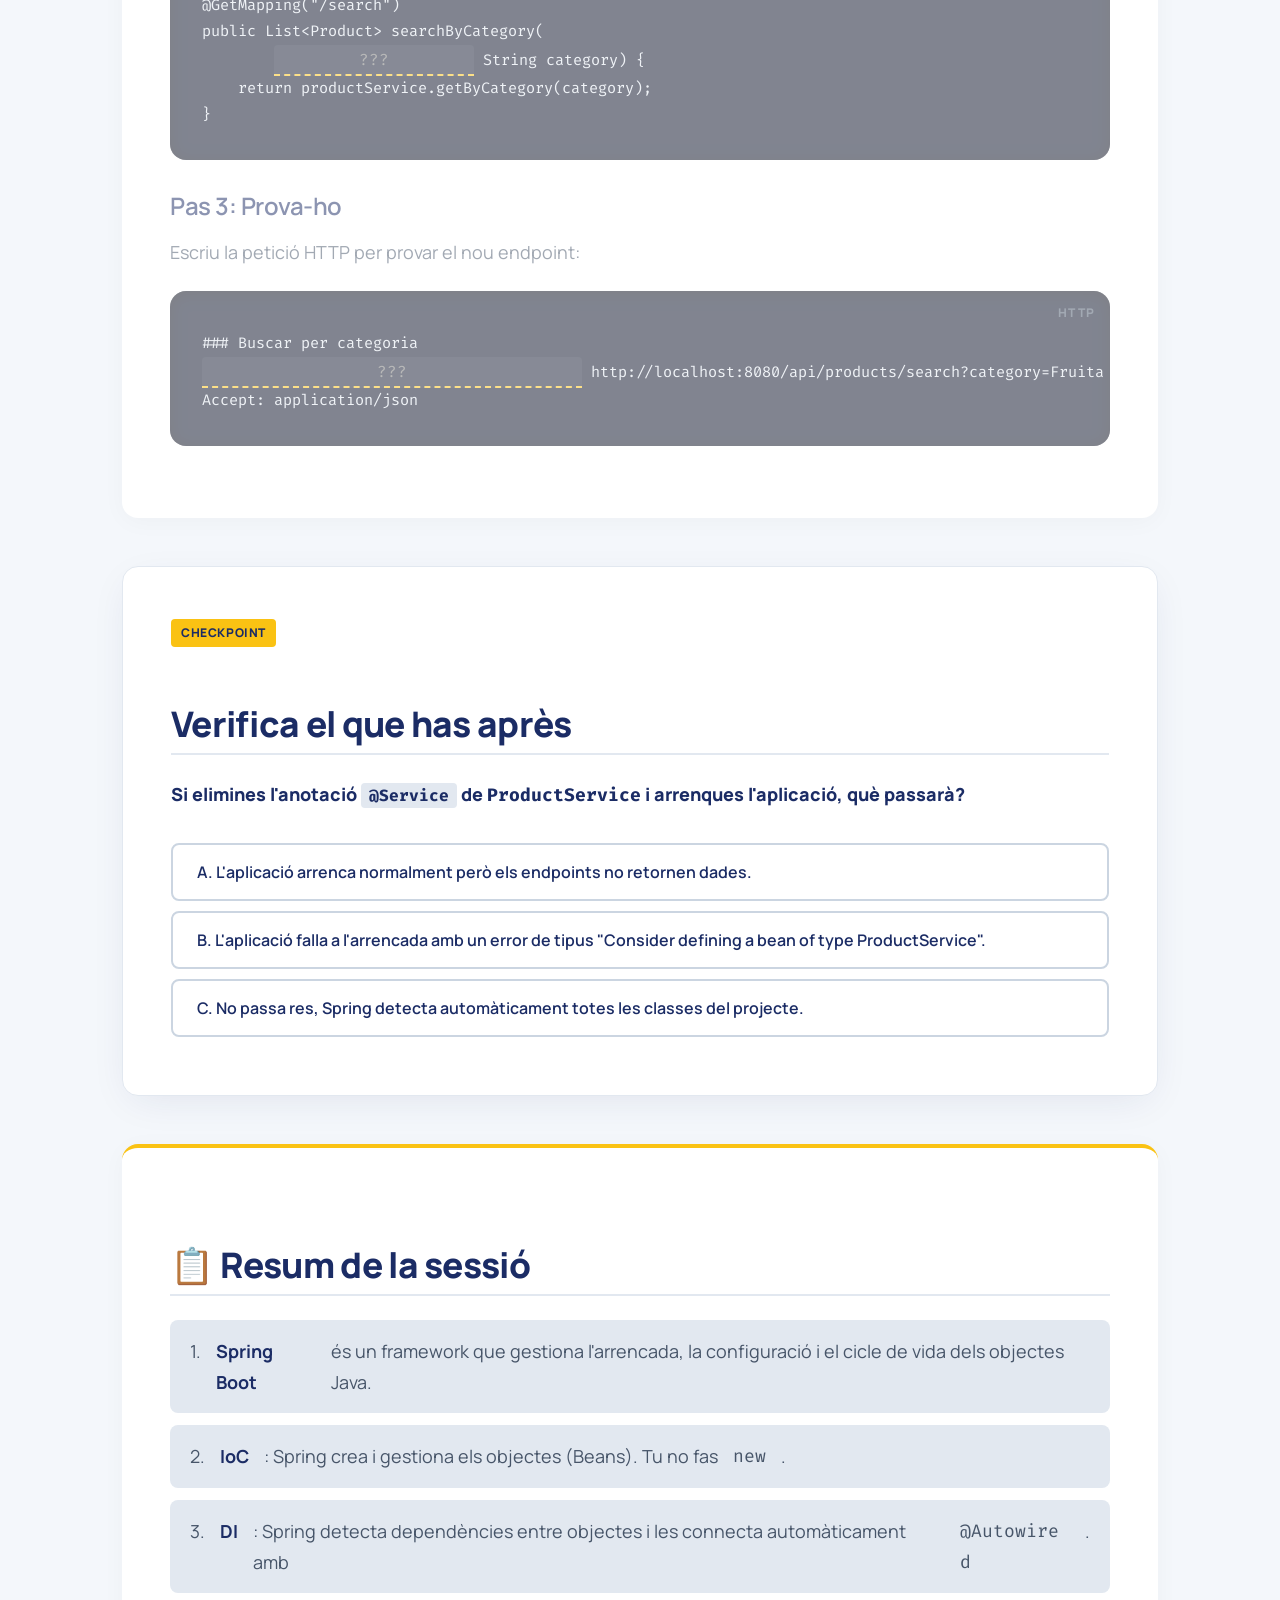
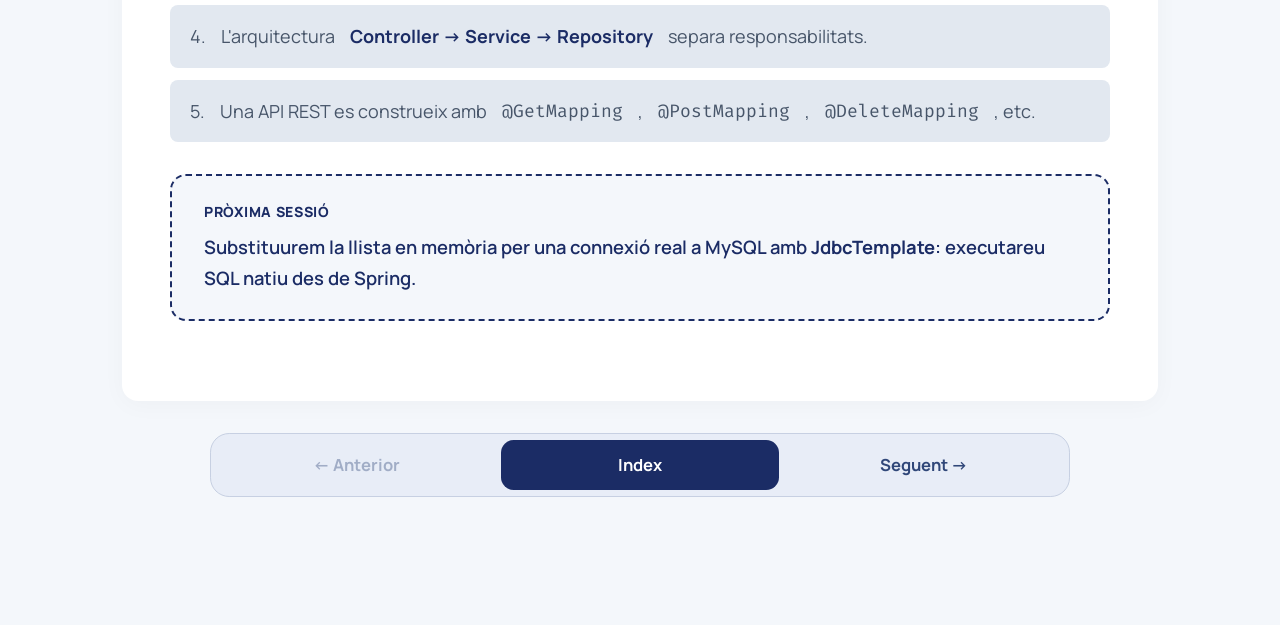
==== commit 9a046bf3: "Refactor comparison table styles and add session navigation component - Updated styles for the compa" ====
--- a/Sessio 1/S01_Introduccio_Spring_Boot.html
+++ b/Sessio 1/S01_Introduccio_Spring_Boot.html
@@ -1,89 +1,173 @@
-<!DOCTYPE html>
+<!doctype html>
 <html lang="ca">
-<head>
-    <meta charset="UTF-8">
-    <meta name="viewport" content="width=device-width, initial-scale=1.0">
+  <head>
+    <meta charset="UTF-8" />
+    <meta name="viewport" content="width=device-width, initial-scale=1.0" />
     <title>Sessió 1: Introducció a Spring Boot</title>
-    <link href="https://fonts.googleapis.com/css2?family=Manrope:wght@400;500;600;800&family=Fira+Code&display=swap" rel="stylesheet">
-    <link rel='stylesheet' href='../styles.css'>
-</head>
-<body class='page-session'>
-
+    <link
+      href="https://fonts.googleapis.com/css2?family=Manrope:wght@400;500;600;800&family=Fira+Code&display=swap"
+      rel="stylesheet"
+    />
+    <link rel="stylesheet" href="../styles.css" />
+  </head>
+  <body class="page-session">
     <div class="container">
-
-        <!-- HERO SECTION -->
-        <header class="hero-section">
-            <div class="hero-text">
-                <span class="label badge">Spring Boot · Sessió 1</span>
-                <h1>Introducció a Spring Boot</h1>
-                <p style="font-size:1.3rem;">Del Java que ja coneixes a la realitat de la indústria: descobreix el framework amb el qual es construeixen la majoria d'aplicacions Java empresarials modernes.</p>
+      <!-- HERO SECTION -->
+      <header class="hero-section">
+        <div class="hero-text">
+          <span class="label badge">Spring Boot · Sessió 1</span>
+          <h1>Introducció a Spring Boot</h1>
+          <p style="font-size: 1.3rem">
+            Del Java que ja coneixes a la realitat de la indústria: descobreix
+            el framework amb el qual es construeixen la majoria d'aplicacions
+            Java empresarials modernes.
+          </p>
+        </div>
+
+        <div class="hero-glass-card shadow-ambient">
+          <h3 class="label">Punts Clau de la Sessió</h3>
+          <ul class="scholarly-list">
+            <li>
+              <span>🚀</span> Crear un projecte Spring Boot des de zero amb
+              Spring Initializr.
+            </li>
+            <li>
+              <span>🧩</span> Entendre IoC i Injecció de Dependències: Spring
+              crea els objectes per tu.
+            </li>
+            <li>
+              <span>🌐</span> Construir una API REST funcional amb
+              <code>@RestController</code>.
+            </li>
+            <li>
+              <span>🧪</span> Provar els endpoints amb IntelliJ HTTP Client.
+            </li>
+          </ul>
+        </div>
+      </header>
+
+      <!-- BLOC 1: QUÈ ÉS SPRING BOOT -->
+      <section class="content-block">
+        <span class="tag">Context</span>
+        <h2>1. Per què Spring Boot?</h2>
+
+        <div
+          class="flashcard-wrapper"
+          onclick="this.classList.toggle('flipped')"
+        >
+          <div class="flashcard-inner">
+            <div class="fc-face fc-front">
+              <div class="fc-icon">🏗️</div>
+              <h3>Framework vs Llibreria</h3>
+              <span
+                style="
+                  font-size: 0.8rem;
+                  opacity: 0.7;
+                  margin-top: 10px;
+                  text-transform: uppercase;
+                "
+                >Clica per veure la diferència</span
+              >
             </div>
-
-            <div class="hero-glass-card shadow-ambient">
-                <h3 class="label">Punts Clau de la Sessió</h3>
-                <ul class="scholarly-list">
-                    <li><span>🚀</span> Crear un projecte Spring Boot des de zero amb Spring Initializr.</li>
-                    <li><span>🧩</span> Entendre IoC i Injecció de Dependències: Spring crea els objectes per tu.</li>
-                    <li><span>🌐</span> Construir una API REST funcional amb <code>@RestController</code>.</li>
-                    <li><span>🧪</span> Provar els endpoints amb IntelliJ HTTP Client.</li>
-                </ul>
+            <div class="fc-face fc-back">
+              <p>
+                <strong>Llibreria:</strong> Tu crides el codi (ex:
+                <code>Math.random()</code>).<br /><br /><strong
+                  >Framework:</strong
+                >
+                El framework crida el teu codi. Tu defineixes <em>què</em> fa,
+                Spring decideix <em>quan</em> i <em>com</em> s'executa.
+              </p>
             </div>
-        </header>
-
-
-        <!-- BLOC 1: QUÈ ÉS SPRING BOOT -->
-        <section class="content-block">
-            <span class="tag">Context</span>
-            <h2>1. Per què Spring Boot?</h2>
-
-            <div class="flashcard-wrapper" onclick="this.classList.toggle('flipped')">
-                <div class="flashcard-inner">
-                    <div class="fc-face fc-front">
-                        <div class="fc-icon">🏗️</div>
-                        <h3>Framework vs Llibreria</h3>
-                        <span style="font-size:0.8rem; opacity:0.7; margin-top:10px; text-transform:uppercase;">Clica per veure la diferència</span>
-                    </div>
-                    <div class="fc-face fc-back">
-                        <p><strong>Llibreria:</strong> Tu crides el codi (ex: <code>Math.random()</code>).<br><br><strong>Framework:</strong> El framework crida el teu codi. Tu defineixes <em>què</em> fa, Spring decideix <em>quan</em> i <em>com</em> s'executa.</p>
-                    </div>
-                </div>
-            </div>
-
-            <p>Fins ara heu programat en Java "pur": vosaltres creàveu els objectes, gestionàveu les connexions, i controlàveu tot el flux d'execució. Això funciona per a programes petits, però quan el projecte creix, el codi es torna repetitiu i difícil de mantenir.</p>
-
-            <p><strong>Spring Boot</strong> és el framework Java més utilitzat a la indústria. Més del 60% dels projectes Java empresarials el fan servir. Arrenca amb una configuració mínima i et permet centrar-te en la lògica de negoci.</p>
-
-            <div class="callout">
-                <span class="label" style="display:block; margin-bottom: 8px;">Idea clau</span>
-                Spring Boot no és un llenguatge nou. És Java amb superpowers: configuració automàtica, gestió d'objectes, i un servidor web integrat.
-            </div>
-        </section>
-
-
-        <!-- BLOC 2: CREAR EL PROJECTE -->
-        <section class="content-block">
-            <span class="tag">Pràctica guiada</span>
-            <h2>2. Crear el Projecte amb Spring Initializr</h2>
-
-            <p><a href="https://start.spring.io" target="_blank" style="color:var(--primary); font-weight:800;">start.spring.io</a> és el generador oficial de projectes Spring Boot. Podeu usar-lo des del navegador o directament des d'IntelliJ (<em>File → New → Project → Spring Initializr</em>).</p>
-
-            <h3>Configuració inicial</h3>
-            <table class="comparison-table">
-                <tr><th>Camp</th><th>Valor</th></tr>
-                <tr><td>Project</td><td>Maven</td></tr>
-                <tr><td>Language</td><td>Java</td></tr>
-                <tr><td>Spring Boot</td><td>3.x.x (última estable)</td></tr>
-                <tr><td>Group</td><td><span class="inline-code">com.curs</span></td></tr>
-                <tr><td>Artifact</td><td><span class="inline-code">products</span></td></tr>
-                <tr><td>Packaging</td><td>Jar</td></tr>
-                <tr><td>Java</td><td>17 o superior</td></tr>
-            </table>
-
-            <h3>Dependència necessària per avui</h3>
-            <p>Només afegiu <strong>Spring Web</strong>. A la Sessió 2 afegirem les dependències de base de dades.</p>
-
-            <h3>Estructura del projecte generat</h3>
-            <pre data-lang="ESTRUCTURA"><code>products/
+          </div>
+        </div>
+
+        <p>
+          Fins ara heu programat en Java "pur": vosaltres creàveu els objectes,
+          gestionàveu les connexions, i controlàveu tot el flux d'execució. Això
+          funciona per a programes petits, però quan el projecte creix, el codi
+          es torna repetitiu i difícil de mantenir.
+        </p>
+
+        <p>
+          <strong>Spring Boot</strong> és el framework Java més utilitzat a la
+          indústria. Més del 60% dels projectes Java empresarials el fan servir.
+          Arrenca amb una configuració mínima i et permet centrar-te en la
+          lògica de negoci.
+        </p>
+
+        <div class="callout">
+          <span class="label" style="display: block; margin-bottom: 8px"
+            >Idea clau</span
+          >
+          Spring Boot no és un llenguatge nou. És Java amb superpowers:
+          configuració automàtica, gestió d'objectes, i un servidor web
+          integrat.
+        </div>
+      </section>
+
+      <!-- BLOC 2: CREAR EL PROJECTE -->
+      <section class="content-block">
+        <span class="tag">Pràctica guiada</span>
+        <h2>2. Crear el Projecte amb Spring Initializr</h2>
+
+        <p>
+          <a
+            href="https://start.spring.io"
+            target="_blank"
+            style="color: var(--primary); font-weight: 800"
+            >start.spring.io</a
+          >
+          és el generador oficial de projectes Spring Boot. Podeu usar-lo des
+          del navegador o directament des d'IntelliJ (<em
+            >File → New → Project → Spring Initializr</em
+          >).
+        </p>
+
+        <h3>Configuració inicial</h3>
+        <table class="comparison-table">
+          <tr>
+            <th>Camp</th>
+            <th>Valor</th>
+          </tr>
+          <tr>
+            <td>Project</td>
+            <td>Maven</td>
+          </tr>
+          <tr>
+            <td>Language</td>
+            <td>Java</td>
+          </tr>
+          <tr>
+            <td>Spring Boot</td>
+            <td>3.x.x (última estable)</td>
+          </tr>
+          <tr>
+            <td>Group</td>
+            <td><span class="inline-code">com.curs</span></td>
+          </tr>
+          <tr>
+            <td>Artifact</td>
+            <td><span class="inline-code">products</span></td>
+          </tr>
+          <tr>
+            <td>Packaging</td>
+            <td>Jar</td>
+          </tr>
+          <tr>
+            <td>Java</td>
+            <td>17 o superior</td>
+          </tr>
+        </table>
+
+        <h3>Dependència necessària per avui</h3>
+        <p>
+          Només afegiu <strong>Spring Web</strong>. A la Sessió 2 afegirem les
+          dependències de base de dades.
+        </p>
+
+        <h3>Estructura del projecte generat</h3>
+        <pre data-lang="ESTRUCTURA"><code>products/
 ├── pom.xml                          ← Dependències Maven
 ├── src/
 │   ├── main/
@@ -94,87 +178,119 @@
 │   └── test/                              ← Tests (més endavant)
 </code></pre>
 
-            <div class="callout tip">
-                <span class="label" style="display:block; margin-bottom: 8px;">💡 Consell</span>
-                El fitxer <span class="inline-code">pom.xml</span> fa el mateix que les dependències JAR que afegíeu manualment, però de forma automàtica. Maven les descarrega d'internet.
-            </div>
-        </section>
-
-
-        <!-- BLOC 3: IoC i DI -->
-        <section class="content-block">
-            <span class="tag">Teoria fonamental</span>
-            <h2>3. IoC i Injecció de Dependències</h2>
-
-            <p>Aquests dos conceptes són el <strong>cor de Spring</strong>. Si els enteneu, la resta del framework encaixa naturalment.</p>
-
-            <h3>3.1 Inversió de Control (IoC)</h3>
-            <p>En Java "normal", tu crees els objectes:</p>
-            <pre data-lang="JAVA CLÀSSIC"><code>// TU crees l'objecte, TU el gestiones
+        <div class="callout tip">
+          <span class="label" style="display: block; margin-bottom: 8px"
+            >💡 Consell</span
+          >
+          El fitxer <span class="inline-code">pom.xml</span> fa el mateix que
+          les dependències JAR que afegíeu manualment, però de forma automàtica.
+          Maven les descarrega d'internet.
+        </div>
+      </section>
+
+      <!-- BLOC 3: IoC i DI -->
+      <section class="content-block">
+        <span class="tag">Teoria fonamental</span>
+        <h2>3. IoC i Injecció de Dependències</h2>
+
+        <p>
+          Aquests dos conceptes són el <strong>cor de Spring</strong>. Si els
+          enteneu, la resta del framework encaixa naturalment.
+        </p>
+
+        <h3>3.1 Inversió de Control (IoC)</h3>
+        <p>En Java "normal", tu crees els objectes:</p>
+        <pre
+          data-lang="JAVA CLÀSSIC"
+        ><code>// TU crees l'objecte, TU el gestiones
 ProductService service = new ProductService();
 ProductController controller = new ProductController(service);</code></pre>
 
-            <p>Amb Spring, <strong>Spring crea els objectes per tu</strong> i te'ls dona quan els necessites:</p>
-            <pre data-lang="SPRING"><code>// Spring crea ProductService automàticament
+        <p>
+          Amb Spring, <strong>Spring crea els objectes per tu</strong> i te'ls
+          dona quan els necessites:
+        </p>
+        <pre
+          data-lang="SPRING"
+        ><code>// Spring crea ProductService automàticament
 // Spring crea ProductController i li injecta el service
 // Tu no fas "new" en cap moment</code></pre>
 
-            <div class="diagram-block">
-                <strong style="color:var(--secondary);">Java Tradicional</strong><br>
-                Tu → new Service() → new Controller(service)<br><br>
-                <strong style="color:var(--secondary);">Spring (IoC)</strong><br>
-                Spring Container → crea Service → crea Controller → els connecta
-            </div>
-
-            <h3>3.2 Injecció de Dependències (DI)</h3>
-            <p>L'<strong>Injecció de Dependències</strong> és el mecanisme concret: Spring detecta que un objecte necessita un altre i li'l <em>injecta</em> automàticament.</p>
-
-            <h3>3.3 Les anotacions clau</h3>
-            <table class="comparison-table">
-                <tr><th>Anotació</th><th>On es posa</th><th>Què fa</th></tr>
-                <tr>
-                    <td><span class="inline-code">@Component</span></td>
-                    <td>Qualsevol classe</td>
-                    <td>Diu a Spring: "crea una instància d'aquesta classe i guarda-la"</td>
-                </tr>
-                <tr>
-                    <td><span class="inline-code">@Service</span></td>
-                    <td>Classe de lògica de negoci</td>
-                    <td>Igual que @Component però amb nom semàntic (lògica)</td>
-                </tr>
-                <tr>
-                    <td><span class="inline-code">@Repository</span></td>
-                    <td>Classe d'accés a dades</td>
-                    <td>Igual que @Component però amb nom semàntic (dades)</td>
-                </tr>
-                <tr>
-                    <td><span class="inline-code">@RestController</span></td>
-                    <td>Classe que rep peticions HTTP</td>
-                    <td>@Component + gestió HTTP (entrada/sortida JSON)</td>
-                </tr>
-                <tr>
-                    <td><span class="inline-code">@Autowired</span></td>
-                    <td>Atribut o constructor</td>
-                    <td>"Spring, injecta'm aquí l'objecte que necessito"</td>
-                </tr>
-            </table>
-
-            <div class="callout">
-                <span class="label" style="display:block; margin-bottom: 8px;">Analogia</span>
-                Imagina Spring com un <strong>magatzem intel·ligent</strong>. Tu etiquetes les caixes (<code>@Service</code>, <code>@Repository</code>) i dius on les necessites (<code>@Autowired</code>). El magatzemer (Spring Container) les porta on calgui, sense que hagis de moure-les tu.
-            </div>
-        </section>
-
-
-        <!-- BLOC 4: PRIMER ENDPOINT REST -->
-        <section class="content-block">
-            <span class="tag">Codi en viu</span>
-            <h2>4. La nostra primera API REST</h2>
-
-            <p>Construïm una API per gestionar productes. Sense base de dades encara: les dades viuen en memòria dins d'una llista Java.</p>
-
-            <h3>4.1 El Model: <span class="inline-code">Product.java</span></h3>
-            <pre data-lang="JAVA"><code>package com.curs.products.model;
+        <div class="diagram-block">
+          <strong style="color: var(--secondary)">Java Tradicional</strong
+          ><br />
+          Tu → new Service() → new Controller(service)<br /><br />
+          <strong style="color: var(--secondary)">Spring (IoC)</strong><br />
+          Spring Container → crea Service → crea Controller → els connecta
+        </div>
+
+        <h3>3.2 Injecció de Dependències (DI)</h3>
+        <p>
+          L'<strong>Injecció de Dependències</strong> és el mecanisme concret:
+          Spring detecta que un objecte necessita un altre i li'l
+          <em>injecta</em> automàticament.
+        </p>
+
+        <h3>3.3 Les anotacions clau</h3>
+        <table class="comparison-table">
+          <tr>
+            <th>Anotació</th>
+            <th>On es posa</th>
+            <th>Què fa</th>
+          </tr>
+          <tr>
+            <td><span class="inline-code">@Component</span></td>
+            <td>Qualsevol classe</td>
+            <td>
+              Diu a Spring: "crea una instància d'aquesta classe i guarda-la"
+            </td>
+          </tr>
+          <tr>
+            <td><span class="inline-code">@Service</span></td>
+            <td>Classe de lògica de negoci</td>
+            <td>Igual que @Component però amb nom semàntic (lògica)</td>
+          </tr>
+          <tr>
+            <td><span class="inline-code">@Repository</span></td>
+            <td>Classe d'accés a dades</td>
+            <td>Igual que @Component però amb nom semàntic (dades)</td>
+          </tr>
+          <tr>
+            <td><span class="inline-code">@RestController</span></td>
+            <td>Classe que rep peticions HTTP</td>
+            <td>@Component + gestió HTTP (entrada/sortida JSON)</td>
+          </tr>
+          <tr>
+            <td><span class="inline-code">@Autowired</span></td>
+            <td>Atribut o constructor</td>
+            <td>"Spring, injecta'm aquí l'objecte que necessito"</td>
+          </tr>
+        </table>
+
+        <div class="callout">
+          <span class="label" style="display: block; margin-bottom: 8px"
+            >Analogia</span
+          >
+          Imagina Spring com un <strong>magatzem intel·ligent</strong>. Tu
+          etiquetes les caixes (<code>@Service</code>, <code>@Repository</code>)
+          i dius on les necessites (<code>@Autowired</code>). El magatzemer
+          (Spring Container) les porta on calgui, sense que hagis de moure-les
+          tu.
+        </div>
+      </section>
+
+      <!-- BLOC 4: PRIMER ENDPOINT REST -->
+      <section class="content-block">
+        <span class="tag">Codi en viu</span>
+        <h2>4. La nostra primera API REST</h2>
+
+        <p>
+          Construïm una API per gestionar productes. Sense base de dades encara:
+          les dades viuen en memòria dins d'una llista Java.
+        </p>
+
+        <h3>4.1 El Model: <span class="inline-code">Product.java</span></h3>
+        <pre data-lang="JAVA"><code>package com.curs.products.model;
 
 public class Product {
 
@@ -214,8 +330,10 @@
     public void setCategory(String category) { this.category = category; }
 }</code></pre>
 
-            <h3>4.2 El Servei: <span class="inline-code">ProductService.java</span></h3>
-            <pre data-lang="JAVA"><code>package com.curs.products.service;
+        <h3>
+          4.2 El Servei: <span class="inline-code">ProductService.java</span>
+        </h3>
+        <pre data-lang="JAVA"><code>package com.curs.products.service;
 
 import com.curs.products.model.Product;
 import org.springframework.stereotype.Service;
@@ -256,8 +374,11 @@
     }
 }</code></pre>
 
-            <h3>4.3 El Controlador: <span class="inline-code">ProductController.java</span></h3>
-            <pre data-lang="JAVA"><code>package com.curs.products.controller;
+        <h3>
+          4.3 El Controlador:
+          <span class="inline-code">ProductController.java</span>
+        </h3>
+        <pre data-lang="JAVA"><code>package com.curs.products.controller;
 
 import com.curs.products.model.Product;
 import com.curs.products.service.ProductService;
@@ -303,44 +424,76 @@
     }
 }</code></pre>
 
-            <h3>4.4 Les anotacions HTTP</h3>
-            <table class="comparison-table">
-                <tr><th>Anotació</th><th>Mètode HTTP</th><th>Ús habitual</th></tr>
-                <tr><td><span class="inline-code">@GetMapping</span></td><td>GET</td><td>Obtenir dades</td></tr>
-                <tr><td><span class="inline-code">@PostMapping</span></td><td>POST</td><td>Crear un recurs nou</td></tr>
-                <tr><td><span class="inline-code">@PutMapping</span></td><td>PUT</td><td>Actualitzar un recurs existent</td></tr>
-                <tr><td><span class="inline-code">@DeleteMapping</span></td><td>DELETE</td><td>Eliminar un recurs</td></tr>
-            </table>
-
-            <table class="comparison-table" style="margin-top: 1rem;">
-                <tr><th>Anotació</th><th>D'on llegeix</th><th>Exemple</th></tr>
-                <tr>
-                    <td><span class="inline-code">@PathVariable</span></td>
-                    <td>De la URL</td>
-                    <td><code>/api/products/<strong>3</strong></code> → <code>id = 3</code></td>
-                </tr>
-                <tr>
-                    <td><span class="inline-code">@RequestBody</span></td>
-                    <td>Del cos de la petició (JSON)</td>
-                    <td><code>{"name":"Poma", "price":1.2}</code></td>
-                </tr>
-                <tr>
-                    <td><span class="inline-code">@RequestParam</span></td>
-                    <td>De paràmetres de query</td>
-                    <td><code>/api/products?category=<strong>Fruita</strong></code></td>
-                </tr>
-            </table>
-        </section>
-
-
-        <!-- BLOC 5: PROVAR L'API -->
-        <section class="content-block">
-            <span class="tag">Eines</span>
-            <h2>5. Provar l'API amb IntelliJ HTTP Client</h2>
-
-            <p>IntelliJ inclou un client HTTP integrat. Crea un fitxer <span class="inline-code">.http</span> al projecte i escriu-hi les peticions:</p>
-
-            <pre data-lang="HTTP"><code>### Llistar tots els productes
+        <h3>4.4 Les anotacions HTTP</h3>
+        <table class="comparison-table">
+          <tr>
+            <th>Anotació</th>
+            <th>Mètode HTTP</th>
+            <th>Ús habitual</th>
+          </tr>
+          <tr>
+            <td><span class="inline-code">@GetMapping</span></td>
+            <td>GET</td>
+            <td>Obtenir dades</td>
+          </tr>
+          <tr>
+            <td><span class="inline-code">@PostMapping</span></td>
+            <td>POST</td>
+            <td>Crear un recurs nou</td>
+          </tr>
+          <tr>
+            <td><span class="inline-code">@PutMapping</span></td>
+            <td>PUT</td>
+            <td>Actualitzar un recurs existent</td>
+          </tr>
+          <tr>
+            <td><span class="inline-code">@DeleteMapping</span></td>
+            <td>DELETE</td>
+            <td>Eliminar un recurs</td>
+          </tr>
+        </table>
+
+        <table class="comparison-table" style="margin-top: 1rem">
+          <tr>
+            <th>Anotació</th>
+            <th>D'on llegeix</th>
+            <th>Exemple</th>
+          </tr>
+          <tr>
+            <td><span class="inline-code">@PathVariable</span></td>
+            <td>De la URL</td>
+            <td>
+              <code>/api/products/<strong>3</strong></code> →
+              <code>id = 3</code>
+            </td>
+          </tr>
+          <tr>
+            <td><span class="inline-code">@RequestBody</span></td>
+            <td>Del cos de la petició (JSON)</td>
+            <td><code>{"name":"Poma", "price":1.2}</code></td>
+          </tr>
+          <tr>
+            <td><span class="inline-code">@RequestParam</span></td>
+            <td>De paràmetres de query</td>
+            <td>
+              <code>/api/products?category=<strong>Fruita</strong></code>
+            </td>
+          </tr>
+        </table>
+      </section>
+
+      <!-- BLOC 5: PROVAR L'API -->
+      <section class="content-block">
+        <span class="tag">Eines</span>
+        <h2>5. Provar l'API amb IntelliJ HTTP Client</h2>
+
+        <p>
+          IntelliJ inclou un client HTTP integrat. Crea un fitxer
+          <span class="inline-code">.http</span> al projecte i escriu-hi les
+          peticions:
+        </p>
+
+        <pre data-lang="HTTP"><code>### Llistar tots els productes
 GET http://localhost:8080/api/products
 Accept: application/json
 
@@ -366,170 +519,269 @@
 GET http://localhost:8080/api/products/999
 Accept: application/json</code></pre>
 
-            <p>Per executar cada petició, clica la icona <strong>▶</strong> verda al costat de cada bloc <code>###</code>.</p>
-
-            <div class="callout tip">
-                <span class="label" style="display:block; margin-bottom: 8px;">💡 Per què no Postman?</span>
-                Els fitxers <span class="inline-code">.http</span> són text pla i entren al projecte. Es poden versionar amb Git, compartir, i lliurar com a evidència de proves.
-            </div>
-        </section>
-
-
-        <!-- BLOC 6: FLUX COMPLET -->
-        <section class="content-block">
-            <h2>6. El flux complet: qui crida a qui?</h2>
-
-            <div class="diagram-block">
-                <span style="color:var(--secondary); font-weight:800;">Client (HTTP Client / Postman / Navegador)</span><br>
-                │<br>
-                ▼ petició HTTP<br>
-                ┌───────────────────────────────────────┐<br>
-                │ <strong>@RestController</strong> (ProductController) │<br>
-                │ Rep la petició, extreu paràmetres      │<br>
-                └──────────────┬────────────────────────┘<br>
-                │ crida mètode<br>
-                ▼<br>
-                ┌───────────────────────────────────────┐<br>
-                │ <strong>@Service</strong> (ProductService)             │<br>
-                │ Lògica de negoci                       │<br>
-                └──────────────┬────────────────────────┘<br>
-                │ accedeix a dades<br>
-                ▼<br>
-                ┌───────────────────────────────────────┐<br>
-                │ <strong>Dades en memòria</strong> (ArrayList)         │<br>
-                │ ⚠️ S2: substituirem per MySQL          │<br>
-                └───────────────────────────────────────┘
-            </div>
-
-            <div class="callout">
-                <span class="label" style="display:block; margin-bottom: 8px;">Per què 3 capes?</span>
-                Si demà volem canviar la font de dades (de llista a MySQL, o de MySQL a MongoDB), <strong>només toquem la capa de dades</strong>. El controlador i el servei no canvien. Això es demostrarà a les Sessions 2-5.
-            </div>
-        </section>
-
-
-        <!-- EXERCICI INTERACTIU -->
-        <section class="content-block" style="margin-top: 3rem;">
-            <h2>7. Completa el codi: pas a pas</h2>
-            <p>Omple els buits per construir un endpoint que retorna productes filtrats per categoria.</p>
-
-            <div class="code-step-block active" id="step1">
-                <h3>Pas 1: El mètode al Service</h3>
-                <p>Afegeix un mètode a <span class="inline-code">ProductService</span> que filtri per categoria:</p>
-                <pre data-lang="JAVA"><code>public List&lt;Product&gt; getByCategory(String category) {
+        <p>
+          Per executar cada petició, clica la icona <strong>▶</strong> verda al
+          costat de cada bloc <code>###</code>.
+        </p>
+
+        <div class="callout tip">
+          <span class="label" style="display: block; margin-bottom: 8px"
+            >💡 Per què no Postman?</span
+          >
+          Els fitxers <span class="inline-code">.http</span> són text pla i
+          entren al projecte. Es poden versionar amb Git, compartir, i lliurar
+          com a evidència de proves.
+        </div>
+      </section>
+
+      <!-- BLOC 6: FLUX COMPLET -->
+      <section class="content-block">
+        <h2>6. El flux complet: qui crida a qui?</h2>
+
+        <div class="diagram-block">
+          <span style="color: var(--secondary); font-weight: 800"
+            >Client (HTTP Client / Postman / Navegador)</span
+          ><br />
+          │<br />
+          ▼ petició HTTP<br />
+          ┌───────────────────────────────────────┐<br />
+          │ <strong>@RestController</strong> (ProductController) │<br />
+          │ Rep la petició, extreu paràmetres │<br />
+          └──────────────┬────────────────────────┘<br />
+          │ crida mètode<br />
+          ▼<br />
+          ┌───────────────────────────────────────┐<br />
+          │ <strong>@Service</strong> (ProductService) │<br />
+          │ Lògica de negoci │<br />
+          └──────────────┬────────────────────────┘<br />
+          │ accedeix a dades<br />
+          ▼<br />
+          ┌───────────────────────────────────────┐<br />
+          │ <strong>Dades en memòria</strong> (ArrayList) │<br />
+          │ ⚠️ S2: substituirem per MySQL │<br />
+          └───────────────────────────────────────┘
+        </div>
+
+        <div class="callout">
+          <span class="label" style="display: block; margin-bottom: 8px"
+            >Per què 3 capes?</span
+          >
+          Si demà volem canviar la font de dades (de llista a MySQL, o de MySQL
+          a MongoDB), <strong>només toquem la capa de dades</strong>. El
+          controlador i el servei no canvien. Això es demostrarà a les Sessions
+          2-5.
+        </div>
+      </section>
+
+      <!-- EXERCICI INTERACTIU -->
+      <section class="content-block" style="margin-top: 3rem">
+        <h2>7. Completa el codi: pas a pas</h2>
+        <p>
+          Omple els buits per construir un endpoint que retorna productes
+          filtrats per categoria.
+        </p>
+
+        <div class="code-step-block active" id="step1">
+          <h3>Pas 1: El mètode al Service</h3>
+          <p>
+            Afegeix un mètode a
+            <span class="inline-code">ProductService</span> que filtri per
+            categoria:
+          </p>
+          <pre
+            data-lang="JAVA"
+          ><code>public List&lt;Product&gt; getByCategory(String category) {
     return products.<input type="text" id="ans1" class="code-input-inline" placeholder="???">()
             .filter(p -> p.getCategory().equals(category))
             .collect(Collectors.toList());
 }</code></pre>
-            </div>
-
-            <div class="code-step-block" id="step2">
-                <h3 style="margin-top:2rem;">Pas 2: L'endpoint al Controller</h3>
-                <p>Crea un endpoint GET que rebi la categoria com a paràmetre de query (<code>/api/products/search?category=Fruita</code>):</p>
-                <pre data-lang="JAVA"><code>@GetMapping("/search")
+        </div>
+
+        <div class="code-step-block" id="step2">
+          <h3 style="margin-top: 2rem">Pas 2: L'endpoint al Controller</h3>
+          <p>
+            Crea un endpoint GET que rebi la categoria com a paràmetre de query
+            (<code>/api/products/search?category=Fruita</code>):
+          </p>
+          <pre data-lang="JAVA"><code>@GetMapping("/search")
 public List&lt;Product&gt; searchByCategory(
         <input type="text" id="ans2" class="code-input-inline" placeholder="???"> String category) {
     return productService.getByCategory(category);
 }</code></pre>
-            </div>
-
-            <div class="code-step-block" id="step3">
-                <h3 style="margin-top:2rem;">Pas 3: Prova-ho</h3>
-                <p>Escriu la petició HTTP per provar el nou endpoint:</p>
-                <pre data-lang="HTTP"><code>### Buscar per categoria
+        </div>
+
+        <div class="code-step-block" id="step3">
+          <h3 style="margin-top: 2rem">Pas 3: Prova-ho</h3>
+          <p>Escriu la petició HTTP per provar el nou endpoint:</p>
+          <pre data-lang="HTTP"><code>### Buscar per categoria
 <input type="text" id="ans3" class="code-input-inline" placeholder="???" style="width:380px;"> http://localhost:8080/api/products/search?category=Fruita
 Accept: application/json</code></pre>
-            </div>
-        </section>
-
-
-        <!-- CHECKPOINT -->
-        <section class="checkpoint-card shadow-ambient" id="quiz1">
-            <span class="label tag" style="background:var(--secondary); color:var(--primary);">Checkpoint</span>
-            <h2>Verifica el que has après</h2>
-
-            <p style="font-weight:800; color:var(--primary); margin-top:1rem;">Si elimines l'anotació <span class="inline-code">@Service</span> de <code>ProductService</code> i arrenques l'aplicació, què passarà?</p>
-
-            <div style="margin-top:2rem;">
-                <button class="quiz-option" onclick="checkQuiz(this, false)">A. L'aplicació arrenca normalment però els endpoints no retornen dades.</button>
-                <button class="quiz-option" onclick="checkQuiz(this, true)">B. L'aplicació falla a l'arrencada amb un error de tipus "Consider defining a bean of type ProductService".</button>
-                <button class="quiz-option" onclick="checkQuiz(this, false)">C. No passa res, Spring detecta automàticament totes les classes del projecte.</button>
-            </div>
-
-            <div id="quiz-feedback" class="feedback-area"></div>
-        </section>
-
-
-        <!-- RESUM -->
-        <section class="content-block" style="margin-top: 3rem; border-top: 4px solid var(--secondary);">
-            <h2>📋 Resum de la sessió</h2>
-            <ul class="scholarly-list">
-                <li><span>1.</span> <strong>Spring Boot</strong> és un framework que gestiona l'arrencada, la configuració i el cicle de vida dels objectes Java.</li>
-                <li><span>2.</span> <strong>IoC</strong>: Spring crea i gestiona els objectes (Beans). Tu no fas <code>new</code>.</li>
-                <li><span>3.</span> <strong>DI</strong>: Spring detecta dependències entre objectes i les connecta automàticament amb <code>@Autowired</code>.</li>
-                <li><span>4.</span> L'arquitectura <strong>Controller → Service → Repository</strong> separa responsabilitats.</li>
-                <li><span>5.</span> Una API REST es construeix amb <code>@GetMapping</code>, <code>@PostMapping</code>, <code>@DeleteMapping</code>, etc.</li>
-            </ul>
-
-            <div class="callout" style="background-color: var(--surface); border: 2px dashed var(--primary);">
-                <span class="label" style="display:block; margin-bottom: 8px;">Pròxima sessió</span>
-                Substituurem la llista en memòria per una connexió real a MySQL amb <strong>JdbcTemplate</strong>: executareu SQL natiu des de Spring.
-            </div>
-        </section>
-
+        </div>
+      </section>
+
+      <!-- CHECKPOINT -->
+      <section class="checkpoint-card shadow-ambient" id="quiz1">
+        <span
+          class="label tag"
+          style="background: var(--secondary); color: var(--primary)"
+          >Checkpoint</span
+        >
+        <h2>Verifica el que has après</h2>
+
+        <p style="font-weight: 800; color: var(--primary); margin-top: 1rem">
+          Si elimines l'anotació <span class="inline-code">@Service</span> de
+          <code>ProductService</code> i arrenques l'aplicació, què passarà?
+        </p>
+
+        <div style="margin-top: 2rem">
+          <button class="quiz-option" onclick="checkQuiz(this, false)">
+            A. L'aplicació arrenca normalment però els endpoints no retornen
+            dades.
+          </button>
+          <button class="quiz-option" onclick="checkQuiz(this, true)">
+            B. L'aplicació falla a l'arrencada amb un error de tipus "Consider
+            defining a bean of type ProductService".
+          </button>
+          <button class="quiz-option" onclick="checkQuiz(this, false)">
+            C. No passa res, Spring detecta automàticament totes les classes del
+            projecte.
+          </button>
+        </div>
+
+        <div id="quiz-feedback" class="feedback-area"></div>
+      </section>
+
+      <!-- RESUM -->
+      <section
+        class="content-block"
+        style="margin-top: 3rem; border-top: 4px solid var(--secondary)"
+      >
+        <h2>📋 Resum de la sessió</h2>
+        <ul class="scholarly-list">
+          <li>
+            <span>1.</span> <strong>Spring Boot</strong> és un framework que
+            gestiona l'arrencada, la configuració i el cicle de vida dels
+            objectes Java.
+          </li>
+          <li>
+            <span>2.</span> <strong>IoC</strong>: Spring crea i gestiona els
+            objectes (Beans). Tu no fas <code>new</code>.
+          </li>
+          <li>
+            <span>3.</span> <strong>DI</strong>: Spring detecta dependències
+            entre objectes i les connecta automàticament amb
+            <code>@Autowired</code>.
+          </li>
+          <li>
+            <span>4.</span> L'arquitectura
+            <strong>Controller → Service → Repository</strong> separa
+            responsabilitats.
+          </li>
+          <li>
+            <span>5.</span> Una API REST es construeix amb
+            <code>@GetMapping</code>, <code>@PostMapping</code>,
+            <code>@DeleteMapping</code>, etc.
+          </li>
+        </ul>
+
+        <div
+          class="callout"
+          style="
+            background-color: var(--surface);
+            border: 2px dashed var(--primary);
+          "
+        >
+          <span class="label" style="display: block; margin-bottom: 8px"
+            >Pròxima sessió</span
+          >
+          Substituurem la llista en memòria per una connexió real a MySQL amb
+          <strong>JdbcTemplate</strong>: executareu SQL natiu des de Spring.
+        </div>
+      </section>
     </div>
+
+    <nav class="session-nav" aria-label="Navegacio entre sessions">
+      <a class="session-nav-link is-disabled" href="#" aria-disabled="true"
+        >&larr; Anterior</a
+      >
+      <a class="session-nav-link is-index" href="../index.html">Index</a>
+      <a
+        class="session-nav-link"
+        href="../Sessio 2/S02_JdbcTemplate_Select.html"
+        >Seguent &rarr;</a
+      >
+    </nav>
 
     <!-- SCRIPTS -->
     <script>
-        // Quiz
-        function checkQuiz(btn, isCorrect) {
-            const options = btn.parentElement.querySelectorAll('.quiz-option');
-            options.forEach(o => { o.style.pointerEvents = 'none'; o.classList.remove('correct', 'wrong'); });
-            const fb = document.getElementById('quiz-feedback');
-            fb.style.display = 'block';
-
-            if (isCorrect) {
-                btn.classList.add('correct');
-                fb.style.backgroundColor = "rgba(132, 204, 22, 0.1)";
-                fb.style.color = "var(--secondary-fixed)";
-                fb.innerHTML = "✅ Correcte! Sense <code>@Service</code>, Spring no sap que ha de crear <code>ProductService</code>. Quan el Controller el demana amb <code>@Autowired</code>, Spring no el troba i l'aplicació falla.";
-            } else {
-                btn.classList.add('wrong');
-                fb.style.backgroundColor = "rgba(239, 68, 68, 0.1)";
-                fb.style.color = "var(--danger)";
-                fb.innerHTML = "❌ No del tot. Recorda: Spring només gestiona classes que estan anotades. Sense <code>@Service</code>, la classe existeix però Spring no la coneix.";
-                setTimeout(() => {
-                    options.forEach(o => { o.style.pointerEvents = 'auto'; o.classList.remove('wrong'); });
-                    fb.style.display = 'none';
-                }, 4000);
+      // Quiz
+      function checkQuiz(btn, isCorrect) {
+        const options = btn.parentElement.querySelectorAll(".quiz-option");
+        options.forEach((o) => {
+          o.style.pointerEvents = "none";
+          o.classList.remove("correct", "wrong");
+        });
+        const fb = document.getElementById("quiz-feedback");
+        fb.style.display = "block";
+
+        if (isCorrect) {
+          btn.classList.add("correct");
+          fb.style.backgroundColor = "rgba(132, 204, 22, 0.1)";
+          fb.style.color = "var(--secondary-fixed)";
+          fb.innerHTML =
+            "✅ Correcte! Sense <code>@Service</code>, Spring no sap que ha de crear <code>ProductService</code>. Quan el Controller el demana amb <code>@Autowired</code>, Spring no el troba i l'aplicació falla.";
+        } else {
+          btn.classList.add("wrong");
+          fb.style.backgroundColor = "rgba(239, 68, 68, 0.1)";
+          fb.style.color = "var(--danger)";
+          fb.innerHTML =
+            "❌ No del tot. Recorda: Spring només gestiona classes que estan anotades. Sense <code>@Service</code>, la classe existeix però Spring no la coneix.";
+          setTimeout(() => {
+            options.forEach((o) => {
+              o.style.pointerEvents = "auto";
+              o.classList.remove("wrong");
+            });
+            fb.style.display = "none";
+          }, 4000);
+        }
+      }
+
+      // Fill-in-the-blank interactive code
+      const inputsSeq = [
+        { id: "ans1", expected: "stream", nextBlock: "step2" },
+        {
+          id: "ans2",
+          expected: "@RequestParam",
+          altExpected: "@requestparam",
+          nextBlock: "step3",
+        },
+        { id: "ans3", expected: "GET", nextBlock: null },
+      ];
+
+      inputsSeq.forEach((stepItem) => {
+        const inputEl = document.getElementById(stepItem.id);
+        inputEl.addEventListener("input", (e) => {
+          const val = e.target.value.trim();
+          const match =
+            val.toLowerCase() === stepItem.expected.toLowerCase() ||
+            (stepItem.altExpected &&
+              val.toLowerCase() === stepItem.altExpected);
+          if (match) {
+            e.target.classList.add("success");
+            e.target.blur();
+            e.target.closest(".code-step-block").classList.add("completed");
+            if (stepItem.nextBlock) {
+              const next = document.getElementById(stepItem.nextBlock);
+              next.classList.add("active");
+              setTimeout(
+                () =>
+                  next.scrollIntoView({ behavior: "smooth", block: "center" }),
+                400,
+              );
             }
-        }
-
-        // Fill-in-the-blank interactive code
-        const inputsSeq = [
-            { id: 'ans1', expected: 'stream', nextBlock: 'step2' },
-            { id: 'ans2', expected: '@RequestParam', altExpected: '@requestparam', nextBlock: 'step3' },
-            { id: 'ans3', expected: 'GET', nextBlock: null }
-        ];
-
-        inputsSeq.forEach((stepItem) => {
-            const inputEl = document.getElementById(stepItem.id);
-            inputEl.addEventListener('input', (e) => {
-                const val = e.target.value.trim();
-                const match = val.toLowerCase() === stepItem.expected.toLowerCase()
-                    || (stepItem.altExpected && val.toLowerCase() === stepItem.altExpected);
-                if (match) {
-                    e.target.classList.add('success');
-                    e.target.blur();
-                    e.target.closest('.code-step-block').classList.add('completed');
-                    if (stepItem.nextBlock) {
-                        const next = document.getElementById(stepItem.nextBlock);
-                        next.classList.add('active');
-                        setTimeout(() => next.scrollIntoView({ behavior: 'smooth', block: 'center' }), 400);
-                    }
-                }
-            });
+          }
         });
+      });
     </script>
-</body>
+  </body>
 </html>
--- a/styles.css
+++ b/styles.css
@@ -38,7 +38,7 @@
   background-color: var(--surface);
   color: var(--on-surface);
   line-height: 1.7;
-  font-size: 1.125rem;
+  font-size: 1rem;
   padding-bottom: 6rem;
 }
 
@@ -52,20 +52,20 @@
 }
 
 h1 {
-  font-size: 2.8rem;
+  font-size: 2rem;
   font-weight: 800;
   margin-bottom: 1rem;
 }
 h2 {
-  font-size: 2.2rem;
+  font-size: 1.6rem;
   font-weight: 800;
-  margin: 3rem 0 1.5rem 0;
+  margin: 2rem 0 1rem 0;
   padding-bottom: 0.5rem;
 }
 h3 {
-  font-size: 1.5rem;
+  font-size: 1.25rem;
   font-weight: 600;
-  margin: 2rem 0 1rem 0;
+  margin: 1.5rem 0 0.75rem 0;
 }
 p {
   margin-bottom: 1.5rem;
@@ -74,7 +74,7 @@
 ul,
 ol {
   margin-bottom: 1.5rem;
-  padding-left: 2rem;
+  padding-left: 1.25rem;
   color: var(--on-surface-muted);
 }
 li {
@@ -94,7 +94,7 @@
 .container {
   max-width: 1100px;
   margin: 0 auto;
-  padding: 0 2rem;
+  padding: 0 1rem;
 }
 
 .hero-section {
@@ -102,8 +102,8 @@
   flex-wrap: wrap;
   align-items: center;
   justify-content: space-between;
-  margin: 4rem 0;
-  gap: 3rem;
+  margin: 2rem 0;
+  gap: 1.5rem;
   position: relative;
 }
 
@@ -127,7 +127,7 @@
   background: rgba(255, 255, 255, 0.8);
   backdrop-filter: blur(20px);
   -webkit-backdrop-filter: blur(20px);
-  padding: 3rem;
+  padding: 1.5rem;
   border-radius: var(--radius-xl);
   z-index: 5;
   background-image: linear-gradient(
@@ -147,7 +147,7 @@
 .content-block {
   background: var(--surface-container-lowest);
   border-radius: var(--radius-lg);
-  padding: 3rem;
+  padding: 1.25rem;
   margin-bottom: 2rem;
   box-shadow: 0 4px 24px rgba(0, 0, 0, 0.03);
   position: relative;
@@ -155,12 +155,12 @@
 
 .callout {
   background-color: var(--surface-container-low);
-  padding: 1.5rem 2rem;
+  padding: 1rem;
   border-radius: var(--radius-lg);
   margin: 2rem 0;
   color: var(--primary);
   font-weight: 600;
-  font-size: 1.15rem;
+  font-size: 1rem;
   border-left: 5px solid var(--secondary);
 }
 
@@ -188,7 +188,7 @@
 }
 
 .scholarly-list li {
-  padding: 16px 20px;
+  padding: 12px 14px;
   margin-bottom: 12px;
   background-color: var(--surface-container-low);
   border-radius: var(--radius-md);
@@ -205,10 +205,10 @@
 pre {
   background-color: var(--tertiary-container);
   color: #e2e8f0;
-  padding: 2.5rem 2rem 2rem 2rem;
+  padding: 2.25rem 1rem 1rem 1rem;
   border-radius: var(--radius-lg);
   font-family: "Fira Code", monospace;
-  font-size: 0.95rem;
+  font-size: 0.85rem;
   overflow-x: auto;
   margin: 1.5rem 0;
   position: relative;
@@ -231,6 +231,12 @@
   font-family: "Fira Code", monospace;
 }
 
+:not(pre) > code {
+  white-space: normal;
+  overflow-wrap: anywhere;
+  word-break: break-word;
+}
+
 .inline-code {
   background: var(--surface-container-low);
   padding: 2px 8px;
@@ -238,11 +244,14 @@
   font-family: "Fira Code", monospace;
   font-size: 0.9em;
   color: var(--primary);
+  white-space: normal;
+  overflow-wrap: anywhere;
+  word-break: break-word;
 }
 
 .checkpoint-card {
   background: var(--surface-container-lowest);
-  padding: 3rem;
+  padding: 1.25rem;
   border-radius: var(--radius-lg);
   position: relative;
   margin-top: 3rem;
@@ -347,41 +356,47 @@
   border-collapse: separate;
   border-spacing: 0;
   margin: 1.5rem 0;
+  border: 1px solid var(--surface-container-low);
   border-radius: var(--radius-lg);
   overflow: hidden;
+  table-layout: fixed;
+  background: var(--surface-container-lowest);
+  clip-path: inset(0 round var(--radius-lg));
 }
 
 .comparison-table th {
   background: var(--primary);
   color: white;
-  padding: 14px 20px;
+  padding: 14px 16px;
   text-align: left;
   font-weight: 800;
-  font-size: 0.95rem;
+  font-size: 0.9rem;
+  white-space: normal;
+  word-break: break-word;
 }
 
 .comparison-table td {
-  padding: 14px 20px;
-  border-bottom: 1px solid var(--surface-container-low);
+  padding: 14px 16px;
   color: var(--on-surface-muted);
-  font-size: 0.95rem;
+  font-size: 0.9rem;
+  white-space: normal;
+  word-break: break-word;
+  border-top: 1px solid var(--surface-container-low);
+  vertical-align: top;
 }
 
 .comparison-table tr:nth-child(even) td {
   background: var(--surface);
 }
-.comparison-table tr:last-child td {
-  border-bottom: none;
-}
 
 .diagram-block {
   background: var(--surface-container-low);
   border-radius: var(--radius-lg);
-  padding: 2.5rem;
+  padding: 1.25rem;
   margin: 2rem 0;
   text-align: center;
   font-family: "Fira Code", monospace;
-  font-size: 0.95rem;
+  font-size: 0.85rem;
   line-height: 1.8;
   color: var(--primary);
 }
@@ -389,11 +404,13 @@
 .flashcard-wrapper {
   perspective: 1200px;
   width: 100%;
-  max-width: 350px;
-  height: 220px;
+  max-width: 100%;
+  min-height: 250px;
+  height: clamp(250px, 65vw, 320px);
   cursor: pointer;
-  float: right;
-  margin: 0 0 1rem 2rem;
+  float: none;
+  margin: 1rem 0 1.5rem;
+  border-radius: var(--radius-lg);
 }
 
 .flashcard-inner {
@@ -417,27 +434,78 @@
   flex-direction: column;
   align-items: center;
   justify-content: center;
-  padding: 2rem;
+  padding: 1.5rem;
   border-radius: var(--radius-lg);
   text-align: center;
-  box-shadow: 0 8px 30px rgba(27, 44, 101, 0.1);
+  box-shadow: 0 14px 32px -16px rgba(27, 44, 101, 0.5);
+  overflow-y: auto;
+  gap: 0.5rem;
 }
 
 .fc-front {
+  background: linear-gradient(135deg, #ffffff 0%, #eef3f9 100%);
+  color: var(--primary);
+  border: 1px solid #d8e0eb;
+}
+
+.fc-back {
   background: linear-gradient(
-    135deg,
-    var(--surface) 0%,
-    var(--surface-container-low) 100%
+    145deg,
+    var(--primary) 0%,
+    var(--primary-container) 100%
   );
-  color: var(--primary);
-  border: 2px solid var(--primary);
-}
-
-.fc-back {
-  background: var(--primary);
-  color: #fff;
+  color: #ffffff;
   transform: rotateY(180deg);
-  border: 2px solid var(--secondary);
+  border: 1px solid rgba(250, 194, 19, 0.5);
+  justify-content: center;
+  align-items: center;
+  text-align: center;
+  padding: 1.75rem;
+}
+
+.fc-back p {
+  margin: 0 !important;
+  padding: 0 !important;
+  font-size: 1rem !important;
+  line-height: 1.75 !important;
+  font-weight: 500 !important;
+  color: #ffffff !important;
+  text-align: center !important;
+}
+
+.fc-back p strong {
+  color: #ffffff !important;
+  font-weight: 700 !important;
+}
+
+.fc-back p code {
+  background: rgba(255, 255, 255, 0.15) !important;
+  color: #e8f0ff !important;
+  padding: 2px 6px !important;
+  border-radius: 3px !important;
+  font-family: "Fira Code", monospace !important;
+  font-size: 0.95rem !important;
+}
+
+.fc-back p br {
+  display: block;
+  content: "";
+  margin: 0.5rem 0;
+}
+
+.fc-front h3 {
+  margin: 0.25rem 0 0 !important;
+  color: var(--primary) !important;
+}
+
+.fc-front span {
+  display: inline-block !important;
+  color: var(--on-surface-muted) !important;
+}
+
+.fc-back em {
+  color: #f0f4ff !important;
+  font-style: italic !important;
 }
 
 .fc-icon {
@@ -486,20 +554,20 @@
 }
 .page-index .hero-section {
   min-height: 35vh;
-  margin: 4rem 0 0 0;
+  margin: 2rem 0 0 0;
 }
 
 .sessions-grid {
   display: grid;
-  grid-template-columns: repeat(auto-fill, minmax(320px, 1fr));
-  gap: 2rem;
+  grid-template-columns: 1fr;
+  gap: 1rem;
   margin-top: 1.5rem;
 }
 
 .session-card {
   background: var(--surface-container-lowest);
   border-radius: var(--radius-lg);
-  padding: 2.5rem;
+  padding: 1.5rem;
   position: relative;
   box-shadow: 0 4px 24px rgba(0, 0, 0, 0.03);
   text-decoration: none;
@@ -520,7 +588,7 @@
 
 .session-number {
   font-family: "Fira Code", monospace;
-  font-size: 5rem;
+  font-size: 3.8rem;
   font-weight: 800;
   color: var(--surface-container-low);
   position: absolute;
@@ -548,7 +616,7 @@
 .session-card h3 {
   margin-top: 0.5rem;
   margin-bottom: 1rem;
-  font-size: 1.4rem;
+  font-size: 1.2rem;
 }
 
 .session-card p {
@@ -585,10 +653,217 @@
   min-height: 50vh;
 }
 
-@media (max-width: 768px) {
+.session-nav {
+  display: grid;
+  grid-template-columns: repeat(3, minmax(0, 1fr));
+  gap: 0.35rem;
+  margin: 1rem auto 2rem;
+  padding: 0.35rem;
+  width: calc(100% - 1.5rem);
+  max-width: 860px;
+  background: #e8edf7;
+  border: 1px solid #c7d0e2;
+  border-radius: 1.1rem;
+}
+
+.session-nav-link {
+  display: inline-flex;
+  align-items: center;
+  justify-content: center;
+  gap: 0.5rem;
+  background: transparent;
+  color: #304779;
+  border: 1px solid transparent;
+  border-radius: 0.8rem;
+  min-height: 2.9rem;
+  padding: 0.7rem 0.6rem;
+  text-decoration: none;
+  font-weight: 700;
+  font-size: 1rem;
+  line-height: 1;
+  transition:
+    transform 0.2s ease,
+    border-color 0.2s ease,
+    background-color 0.2s ease,
+    color 0.2s ease,
+    box-shadow 0.2s ease;
+}
+
+.session-nav-link:hover {
+  transform: none;
+  border-color: rgba(27, 44, 101, 0.22);
+  background: #f6f8fc;
+  color: var(--primary);
+}
+
+.session-nav-link.is-index {
+  background: var(--primary);
+  color: #ffffff;
+  border-color: transparent;
+}
+
+.session-nav-link.is-index:hover {
+  background: var(--primary-container);
+  color: #ffffff;
+}
+
+.session-nav-link.is-disabled {
+  opacity: 0.38;
+  pointer-events: none;
+  box-shadow: none;
+}
+
+@media (max-width: 420px) {
+  .session-nav {
+    gap: 0.25rem;
+    padding: 0.25rem;
+    width: calc(100% - 1rem);
+    margin-left: auto;
+    margin-right: auto;
+    border-radius: 0.95rem;
+  }
+
+  .session-nav-link {
+    min-height: 2.55rem;
+    padding: 0.55rem 0.3rem;
+    font-size: 0.88rem;
+    border-radius: 0.7rem;
+  }
+}
+
+@media (max-width: 420px) {
   .flashcard-wrapper {
-    float: none;
-    margin: 1rem auto;
-    display: block;
-  }
-}
+    min-height: 280px;
+    height: 72vw;
+  }
+}
+
+@media (min-width: 769px) {
+  body {
+    font-size: 1.125rem;
+  }
+
+  h1 {
+    font-size: 2.8rem;
+  }
+
+  h2 {
+    font-size: 2.2rem;
+    margin: 3rem 0 1.5rem 0;
+  }
+
+  h3 {
+    font-size: 1.5rem;
+    margin: 2rem 0 1rem 0;
+  }
+
+  ul,
+  ol {
+    padding-left: 2rem;
+  }
+
+  .container {
+    padding: 0 2rem;
+  }
+
+  .hero-section {
+    margin: 4rem 0;
+    gap: 3rem;
+  }
+
+  .hero-glass-card {
+    padding: 3rem;
+  }
+
+  .content-block {
+    padding: 3rem;
+  }
+
+  .callout {
+    padding: 1.5rem 2rem;
+    font-size: 1.15rem;
+  }
+
+  .scholarly-list li {
+    padding: 16px 20px;
+  }
+
+  pre {
+    padding: 2.5rem 2rem 2rem 2rem;
+    font-size: 0.95rem;
+  }
+
+  .checkpoint-card {
+    padding: 3rem;
+  }
+
+  .comparison-table {
+    table-layout: auto;
+  }
+
+  .comparison-table th {
+    white-space: nowrap;
+    padding: 14px 20px;
+    font-size: 0.95rem;
+  }
+
+  .comparison-table td {
+    white-space: normal;
+    padding: 14px 20px;
+    font-size: 0.95rem;
+  }
+
+  .diagram-block {
+    padding: 2.5rem;
+    font-size: 0.95rem;
+  }
+
+  .flashcard-wrapper {
+    max-width: 380px;
+    min-height: 260px;
+    height: 260px;
+    float: right;
+    margin: 0 0 1rem 2rem;
+  }
+
+  .fc-face {
+    padding: 2rem;
+  }
+
+  .fc-back {
+    padding: 2rem;
+  }
+
+  .page-index .hero-section {
+    margin: 4rem 0 0 0;
+  }
+
+  .session-nav {
+    gap: 0.4rem;
+    padding: 0.4rem;
+    width: calc(100% - 2rem);
+    border-radius: 1.2rem;
+  }
+
+  .session-nav-link {
+    min-height: 3.1rem;
+    font-size: 1.04rem;
+  }
+
+  .sessions-grid {
+    grid-template-columns: repeat(auto-fill, minmax(320px, 1fr));
+    gap: 2rem;
+  }
+
+  .session-card {
+    padding: 2.5rem;
+  }
+
+  .session-number {
+    font-size: 5rem;
+  }
+
+  .session-card h3 {
+    font-size: 1.4rem;
+  }
+}
